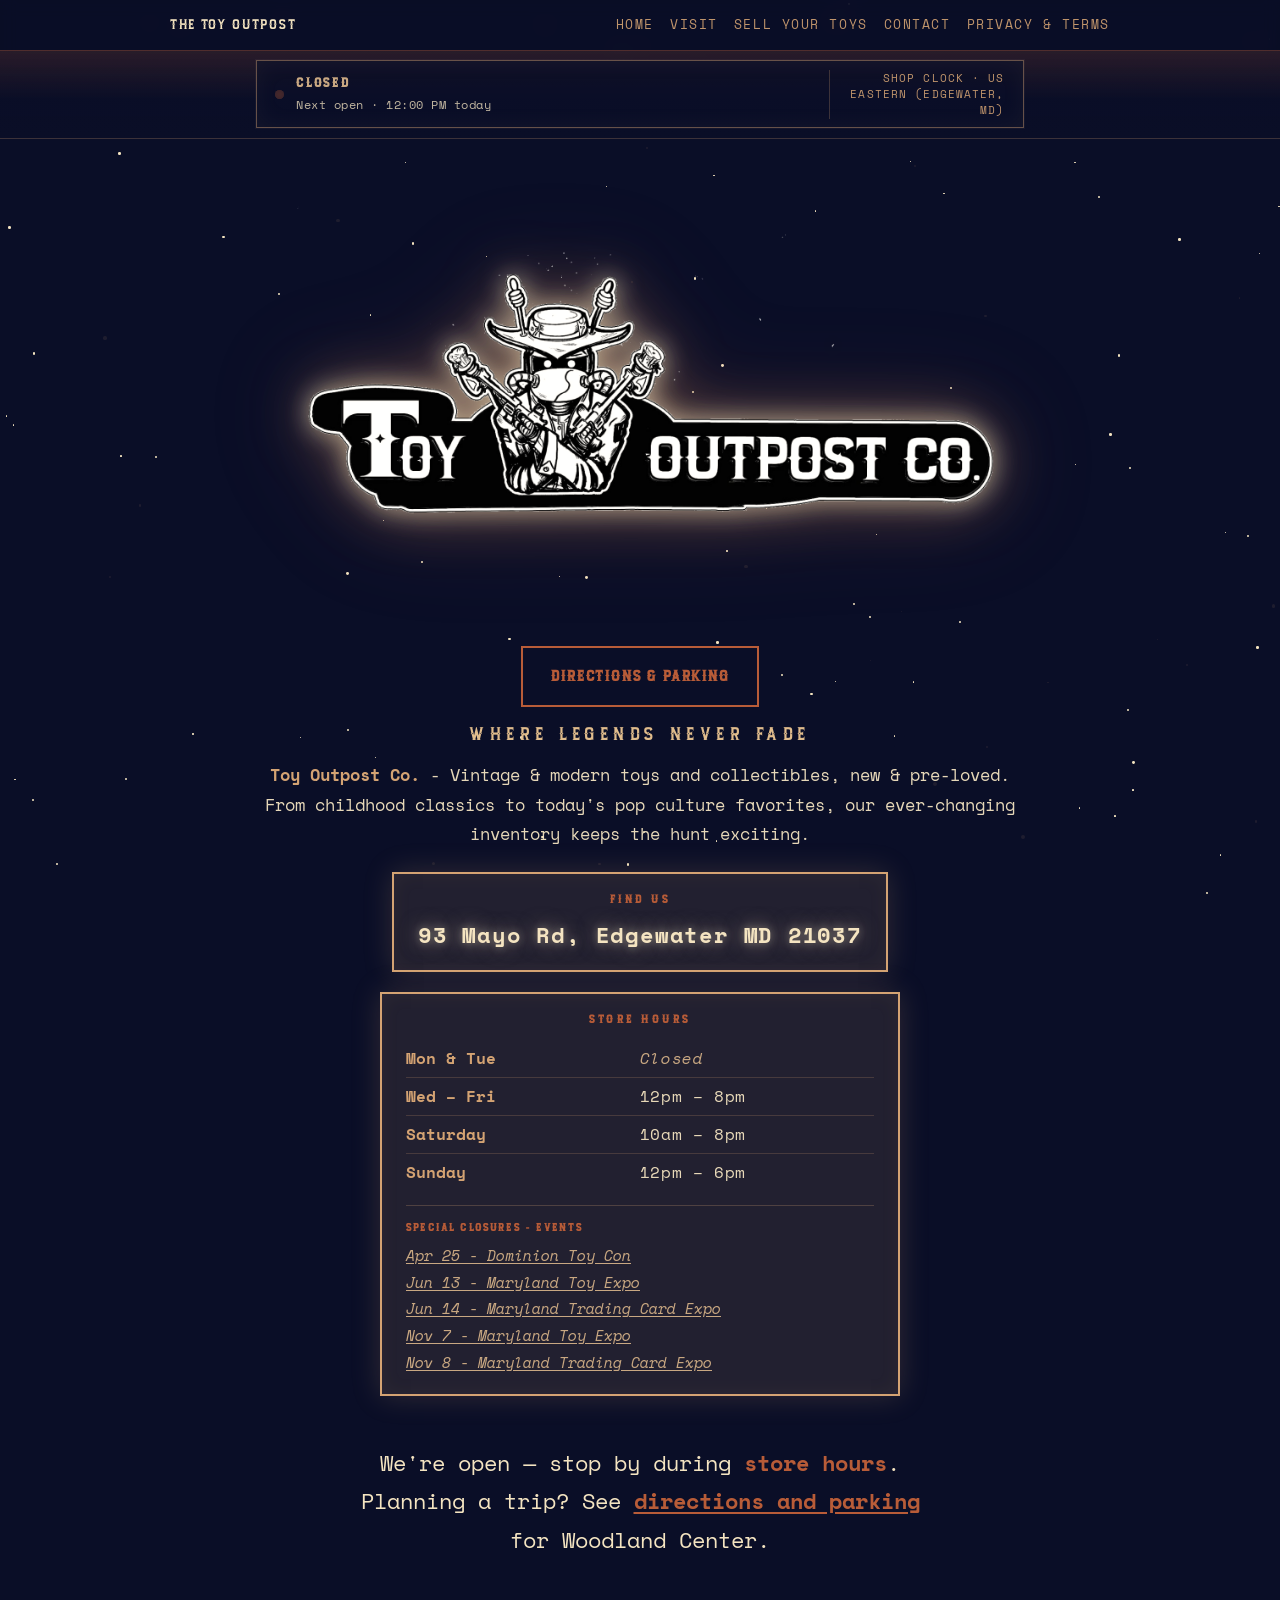
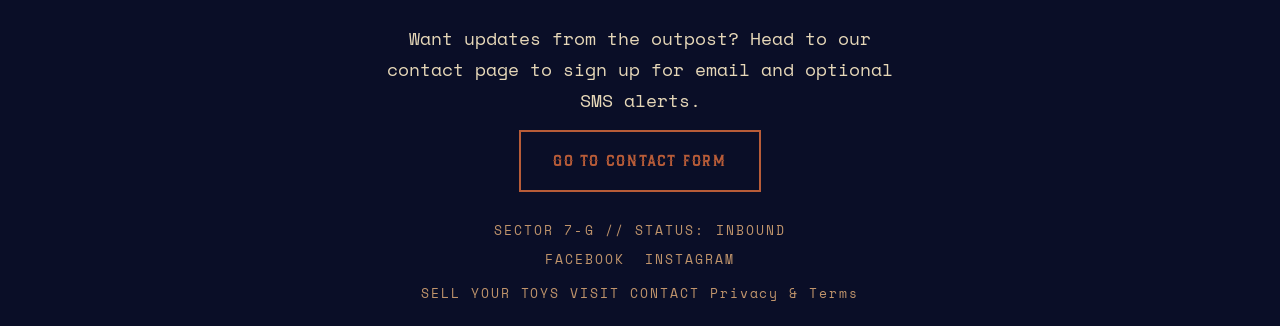
==== index.html @ 7ce098f5 "Add special closure event overrides to store hours. Keep the regular weekly schedule while marking s" ====
<!DOCTYPE html>
<html lang="en">
<head>
    <meta charset="UTF-8">
    <meta name="viewport" content="width=device-width, initial-scale=1.0, viewport-fit=cover">
    <title>The Toy Outpost</title>
    <link rel="icon" type="image/svg+xml" href="favicon.svg">
    <link rel="icon" type="image/png" href="favicon.png">
    <link href="https://fonts.googleapis.com/css2?family=Orbitron:wght@400;700;900&family=Space+Mono:wght@400;700&display=swap" rel="stylesheet">
    <style>
        * {
            margin: 0;
            padding: 0;
            box-sizing: border-box;
        }

        @font-face {
            font-family: 'Rustique';
            src: url('assets/fonts/Rustique-Regular.otf') format('opentype');
            font-weight: 400;
            font-style: normal;
            font-display: swap;
        }

        :root {
            --dust: #D4A373;
            --void: #0A0E27;
            --star: #F4E4C1;
            --rust: #B85C38;
            --text-secondary: rgba(212, 163, 115, 0.9);
            --text-muted: rgba(244, 228, 193, 0.94);
        }

        html {
            -webkit-text-size-adjust: 100%;
            text-size-adjust: 100%;
        }

        body {
            font-family: 'Space Mono', monospace;
            background: var(--void);
            color: var(--star);
            min-height: 100vh;
            position: relative;
            font-size: 1.0625rem;
            line-height: 1.65;
        }

        /* Starfield background */
        .stars {
            position: fixed;
            top: 0;
            left: 0;
            width: 100%;
            height: 100%;
            pointer-events: none;
        }

        .star {
            position: absolute;
            background: var(--star);
            border-radius: 50%;
            animation: twinkle 3s infinite;
        }

        @keyframes twinkle {
            0%, 100% { opacity: 0.3; }
            50% { opacity: 1; }
        }

        /* Dust particles */
        .dust-particle {
            position: absolute;
            background: var(--dust);
            opacity: 0.1;
            border-radius: 50%;
            animation: float 20s infinite;
        }

        @keyframes float {
            0%, 100% { transform: translate(0, 0); }
            25% { transform: translate(50px, -30px); }
            50% { transform: translate(-30px, 50px); }
            75% { transform: translate(20px, -40px); }
        }

        .container {
            position: relative;
            z-index: 10;
            min-height: 100vh;
            min-height: 100dvh;
            display: flex;
            flex-direction: column;
            align-items: stretch;
            padding: 2rem 2rem 0;
            padding-left: max(1.25rem, env(safe-area-inset-left));
            padding-right: max(1.25rem, env(safe-area-inset-right));
            text-align: center;
        }

        .home-main {
            flex: 1 1 auto;
            display: flex;
            flex-direction: column;
            justify-content: center;
            align-items: center;
            width: 100%;
            min-height: 0;
        }

        .hero-top {
            display: flex;
            flex-direction: column;
            align-items: center;
            width: 100%;
            max-width: min(90vw, 720px);
            margin-bottom: 0.85rem;
        }

        .hero-top .logo {
            margin-bottom: 0.55rem;
        }

        .logo {
            margin-bottom: 1rem;
            animation: fadeInDown 1.2s ease-out;
        }

        .logo img {
            display: block;
            max-width: min(90vw, 720px);
            height: auto;
            /* Glow in site palette: star (cream), dust (tan), hint of rust */
            filter: drop-shadow(0 0 12px rgba(244, 228, 193, 0.6))
                    drop-shadow(0 0 28px rgba(212, 163, 115, 0.35))
                    drop-shadow(0 0 48px rgba(184, 92, 56, 0.2))
                    sepia(0.06) saturate(1.08);
        }

        .tagline {
            font-size: clamp(0.95rem, 2.1vw, 1.15rem);
            color: #e0bc8c;
            letter-spacing: 0.3em;
            text-transform: uppercase;
            margin-bottom: 0.6rem;
            opacity: 0;
            animation: fadeIn 1.2s ease-out 0.3s forwards;
        
            font-family: 'Rustique', 'Orbitron', sans-serif;
        }

        .brand-intro {
            max-width: 760px;
            text-align: center;
            font-size: clamp(0.95rem, 2.1vw, 1.05rem);
            line-height: 1.75;
            color: var(--text-muted);
            margin-bottom: 1.5rem;
            opacity: 0;
            animation: fadeIn 1.2s ease-out 0.35s forwards;
        }

        .brand-intro .highlight {
            color: var(--dust);
            font-weight: 700;
        }


        .visit-block {
            margin-bottom: 3rem;
            opacity: 0;
            animation: fadeIn 1.2s ease-out 0.4s forwards;
            display: flex;
            flex-direction: column;
            align-items: center;
            gap: 1.25rem;
            max-width: 520px;
            width: 100%;
        }

        .address-callout {
            display: inline-block;
            padding: 1rem 1.5rem;
            background: rgba(212, 163, 115, 0.12);
            border: 2px solid var(--dust);
            box-shadow: 0 0 28px rgba(212, 163, 115, 0.2),
                        inset 0 0 20px rgba(212, 163, 115, 0.06);
        }

        .address-callout .find-us {
            font-family: 'Rustique', 'Orbitron', sans-serif;
            font-size: 0.72rem;
            font-weight: 700;
            letter-spacing: 0.3em;
            color: var(--rust);
            text-transform: uppercase;
            margin-bottom: 0.5rem;
            display: block;
        }

        .visit-block .address {
            margin-bottom: 0;
            font-size: clamp(1.1rem, 2.5vw, 1.4rem);
            letter-spacing: 0.08em;
            text-shadow: 0 0 20px rgba(244, 228, 193, 0.5),
                         0 0 8px rgba(244, 228, 193, 0.4);
        }

        .visit-block .address a {
            display: inline-block;
            transition: transform 0.2s ease, text-shadow 0.2s ease;
        }

        .visit-block .address a:hover {
            transform: scale(1.02);
            text-shadow: 0 0 24px rgba(244, 228, 193, 0.7),
                         0 0 12px rgba(244, 228, 193, 0.5);
        }

        .hours-callout {
            width: 100%;
            padding: 1rem 1.5rem;
            background: rgba(212, 163, 115, 0.12);
            border: 2px solid var(--dust);
            box-shadow: 0 0 28px rgba(212, 163, 115, 0.2),
                        inset 0 0 20px rgba(212, 163, 115, 0.06);
        }

        .hours-callout .find-us {
            font-family: 'Rustique', 'Orbitron', sans-serif;
            font-size: 0.72rem;
            font-weight: 700;
            letter-spacing: 0.3em;
            color: var(--rust);
            text-transform: uppercase;
            margin-bottom: 0.65rem;
            display: block;
        }

        .hours-table {
            width: 100%;
            border-collapse: collapse;
            font-size: clamp(0.9rem, 1.9vw, 0.98rem);
            line-height: 1.55;
            color: var(--text-muted);
        }

        .hours-table caption {
            position: absolute;
            width: 1px;
            height: 1px;
            padding: 0;
            margin: -1px;
            overflow: hidden;
            clip: rect(0, 0, 0, 0);
            white-space: nowrap;
            border: 0;
        }

        .hours-table th,
        .hours-table td {
            padding: 0.4rem 0;
            text-align: left;
            vertical-align: top;
            border-bottom: 1px solid rgba(212, 163, 115, 0.2);
        }

        .hours-table tr:last-child th,
        .hours-table tr:last-child td {
            border-bottom: none;
        }

        .hours-table th {
            font-weight: 700;
            color: var(--dust);
            padding-right: 1rem;
            white-space: nowrap;
        }

        .hours-table td {
            letter-spacing: 0.04em;
        }

        .hours-table .closed {
            color: #c9a882;
            font-style: italic;
        }

        .hours-table .closed a {
            color: inherit;
            text-decoration: underline;
            text-underline-offset: 0.14em;
        }

        .hours-table .closed a:hover {
            color: var(--dust);
        }

        .special-closures {
            margin-top: 0.85rem;
            padding-top: 0.8rem;
            border-top: 1px solid rgba(212, 163, 115, 0.25);
            text-align: left;
        }

        .special-closures-title {
            display: block;
            margin-bottom: 0.45rem;
            font-family: 'Rustique', 'Orbitron', sans-serif;
            font-size: 0.68rem;
            font-weight: 700;
            letter-spacing: 0.2em;
            text-transform: uppercase;
            color: var(--rust);
        }

        .special-closures-list {
            margin: 0;
            padding: 0;
            list-style: none;
        }

        .special-closures-list li {
            margin: 0.3rem 0;
            color: #c9a882;
            font-style: italic;
            font-size: clamp(0.85rem, 1.8vw, 0.95rem);
            line-height: 1.45;
        }

        .special-closures-list a {
            color: inherit;
            text-decoration: underline;
            text-underline-offset: 0.14em;
        }

        .special-closures-list a:hover {
            color: var(--dust);
        }

        .visit-page-cta {
            display: inline-block;
            margin-top: 0.25rem;
            padding: 1rem 1.75rem;
            border: 2px solid var(--rust);
            color: var(--rust);
            text-decoration: none;
            font-family: 'Rustique', 'Orbitron', sans-serif;
            letter-spacing: 0.12em;
            text-transform: uppercase;
            font-size: clamp(0.85rem, 2vw, 0.95rem);
            font-weight: 700;
            transition: all 0.3s ease;
            text-align: center;
        }

        .hero-top .visit-page-cta {
            margin-top: 0;
            opacity: 0;
            animation: fadeIn 1s ease-out 0.18s forwards;
        }

        .visit-page-cta:hover {
            color: var(--void);
            background: var(--rust);
        }

        .site-ops-bar {
            border-top: 1px solid rgba(184, 92, 56, 0.4);
            background: linear-gradient(
                180deg,
                rgba(184, 92, 56, 0.18) 0%,
                rgba(10, 14, 39, 0.97) 55%,
                rgba(10, 14, 39, 1) 100%
            );
            padding: 0.55rem max(1.25rem, env(safe-area-inset-left)) 0.6rem max(1.25rem, env(safe-area-inset-right));
        }

        .site-ops-inner {
            width: 100%;
            max-width: 980px;
            margin: 0 auto;
            display: flex;
            justify-content: center;
            align-items: center;
        }

        .store-status {
            display: flex;
            flex-direction: column;
            align-items: stretch;
            gap: 0.45rem;
            width: 100%;
            max-width: 36rem;
            margin: 0;
            padding: 0.55rem 1rem 0.5rem 1rem;
            border: 1px solid rgba(212, 163, 115, 0.45);
            background: rgba(10, 14, 39, 0.75);
            box-shadow:
                0 0 0 1px rgba(244, 228, 193, 0.04),
                inset 0 0 24px rgba(212, 163, 115, 0.06);
            text-align: left;
        }

        .store-status-primary {
            display: flex;
            align-items: flex-start;
            gap: 0.75rem;
            min-width: 0;
        }

        .store-status-dot {
            width: 9px;
            height: 9px;
            border-radius: 50%;
            margin-top: 0.32rem;
            flex-shrink: 0;
            background: rgba(184, 92, 56, 0.55);
            box-shadow: inset 0 0 8px rgba(10, 14, 39, 0.65);
            transition: background 0.5s ease, box-shadow 0.5s ease;
        }

        .store-status[data-open="true"] .store-status-dot {
            background: rgba(244, 228, 193, 0.98);
            box-shadow:
                0 0 10px rgba(244, 228, 193, 0.65),
                0 0 22px rgba(212, 163, 115, 0.45),
                0 0 38px rgba(184, 92, 56, 0.25);
            animation: statusBeacon 4.5s ease-in-out infinite;
        }

        .store-status[data-open="false"] .store-status-dot {
            animation: none;
        }

        @keyframes statusBeacon {
            0%, 100% {
                opacity: 0.8;
                transform: scale(1);
                filter: brightness(0.95);
            }
            50% {
                opacity: 1;
                transform: scale(1.14);
                filter: brightness(1.1);
            }
        }

        @media (prefers-reduced-motion: reduce) {
            .store-status[data-open="true"] .store-status-dot {
                animation: none;
            }
        }

        .store-status-lines {
            display: flex;
            flex-direction: column;
            gap: 0.2rem;
            min-width: 0;
            flex: 1;
        }

        .store-status-main {
            font-family: 'Rustique', 'Orbitron', sans-serif;
            font-size: clamp(0.75rem, 1.9vw, 0.82rem);
            font-weight: 700;
            letter-spacing: 0.2em;
            text-transform: uppercase;
            color: #c9a882;
            line-height: 1.35;
            transition: color 0.45s ease;
        }

        .store-status[data-open="true"] .store-status-main {
            color: rgba(244, 228, 193, 0.95);
            text-shadow: 0 0 18px rgba(244, 228, 193, 0.2);
        }

        .store-status-hint {
            font-family: 'Space Mono', monospace;
            font-size: clamp(0.7rem, 1.75vw, 0.78rem);
            letter-spacing: 0.04em;
            color: rgba(244, 228, 193, 0.72);
            line-height: 1.4;
            min-height: 1.4em;
            transition: color 0.45s ease;
        }

        .store-status[data-open="true"] .store-status-hint {
            color: rgba(244, 228, 193, 0.62);
        }

        .store-status[data-open="false"] .store-status-hint:not(:empty) {
            color: rgba(244, 228, 193, 0.78);
        }

        .store-status-tz {
            font-family: 'Space Mono', monospace;
            font-size: clamp(0.62rem, 1.55vw, 0.7rem);
            letter-spacing: 0.1em;
            text-transform: uppercase;
            color: var(--text-secondary);
            text-align: center;
            padding-top: 0.4rem;
            border-top: 1px solid rgba(212, 163, 115, 0.22);
            line-height: 1.45;
        }

        @media (min-width: 640px) {
            .store-status {
                flex-direction: row;
                align-items: center;
                flex-wrap: nowrap;
                max-width: 48rem;
                padding: 0.55rem 1.15rem;
                gap: 0;
            }

            .store-status-primary {
                align-items: center;
                flex: 1;
                min-width: 0;
            }

            .store-status-dot {
                margin-top: 0;
            }

            .store-status-tz {
                flex: 0 0 auto;
                max-width: 11rem;
                margin-left: 1rem;
                padding-top: 0;
                padding-left: 1rem;
                border-top: none;
                border-left: 1px solid rgba(212, 163, 115, 0.25);
                text-align: right;
            }
        }

        .message {
            max-width: 600px;
            font-size: clamp(1.0625rem, 2.6vw, 1.35rem);
            line-height: 1.78;
            color: var(--star);
            margin-bottom: 4rem;
            opacity: 0;
            animation: fadeIn 1.2s ease-out 0.6s forwards;
        }

        .message .highlight {
            color: var(--rust);
            font-weight: 700;
        }

        .message a {
            color: var(--rust);
            font-weight: 700;
            text-decoration: underline;
            text-underline-offset: 0.15em;
        }

        .message a:hover {
            color: var(--dust);
        }

        .email-form {
            display: flex;
            flex-direction: column;
            gap: 1rem;
            max-width: 500px;
            width: 100%;
            opacity: 0;
            animation: fadeInUp 1.2s ease-out 0.9s forwards;
        }

        .input-wrapper {
            position: relative;
        }

        .email-label {
            font-size: 0.875rem;
            color: #e0bc8c;
            letter-spacing: 0.15em;
            text-transform: uppercase;
            margin-bottom: 0.35rem;
            text-align: center;
        }

        .email-label .optional {
            font-weight: 400;
            color: rgba(212, 163, 115, 0.7);
            text-transform: none;
            letter-spacing: 0.05em;
        }

        .email-input {
            width: 100%;
            padding: 1.2rem 1.5rem;
            background: rgba(212, 163, 115, 0.1);
            border: 2px solid var(--dust);
            border-radius: 0;
            font-family: 'Space Mono', monospace;
            font-size: 1rem;
            color: var(--star);
            text-align: center;
            transition: all 0.3s ease;
            outline: none;
        }

        .email-input::placeholder {
            color: rgba(244, 228, 193, 0.5);
            letter-spacing: 0.1em;
        }

        .email-input:focus {
            border-color: var(--star);
            background: rgba(212, 163, 115, 0.15);
            box-shadow: 
                0 0 20px rgba(244, 228, 193, 0.2),
                inset 0 0 20px rgba(244, 228, 193, 0.1);
        }

        .sms-consent {
            display: flex;
            gap: 0.75rem;
            align-items: flex-start;
            text-align: left;
        }

        .sms-consent input[type="checkbox"] {
            flex-shrink: 0;
            width: 1.1rem;
            height: 1.1rem;
            margin-top: 0.2rem;
            accent-color: var(--rust);
            cursor: pointer;
        }

        .sms-consent-label {
            font-size: 0.8125rem;
            line-height: 1.55;
            color: var(--text-muted);
            letter-spacing: 0.02em;
        }

        .sms-consent-label a {
            color: var(--dust);
            text-decoration: underline;
        }

        .sms-consent-label a:hover {
            color: var(--star);
        }

        .submit-btn {
            padding: 1.2rem 2.5rem;
            background: transparent;
            border: 2px solid var(--rust);
            color: var(--rust);
            font-family: 'Rustique', 'Orbitron', sans-serif;
            font-size: 1rem;
            font-weight: 700;
            letter-spacing: 0.2em;
            text-transform: uppercase;
            cursor: pointer;
            transition: all 0.3s ease;
            position: relative;
            overflow: hidden;
        }

        .submit-btn::before {
            content: '';
            position: absolute;
            top: 0;
            left: -100%;
            width: 100%;
            height: 100%;
            background: var(--rust);
            transition: left 0.3s ease;
            z-index: -1;
        }

        .submit-btn:hover {
            color: var(--void);
            border-color: var(--rust);
        }

        .submit-btn:hover::before {
            left: 0;
        }

        .submit-btn:active {
            transform: scale(0.98);
        }

        .contact-cta {
            margin-bottom: 0;
        }

        .contact-cta .prompt {
            max-width: 520px;
            margin: 0 auto 0.85rem;
            font-size: clamp(1rem, 2.4vw, 1.125rem);
            line-height: 1.72;
            color: var(--text-muted);
        }

        .contact-btn {
            display: inline-block;
            padding: 1rem 2rem;
            border: 2px solid var(--rust);
            color: var(--rust);
            text-decoration: none;
            font-family: 'Rustique', 'Orbitron', sans-serif;
            font-size: clamp(0.9rem, 2.2vw, 1rem);
            letter-spacing: 0.12em;
            text-transform: uppercase;
            transition: all 0.3s ease;
        }

        .contact-btn:hover {
            color: var(--void);
            background: var(--rust);
        }

        .footer-info {
            position: relative;
            flex-shrink: 0;
            width: 100%;
            margin-top: 0;
            padding-top: 1.75rem;
            padding-bottom: max(1.25rem, env(safe-area-inset-bottom));
            text-align: center;
            opacity: 0;
            animation: fadeIn 1.2s ease-out 1.2s forwards;
        }

        .address {
            font-family: 'Space Mono', monospace;
            font-size: clamp(0.95rem, 2vw, 1.1rem);
            font-weight: 700;
            color: var(--star);
            letter-spacing: 0.12em;
            margin-bottom: 0.75rem;
            text-shadow: 0 0 12px rgba(244, 228, 193, 0.3);
        }

        .address a {
            color: inherit;
            text-decoration: none;
        }

        .address a:hover {
            text-decoration: underline;
            color: var(--star);
            text-shadow: 0 0 16px rgba(244, 228, 193, 0.5);
        }

        .coordinates {
            font-family: 'Space Mono', monospace;
            font-size: 0.8125rem;
            color: var(--text-secondary);
            letter-spacing: 0.16em;
        }

        .footer-link {
            display: inline-block;
            margin-top: 0.75rem;
            font-size: 0.8125rem;
            color: var(--text-secondary);
            letter-spacing: 0.15em;
            text-decoration: none;
            transition: color 0.2s ease;
        }

        .footer-link:hover {
            color: var(--dust);
        }

        .footer-contact-link {
            display: inline-block;
            margin-top: 0.6rem;
            font-size: 0.8125rem;
            color: var(--text-secondary);
            letter-spacing: 0.15em;
            text-decoration: none;
            text-transform: uppercase;
            transition: color 0.2s ease;
        }

        .footer-contact-link:hover {
            color: var(--dust);
        }

        .secondary-link {
            display: inline-block;
            margin-top: 0.6rem;
            font-size: 0.8125rem;
            color: var(--text-secondary);
            letter-spacing: 0.15em;
            text-decoration: none;
            transition: color 0.2s ease;
            text-transform: uppercase;
        }

        .secondary-link:hover {
            color: var(--dust);
        }

        .social-links {
            margin-top: 0.5rem;
            display: flex;
            justify-content: center;
            gap: 1.25rem;
            flex-wrap: wrap;
        }

        .social-links a {
            font-size: 0.8125rem;
            color: var(--text-secondary);
            letter-spacing: 0.15em;
            text-decoration: none;
            text-transform: uppercase;
            transition: color 0.2s ease;
        }

        .social-links a:hover {
            color: var(--dust);
        }

        @keyframes fadeInDown {
            from {
                opacity: 0;
                transform: translateY(-30px);
            }
            to {
                opacity: 1;
                transform: translateY(0);
            }
        }

        @keyframes fadeInUp {
            from {
                opacity: 0;
                transform: translateY(30px);
            }
            to {
                opacity: 1;
                transform: translateY(0);
            }
        }

        @keyframes fadeIn {
            from {
                opacity: 0;
            }
            to {
                opacity: 1;
            }
        }

        /* Tablet and below */
        @media (max-width: 768px) {
            .container {
                padding-top: 1.5rem;
                padding-bottom: 0;
                padding-left: max(1.5rem, env(safe-area-inset-left));
                padding-right: max(1.5rem, env(safe-area-inset-right));
            }

            .footer-info {
                padding-top: 2rem;
                padding-bottom: max(1.25rem, env(safe-area-inset-bottom));
            }

            .logo img {
                max-width: 85vw;
            }

            .tagline {
                font-size: 0.875rem;
                letter-spacing: 0.18em;
            }

            .brand-intro {
                font-size: 1rem;
                margin-bottom: 1.25rem;
            }

            .visit-block {
                margin-bottom: 2.5rem;
            }

            .address-callout {
                padding: 0.85rem 1.25rem;
            }

            .hours-callout {
                padding: 0.85rem 1.25rem;
            }

            .address-callout .find-us,
            .hours-callout .find-us {
                font-size: 0.7rem;
                letter-spacing: 0.22em;
            }

            .visit-block .address {
                font-size: 1.1rem;
            }

            .message {
                font-size: 1.0625rem;
                margin-bottom: 3rem;
            }

            .hours-table {
                font-size: 0.95rem;
            }

            .email-input,
            .submit-btn {
                padding: 1rem 1.2rem;
                font-size: 0.9rem;
            }
        }

        /* Phone (e.g. iPhone 17 ~402px) – tighter padding, touch-friendly, no zoom on focus */
        @media (max-width: 430px) {
            .container {
                padding-top: 1.25rem;
                padding-bottom: 0;
                padding-left: max(1.25rem, env(safe-area-inset-left));
                padding-right: max(1.25rem, env(safe-area-inset-right));
            }

            .footer-info {
                padding-top: 2.25rem;
            }

            .logo img {
                max-width: 88vw;
            }

            .tagline {
                font-size: 0.8125rem;
                letter-spacing: 0.14em;
                margin-bottom: 1rem;
            }

            .brand-intro {
                font-size: 1.0625rem;
                line-height: 1.72;
                margin-bottom: 1rem;
            }

            .message {
                font-size: 1.125rem;
                line-height: 1.72;
                margin-bottom: 2.5rem;
            }

            .email-form {
                gap: 0.75rem;
            }

            .email-input {
                font-size: 1rem;
                padding: 1rem 1rem;
                min-height: 48px;
            }

            .submit-btn {
                font-size: 0.875rem;
                padding: 1rem 1.5rem;
                min-height: 48px;
                letter-spacing: 0.15em;
            }

            .visit-block {
                margin-bottom: 2rem;
            }

            .address-callout,
            .hours-callout {
                padding: 0.75rem 1rem;
            }

            .address-callout .find-us,
            .hours-callout .find-us {
                font-size: 0.68rem;
                letter-spacing: 0.18em;
            }

            .visit-block .address {
                font-size: 1.0625rem;
            }

            .hours-table {
                font-size: 1rem;
            }

            .visit-page-cta {
                padding: 0.9rem 1.35rem;
                letter-spacing: 0.1em;
                font-size: 0.875rem;
            }

            .store-status-main {
                letter-spacing: 0.16em;
            }

            .store-status-hint {
                font-size: 0.7rem;
            }

            .store-status-tz {
                font-size: 0.65rem;
            }

            .contact-cta .prompt {
                font-size: 1.0625rem;
            }

            .coordinates {
                font-size: 0.75rem;
                letter-spacing: 0.12em;
            }

            .footer-link,
            .footer-contact-link,
            .secondary-link,
            .social-links a {
                font-size: 0.8125rem;
            }
        }


        .site-header {
            position: sticky;
            top: 0;
            z-index: 30;
            backdrop-filter: blur(8px);
            background: rgba(10, 14, 39, 0.82);
            border-bottom: 1px solid rgba(212, 163, 115, 0.25);
        }

        .site-nav {
            position: relative;
            max-width: 980px;
            margin: 0 auto;
            padding: 0.85rem 1.25rem;
            padding-left: max(1.25rem, env(safe-area-inset-left));
            padding-right: max(1.25rem, env(safe-area-inset-right));
            display: flex;
            align-items: center;
            justify-content: space-between;
            gap: 0.9rem;
        }

        .nav-brand {
            font-family: 'Rustique', 'Orbitron', sans-serif;
            color: var(--star);
            text-decoration: none;
            font-size: 0.875rem;
            letter-spacing: 0.12em;
            text-transform: uppercase;
            white-space: nowrap;
        }

        .nav-links {
            display: flex;
            align-items: center;
            gap: 1rem;
        }

        .nav-links a {
            color: var(--text-secondary);
            text-decoration: none;
            font-size: 0.8125rem;
            letter-spacing: 0.12em;
            text-transform: uppercase;
            transition: color 0.2s ease;
        }

        .nav-links a:hover {
            color: var(--star);
        }

        .nav-toggle {
            display: none;
            border: 1px solid rgba(212, 163, 115, 0.45);
            background: transparent;
            color: var(--dust);
            padding: 0.35rem 0.55rem;
            font-size: 1rem;
            line-height: 1;
            cursor: pointer;
        }

        @media (max-width: 768px) {
            .nav-toggle {
                display: inline-flex;
                align-items: center;
                justify-content: center;
            }

            .nav-links {
                display: none;
                position: absolute;
                z-index: 40;
                top: calc(100% + 0.45rem);
                left: max(1.25rem, env(safe-area-inset-left));
                right: max(1.25rem, env(safe-area-inset-right));
                flex-direction: column;
                align-items: flex-start;
                gap: 0.7rem;
                padding: 0.9rem;
                background: rgba(10, 14, 39, 0.96);
                border: 1px solid rgba(212, 163, 115, 0.35);
            }

            .nav-links.open {
                display: flex;
            }

            .nav-links a {
                width: 100%;
                font-size: 0.875rem;
                padding: 0.2rem 0;
            }
        }

    </style>
</head>
<body>

    <header class="site-header">
        <nav class="site-nav" aria-label="Main">
            <a href="/" class="nav-brand">The Toy Outpost</a>
            <button class="nav-toggle" type="button" aria-expanded="false" aria-controls="main-nav-links" aria-label="Toggle navigation">&#9776;</button>
            <div class="nav-links" id="main-nav-links">
                <a href="/">Home</a>
                <a href="/visit.html">Visit</a>
                <a href="/sell-your-toys.html">Sell Your Toys</a>
                <a href="/contact.html">Contact</a>
                <a href="/privacy-and-terms.html">Privacy &amp; Terms</a>
            </div>
        </nav>
        <div class="site-ops-bar" role="region" aria-label="Store open status">
            <div class="site-ops-inner">
                <p class="store-status" id="store-status" data-open="false" role="status" aria-live="polite" aria-atomic="true">
                    <span class="store-status-primary">
                        <span class="store-status-dot" aria-hidden="true"></span>
                        <span class="store-status-lines">
                            <span class="store-status-main" id="store-status-main">…</span>
                            <span class="store-status-hint" id="store-status-hint"></span>
                        </span>
                    </span>
                    <span class="store-status-tz">Shop clock · US Eastern (Edgewater, MD)</span>
                </p>
            </div>
        </div>
    </header>
    <!-- Starfield -->
    <div class="stars" id="starfield"></div>

    <div class="container">
        <div class="home-main">
        <div class="hero-top">
            <h1 class="logo">
                <img src="assets/logo-horizontal.png" alt="The Toy Outpost" />
            </h1>
            <a href="/visit.html" class="visit-page-cta">Directions &amp; parking</a>
        </div>
        <div class="tagline">Where Legends Never Fade</div>
        <p class="brand-intro">
            <span class="highlight">Toy Outpost Co.</span> - Vintage &amp; modern toys and collectibles, new &amp; pre-loved.
            From childhood classics to today's pop culture favorites, our ever-changing inventory keeps the hunt exciting.
        </p>
        <div class="visit-block">
            <div class="address-callout">
                <span class="find-us">Find us</span>
                <div class="address">
                    <a href="https://www.google.com/maps/search/?api=1&query=93+Mayo+Rd+Edgewater+MD+21037" target="_blank" rel="noopener noreferrer">93 Mayo Rd, Edgewater MD 21037</a>
                </div>
            </div>
            <div class="hours-callout">
                <span class="find-us">Store hours</span>
                <table class="hours-table">
                    <caption>Store hours for The Toy Outpost</caption>
                    <tbody>
                        <tr>
                            <th scope="row">Mon &amp; Tue</th>
                            <td class="closed">Closed</td>
                        </tr>
                        <tr>
                            <th scope="row">Wed – Fri</th>
                            <td>12pm – 8pm</td>
                        </tr>
                        <tr>
                            <th scope="row">Saturday</th>
                            <td>10am – 8pm</td>
                        </tr>
                        <tr>
                            <th scope="row">Sunday</th>
                            <td>12pm – 6pm</td>
                        </tr>
                    </tbody>
                </table>
                <div class="special-closures" aria-label="Special closure event dates">
                    <span class="special-closures-title">Special closures - Events</span>
                    <ul class="special-closures-list">
                        <li><a href="https://www.dominiontoycon.com" target="_blank" rel="noopener noreferrer">Apr 25 - Dominion Toy Con</a></li>
                        <li><a href="https://www.marylandtoyexpo.com" target="_blank" rel="noopener noreferrer">Jun 13 - Maryland Toy Expo</a></li>
                        <li><a href="https://www.marylandtradingcardexpo.com" target="_blank" rel="noopener noreferrer">Jun 14 - Maryland Trading Card Expo</a></li>
                        <li><a href="https://www.marylandtoyexpo.com" target="_blank" rel="noopener noreferrer">Nov 7 - Maryland Toy Expo</a></li>
                        <li><a href="https://www.marylandtradingcardexpo.com" target="_blank" rel="noopener noreferrer">Nov 8 - Maryland Trading Card Expo</a></li>
                    </ul>
                </div>
            </div>
        </div>
        <p class="message">
            We're open — stop by during <span class="highlight">store hours</span>.
            Planning a trip? See <a href="/visit.html">directions and parking</a> for Woodland Center.
        </p>

        <div class="contact-cta">
            <p class="prompt">Want updates from the outpost? Head to our contact page to sign up for email and optional SMS alerts.</p>
            <a href="/contact.html" class="contact-btn">Go to Contact Form</a>
        </div>
        </div>

        <div class="footer-info">
            <div class="coordinates">SECTOR 7-G // STATUS: INBOUND</div>
            <nav class="social-links" aria-label="Social media">
                <a href="https://www.facebook.com/toyoutpostco" target="_blank" rel="noopener noreferrer">Facebook</a>
                <a href="https://www.instagram.com/toyoutpostco" target="_blank" rel="noopener noreferrer">Instagram</a>
            </nav>
            <a href="/sell-your-toys.html" class="secondary-link">Sell Your Toys</a>
            <a href="/visit.html" class="secondary-link">Visit</a>
            <a href="/contact.html" class="footer-contact-link">Contact</a>
            <a href="/privacy-and-terms.html" class="footer-link">Privacy &amp; Terms</a>
        </div>
    </div>

    <script>
        (function () {
            var TZ = 'America/New_York';
            var DAY_SCHEDULE = {
                0: [[12 * 60, 18 * 60]],
                1: [],
                2: [],
                3: [[12 * 60, 20 * 60]],
                4: [[12 * 60, 20 * 60]],
                5: [[12 * 60, 20 * 60]],
                6: [[10 * 60, 20 * 60]],
            };
            var CLOSED_DATE_OVERRIDES = {
                '2026-04-25': {
                    event: 'Dominion Toy Con',
                },
                '2026-06-13': {
                    event: 'Maryland Toy Expo',
                },
                '2026-06-14': {
                    event: 'Maryland Trading Card Expo',
                },
                '2026-11-07': {
                    event: 'Maryland Toy Expo',
                },
                '2026-11-08': {
                    event: 'Maryland Trading Card Expo',
                },
            };
            var WEEKDAY_TO_INDEX = { Sun: 0, Mon: 1, Tue: 2, Wed: 3, Thu: 4, Fri: 5, Sat: 6 };

            function easternParts(date) {
                var dtf = new Intl.DateTimeFormat('en-US', {
                    timeZone: TZ,
                    weekday: 'short',
                    hour: 'numeric',
                    minute: 'numeric',
                    hour12: false,
                });
                var parts = dtf.formatToParts(date);
                var get = function (type) {
                    for (var i = 0; i < parts.length; i++) {
                        if (parts[i].type === type) return parts[i].value;
                    }
                };
                var weekday = get('weekday');
                var hour = parseInt(get('hour'), 10);
                var minute = parseInt(get('minute'), 10);
                if (isNaN(hour)) hour = 0;
                if (isNaN(minute)) minute = 0;
                if (hour === 24) hour = 0;
                var day = WEEKDAY_TO_INDEX[weekday];
                var minutes = hour * 60 + minute;
                return { day: day, minutes: minutes };
            }

            function easternDateKey(date) {
                return new Intl.DateTimeFormat('en-CA', {
                    timeZone: TZ,
                    year: 'numeric',
                    month: '2-digit',
                    day: '2-digit',
                }).format(date);
            }

            function isOpen(date) {
                var ep = easternParts(date);
                if (ep.day === undefined) return false;
                if (CLOSED_DATE_OVERRIDES[easternDateKey(date)]) return false;
                var ranges = DAY_SCHEDULE[ep.day] || [];
                for (var r = 0; r < ranges.length; r++) {
                    if (ep.minutes >= ranges[r][0] && ep.minutes < ranges[r][1]) return true;
                }
                return false;
            }

            function closureOverride(date) {
                return CLOSED_DATE_OVERRIDES[easternDateKey(date)] || null;
            }

            function formatEasternTimeOnDate(date) {
                return new Intl.DateTimeFormat('en-US', {
                    timeZone: TZ,
                    hour: 'numeric',
                    minute: 'numeric',
                    hour12: true,
                }).format(date);
            }

            function formatNextOpenLine(from) {
                var todayKey = easternDateKey(from);
                var max = 7 * 24 * 60;
                for (var i = 1; i <= max; i++) {
                    var probe = new Date(from.getTime() + i * 60 * 1000);
                    if (!isOpen(probe)) continue;
                    var dayKey = easternDateKey(probe);
                    var timeStr = formatEasternTimeOnDate(probe);
                    if (dayKey === todayKey) return 'Next open · ' + timeStr + ' today';
                    var dayStr = new Intl.DateTimeFormat('en-US', { timeZone: TZ, weekday: 'short' }).format(probe);
                    return 'Next open · ' + dayStr + ' ' + timeStr;
                }
                return '';
            }

            function updateStoreStatus() {
                var el = document.getElementById('store-status');
                var mainEl = document.getElementById('store-status-main');
                var hintEl = document.getElementById('store-status-hint');
                if (!el || !mainEl || !hintEl) return;

                var now = new Date();
                var open = isOpen(now);
                el.setAttribute('data-open', open ? 'true' : 'false');

                if (open) {
                    mainEl.textContent = 'Open now';
                    hintEl.textContent = '';
                } else {
                    mainEl.textContent = 'Closed';
                    var override = closureOverride(now);
                    if (override && override.event) {
                        hintEl.textContent = 'Closed for ' + override.event + ' today';
                    } else {
                        hintEl.textContent = formatNextOpenLine(now) || 'See store hours below';
                    }
                }

                var label = mainEl.textContent + '. ';
                if (hintEl.textContent) label += hintEl.textContent + '. ';
                label += 'Hours use US Eastern time, Edgewater, Maryland.';
                el.setAttribute('aria-label', label);
            }

            updateStoreStatus();
            setInterval(updateStoreStatus, 60 * 1000);
            document.addEventListener('visibilitychange', function () {
                if (!document.hidden) updateStoreStatus();
            });
        })();

        const navToggle = document.querySelector('.nav-toggle');
        const navLinks = document.querySelector('.nav-links');
        if (navToggle && navLinks) {
            navToggle.addEventListener('click', () => {
                const expanded = navToggle.getAttribute('aria-expanded') === 'true';
                navToggle.setAttribute('aria-expanded', String(!expanded));
                navLinks.classList.toggle('open');
            });
            navLinks.querySelectorAll('a').forEach((link) => {
                link.addEventListener('click', () => {
                    navLinks.classList.remove('open');
                    navToggle.setAttribute('aria-expanded', 'false');
                });
            });
        }

        // Create starfield
        const starfield = document.getElementById('starfield');
        for (let i = 0; i < 100; i++) {
            const star = document.createElement('div');
            star.className = 'star';
            star.style.width = Math.random() * 2 + 1 + 'px';
            star.style.height = star.style.width;
            star.style.left = Math.random() * 100 + '%';
            star.style.top = Math.random() * 100 + '%';
            star.style.animationDelay = Math.random() * 3 + 's';
            starfield.appendChild(star);
        }

        // Create dust particles
        for (let i = 0; i < 30; i++) {
            const dust = document.createElement('div');
            dust.className = 'dust-particle';
            dust.style.width = Math.random() * 3 + 1 + 'px';
            dust.style.height = dust.style.width;
            dust.style.left = Math.random() * 100 + '%';
            dust.style.top = Math.random() * 100 + '%';
            dust.style.animationDelay = Math.random() * 20 + 's';
            dust.style.animationDuration = Math.random() * 10 + 15 + 's';
            starfield.appendChild(dust);
        }
    </script>
</body>
</html>
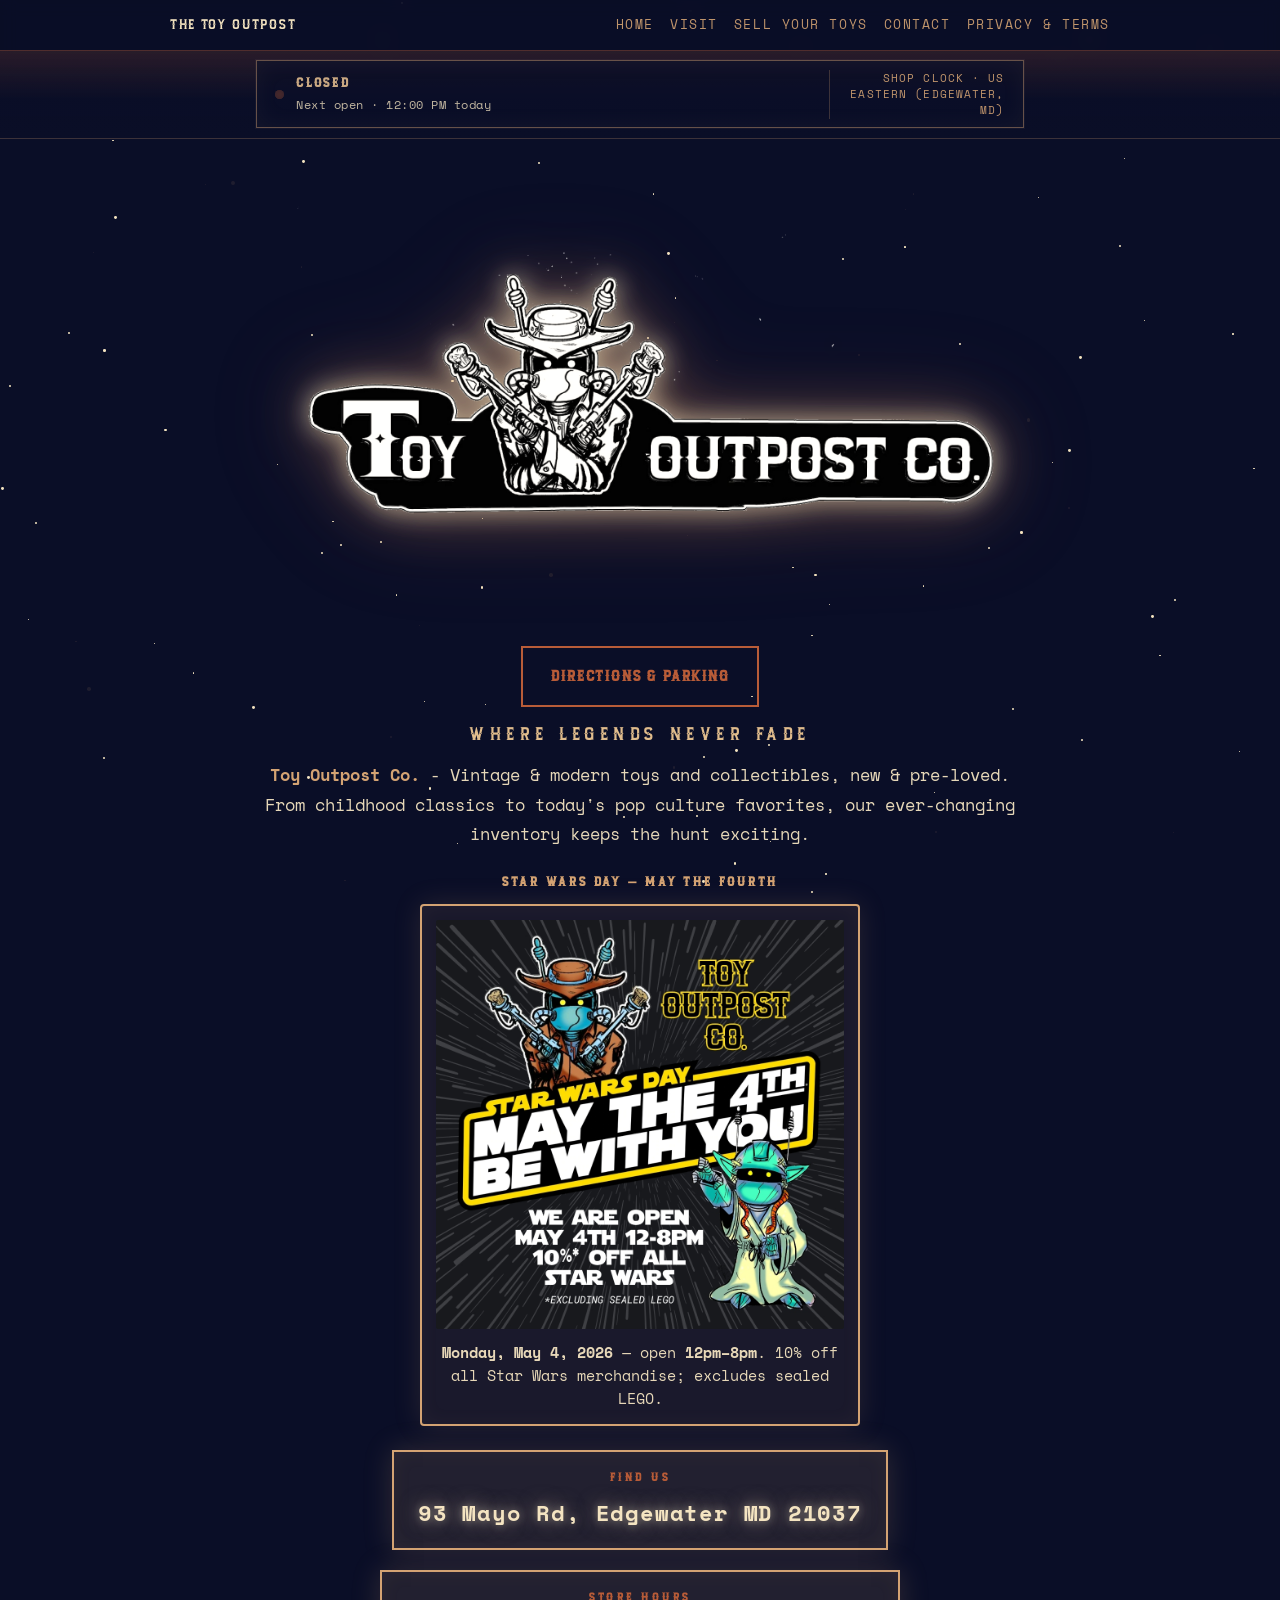
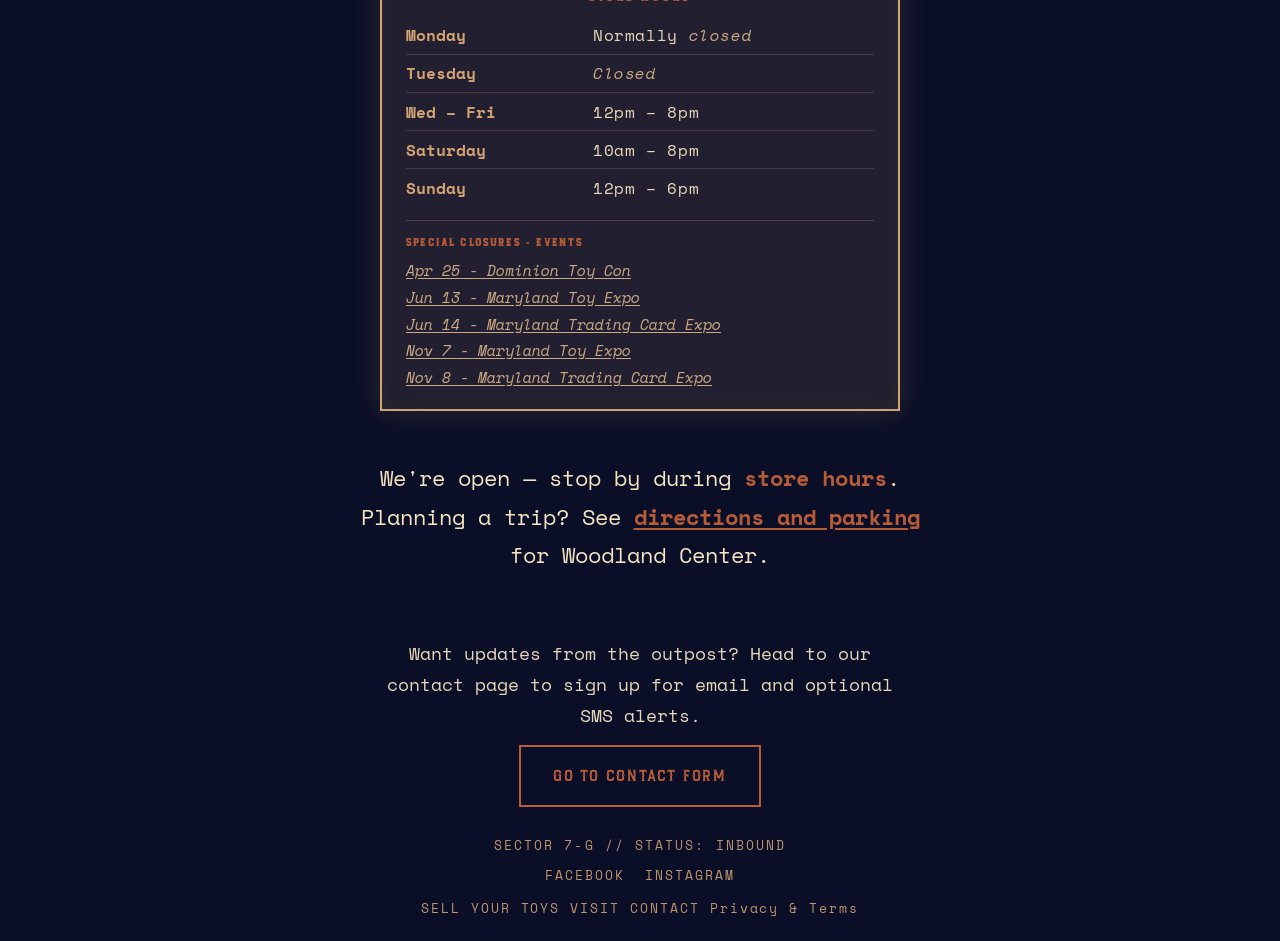
==== commit c55b3a15: "Star Wars Day promo, preloadable open-date overrides, shared schedule JS Add May 4 2026 social graph" ====
--- a/index.html
+++ b/index.html
@@ -336,6 +336,56 @@
 
         .special-closures-list a:hover {
             color: var(--dust);
+        }
+
+        .hours-note {
+            color: rgba(212, 163, 115, 0.88);
+            font-size: clamp(0.82rem, 1.75vw, 0.9rem);
+            line-height: 1.55;
+            font-weight: 400;
+        }
+
+        .event-promo {
+            max-width: min(440px, 94vw);
+            width: 100%;
+            margin: 0 auto 1.5rem;
+            opacity: 0;
+            animation: fadeIn 1.2s ease-out 0.36s forwards;
+        }
+
+        .event-promo-heading {
+            margin: 0 0 0.65rem;
+            font-family: 'Rustique', 'Orbitron', sans-serif;
+            font-size: clamp(0.72rem, 1.9vw, 0.82rem);
+            font-weight: 700;
+            letter-spacing: 0.22em;
+            text-transform: uppercase;
+            color: var(--dust);
+        }
+
+        .event-promo-figure {
+            margin: 0;
+            padding: 0.85rem;
+            border: 2px solid var(--dust);
+            background: rgba(212, 163, 115, 0.08);
+            box-shadow:
+                0 0 28px rgba(212, 163, 115, 0.15),
+                inset 0 0 20px rgba(212, 163, 115, 0.05);
+            border-radius: 4px;
+        }
+
+        .event-promo-figure img {
+            display: block;
+            width: 100%;
+            height: auto;
+            border-radius: 2px;
+        }
+
+        .event-promo-caption {
+            margin: 0.75rem 0 0;
+            font-size: clamp(0.82rem, 1.85vw, 0.93rem);
+            line-height: 1.55;
+            color: var(--text-muted);
         }
 
         .visit-page-cta {
@@ -1179,6 +1229,16 @@
             <span class="highlight">Toy Outpost Co.</span> - Vintage &amp; modern toys and collectibles, new &amp; pre-loved.
             From childhood classics to today's pop culture favorites, our ever-changing inventory keeps the hunt exciting.
         </p>
+        <section class="event-promo" aria-labelledby="may4-promo-heading">
+            <h2 id="may4-promo-heading" class="event-promo-heading">Star Wars Day — May the Fourth</h2>
+            <figure class="event-promo-figure">
+                <img src="assets/may-the-4th-2026.png" width="1080" height="1080" alt="Toy Outpost Co.: Star Wars Day, May the Fourth be with you. Open May 4th noon to 8pm. 10% off all Star Wars, excluding sealed LEGO." loading="lazy" decoding="async" />
+                <figcaption class="event-promo-caption">
+                    <strong>Monday, May 4, 2026</strong> — open <strong>12pm–8pm</strong>.
+                    10% off all Star Wars merchandise; excludes sealed LEGO.
+                </figcaption>
+            </figure>
+        </section>
         <div class="visit-block">
             <div class="address-callout">
                 <span class="find-us">Find us</span>
@@ -1186,26 +1246,33 @@
                     <a href="https://www.google.com/maps/search/?api=1&query=93+Mayo+Rd+Edgewater+MD+21037" target="_blank" rel="noopener noreferrer">93 Mayo Rd, Edgewater MD 21037</a>
                 </div>
             </div>
-            <div class="hours-callout">
+            <div class="hours-callout" id="store-hours">
                 <span class="find-us">Store hours</span>
                 <table class="hours-table">
                     <caption>Store hours for The Toy Outpost</caption>
                     <tbody>
                         <tr>
-                            <th scope="row">Mon &amp; Tue</th>
-                            <td class="closed">Closed</td>
+                            <th scope="row">Monday</th>
+                            <td>
+                                Normally <span class="closed">closed</span>
+                                <span id="hours-note-wd-1" class="hours-note" hidden></span>
+                            </td>
+                        </tr>
+                        <tr>
+                            <th scope="row">Tuesday</th>
+                            <td class="closed">Closed<span id="hours-note-wd-2" class="hours-note" hidden></span></td>
                         </tr>
                         <tr>
                             <th scope="row">Wed – Fri</th>
-                            <td>12pm – 8pm</td>
+                            <td>12pm – 8pm<span id="hours-note-wd-345" class="hours-note" hidden></span></td>
                         </tr>
                         <tr>
                             <th scope="row">Saturday</th>
-                            <td>10am – 8pm</td>
+                            <td>10am – 8pm<span id="hours-note-wd-6" class="hours-note" hidden></span></td>
                         </tr>
                         <tr>
                             <th scope="row">Sunday</th>
-                            <td>12pm – 6pm</td>
+                            <td>12pm – 6pm<span id="hours-note-wd-0" class="hours-note" hidden></span></td>
                         </tr>
                     </tbody>
                 </table>
@@ -1245,146 +1312,8 @@
         </div>
     </div>
 
+    <script defer src="assets/store-schedule.js"></script>
     <script>
-        (function () {
-            var TZ = 'America/New_York';
-            var DAY_SCHEDULE = {
-                0: [[12 * 60, 18 * 60]],
-                1: [],
-                2: [],
-                3: [[12 * 60, 20 * 60]],
-                4: [[12 * 60, 20 * 60]],
-                5: [[12 * 60, 20 * 60]],
-                6: [[10 * 60, 20 * 60]],
-            };
-            var CLOSED_DATE_OVERRIDES = {
-                '2026-04-25': {
-                    event: 'Dominion Toy Con',
-                },
-                '2026-06-13': {
-                    event: 'Maryland Toy Expo',
-                },
-                '2026-06-14': {
-                    event: 'Maryland Trading Card Expo',
-                },
-                '2026-11-07': {
-                    event: 'Maryland Toy Expo',
-                },
-                '2026-11-08': {
-                    event: 'Maryland Trading Card Expo',
-                },
-            };
-            var WEEKDAY_TO_INDEX = { Sun: 0, Mon: 1, Tue: 2, Wed: 3, Thu: 4, Fri: 5, Sat: 6 };
-
-            function easternParts(date) {
-                var dtf = new Intl.DateTimeFormat('en-US', {
-                    timeZone: TZ,
-                    weekday: 'short',
-                    hour: 'numeric',
-                    minute: 'numeric',
-                    hour12: false,
-                });
-                var parts = dtf.formatToParts(date);
-                var get = function (type) {
-                    for (var i = 0; i < parts.length; i++) {
-                        if (parts[i].type === type) return parts[i].value;
-                    }
-                };
-                var weekday = get('weekday');
-                var hour = parseInt(get('hour'), 10);
-                var minute = parseInt(get('minute'), 10);
-                if (isNaN(hour)) hour = 0;
-                if (isNaN(minute)) minute = 0;
-                if (hour === 24) hour = 0;
-                var day = WEEKDAY_TO_INDEX[weekday];
-                var minutes = hour * 60 + minute;
-                return { day: day, minutes: minutes };
-            }
-
-            function easternDateKey(date) {
-                return new Intl.DateTimeFormat('en-CA', {
-                    timeZone: TZ,
-                    year: 'numeric',
-                    month: '2-digit',
-                    day: '2-digit',
-                }).format(date);
-            }
-
-            function isOpen(date) {
-                var ep = easternParts(date);
-                if (ep.day === undefined) return false;
-                if (CLOSED_DATE_OVERRIDES[easternDateKey(date)]) return false;
-                var ranges = DAY_SCHEDULE[ep.day] || [];
-                for (var r = 0; r < ranges.length; r++) {
-                    if (ep.minutes >= ranges[r][0] && ep.minutes < ranges[r][1]) return true;
-                }
-                return false;
-            }
-
-            function closureOverride(date) {
-                return CLOSED_DATE_OVERRIDES[easternDateKey(date)] || null;
-            }
-
-            function formatEasternTimeOnDate(date) {
-                return new Intl.DateTimeFormat('en-US', {
-                    timeZone: TZ,
-                    hour: 'numeric',
-                    minute: 'numeric',
-                    hour12: true,
-                }).format(date);
-            }
-
-            function formatNextOpenLine(from) {
-                var todayKey = easternDateKey(from);
-                var max = 7 * 24 * 60;
-                for (var i = 1; i <= max; i++) {
-                    var probe = new Date(from.getTime() + i * 60 * 1000);
-                    if (!isOpen(probe)) continue;
-                    var dayKey = easternDateKey(probe);
-                    var timeStr = formatEasternTimeOnDate(probe);
-                    if (dayKey === todayKey) return 'Next open · ' + timeStr + ' today';
-                    var dayStr = new Intl.DateTimeFormat('en-US', { timeZone: TZ, weekday: 'short' }).format(probe);
-                    return 'Next open · ' + dayStr + ' ' + timeStr;
-                }
-                return '';
-            }
-
-            function updateStoreStatus() {
-                var el = document.getElementById('store-status');
-                var mainEl = document.getElementById('store-status-main');
-                var hintEl = document.getElementById('store-status-hint');
-                if (!el || !mainEl || !hintEl) return;
-
-                var now = new Date();
-                var open = isOpen(now);
-                el.setAttribute('data-open', open ? 'true' : 'false');
-
-                if (open) {
-                    mainEl.textContent = 'Open now';
-                    hintEl.textContent = '';
-                } else {
-                    mainEl.textContent = 'Closed';
-                    var override = closureOverride(now);
-                    if (override && override.event) {
-                        hintEl.textContent = 'Closed for ' + override.event + ' today';
-                    } else {
-                        hintEl.textContent = formatNextOpenLine(now) || 'See store hours below';
-                    }
-                }
-
-                var label = mainEl.textContent + '. ';
-                if (hintEl.textContent) label += hintEl.textContent + '. ';
-                label += 'Hours use US Eastern time, Edgewater, Maryland.';
-                el.setAttribute('aria-label', label);
-            }
-
-            updateStoreStatus();
-            setInterval(updateStoreStatus, 60 * 1000);
-            document.addEventListener('visibilitychange', function () {
-                if (!document.hidden) updateStoreStatus();
-            });
-        })();
-
         const navToggle = document.querySelector('.nav-toggle');
         const navLinks = document.querySelector('.nav-links');
         if (navToggle && navLinks) {
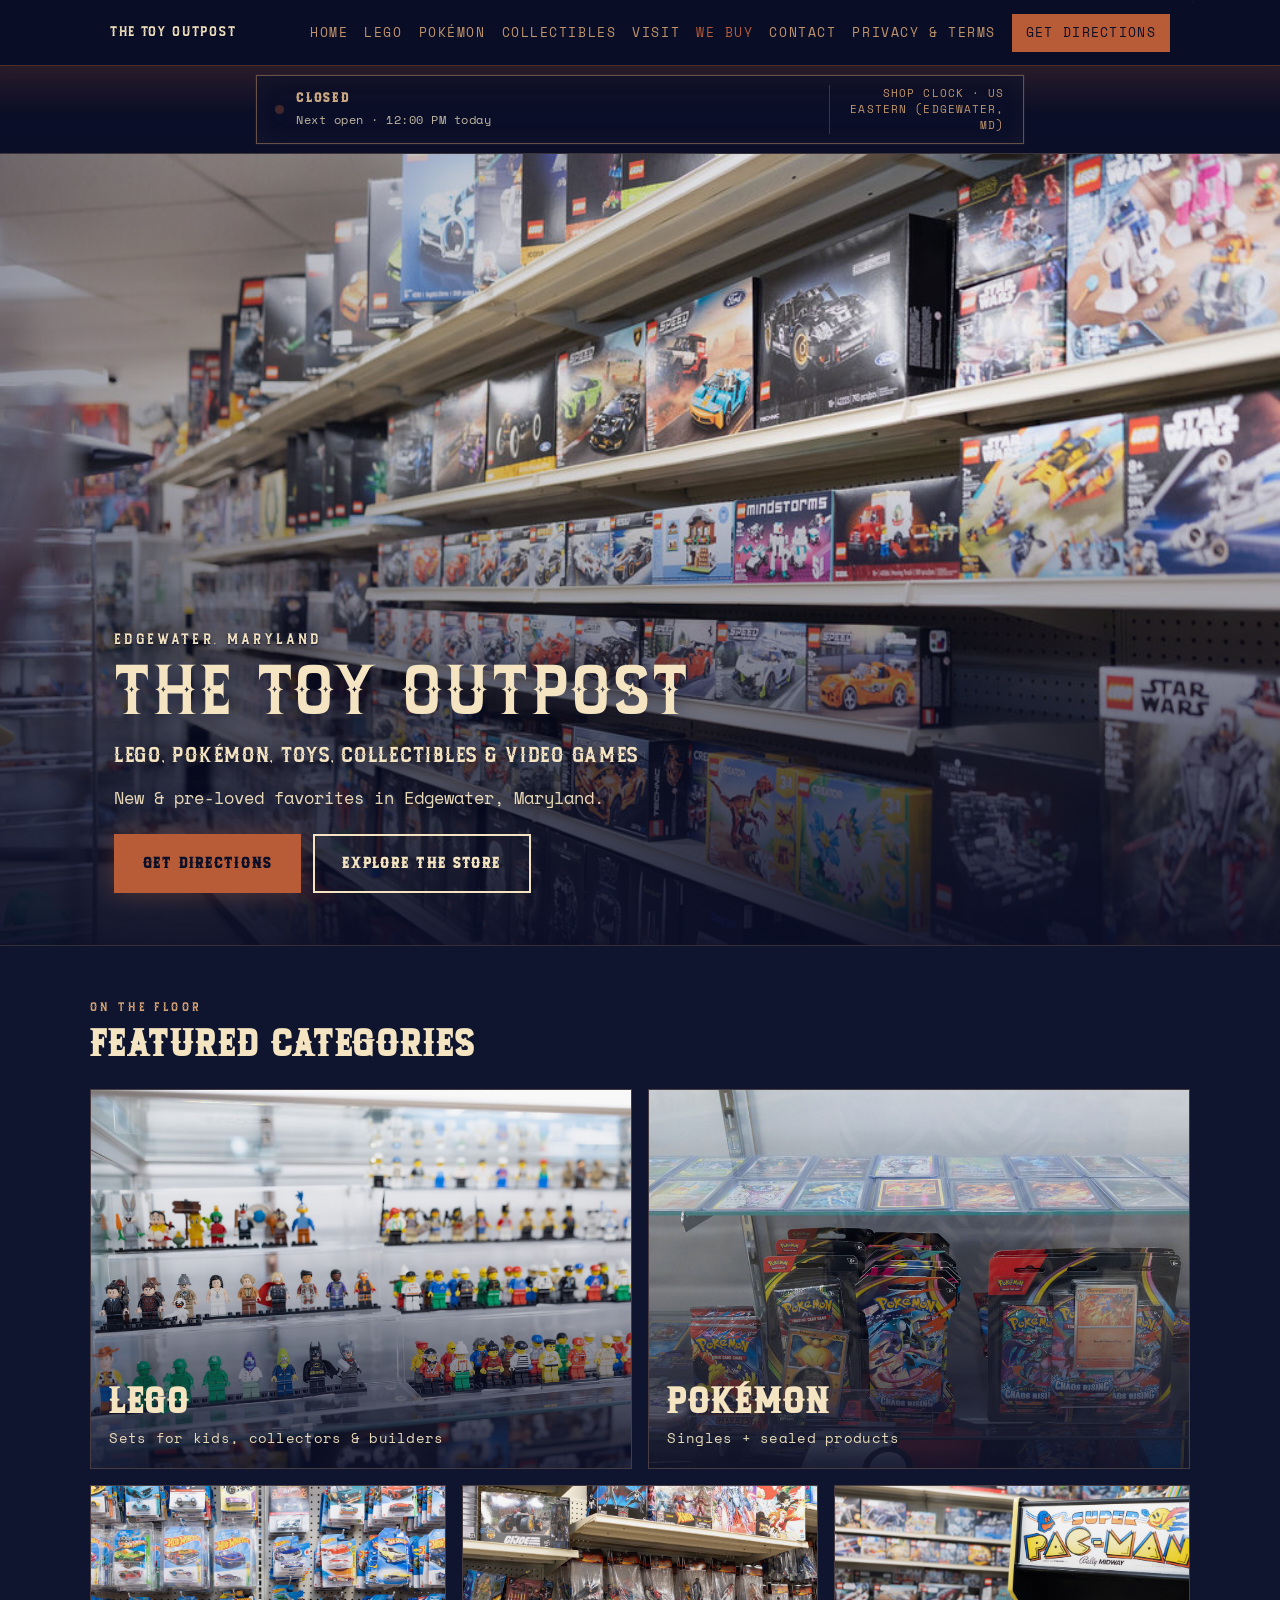
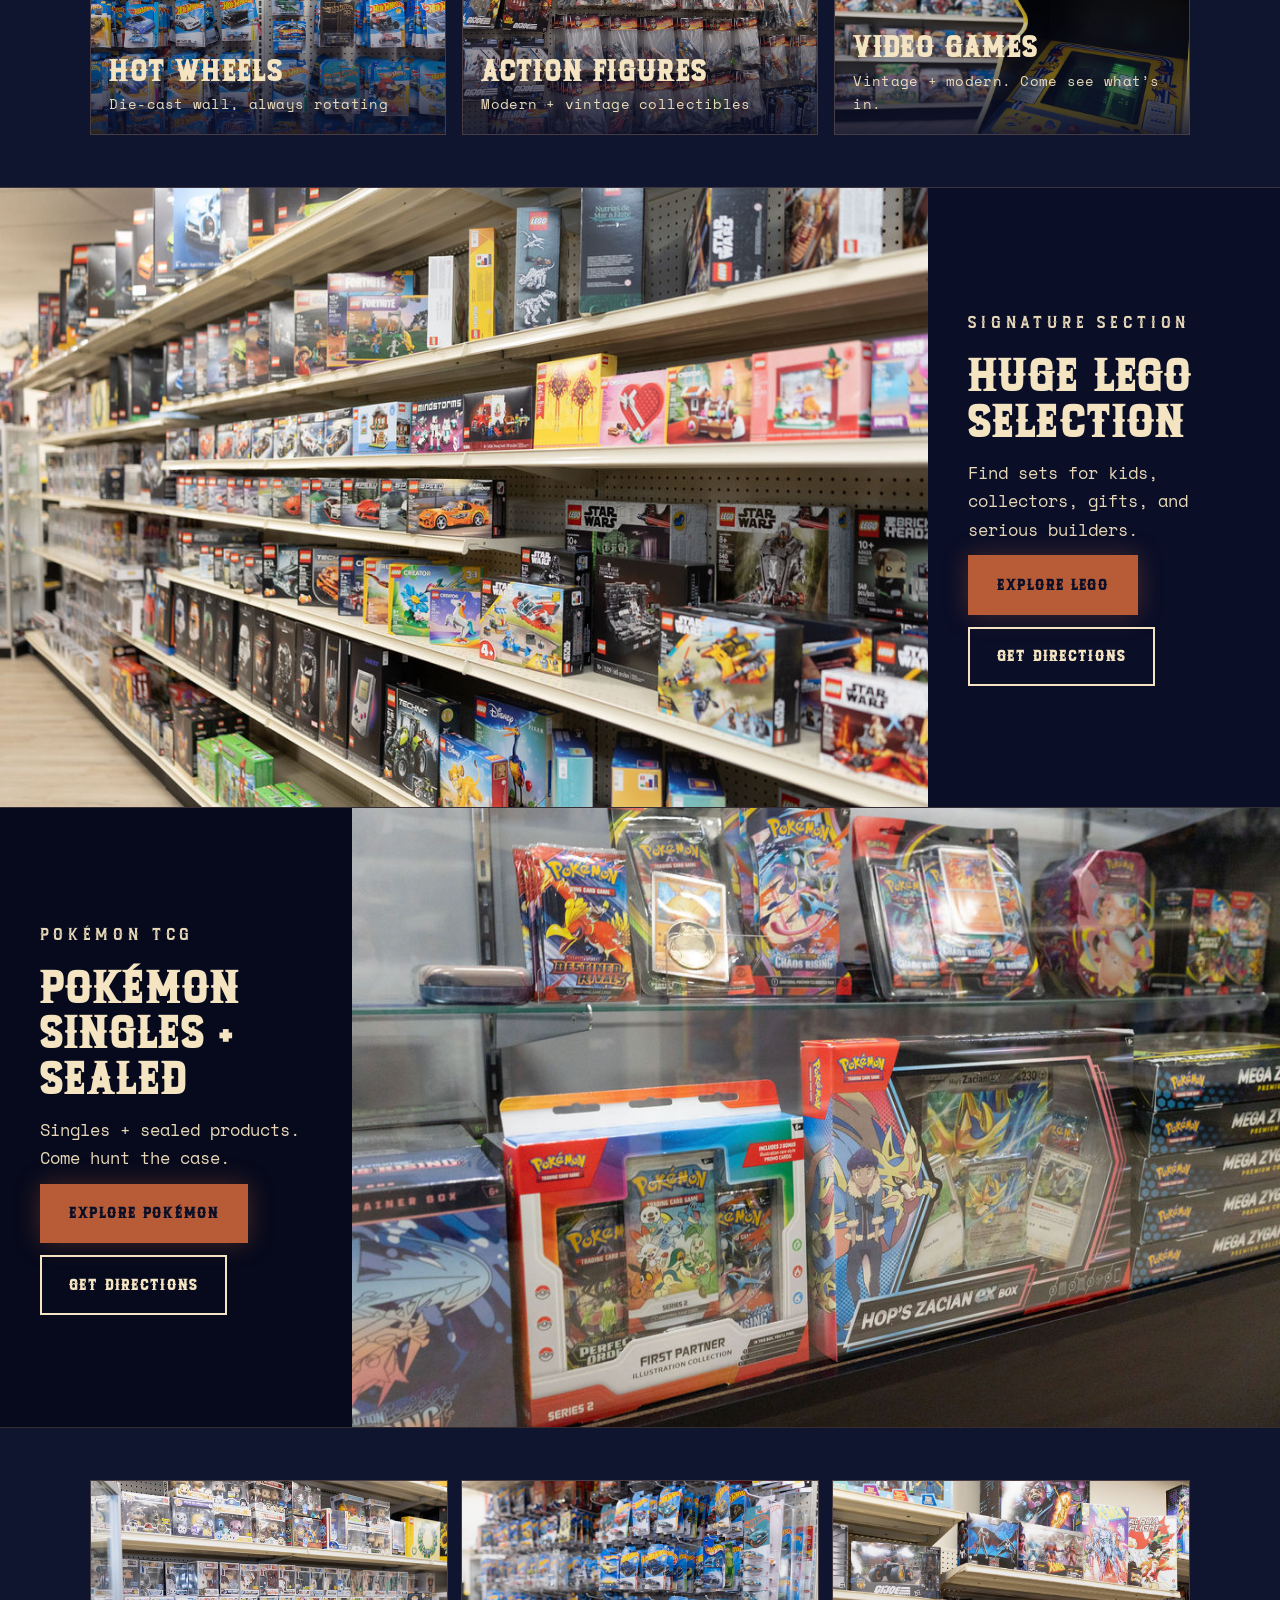
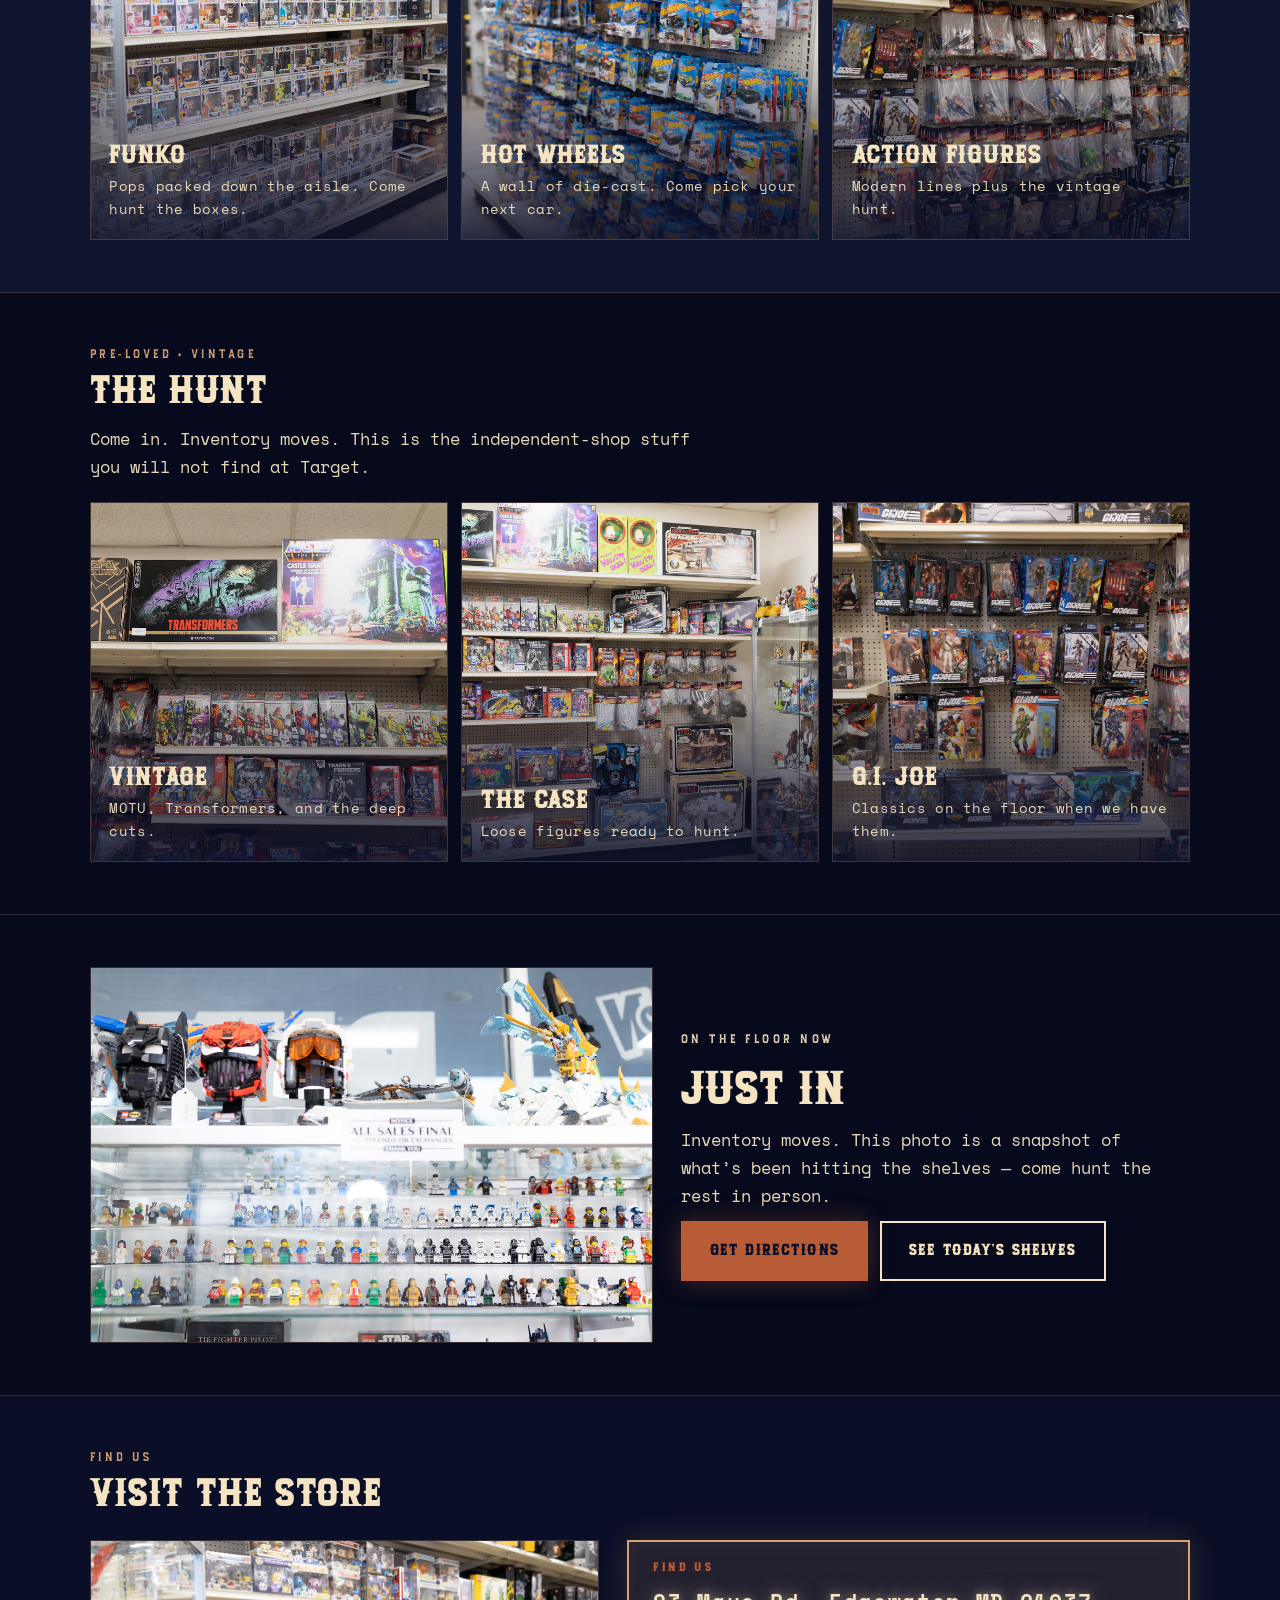
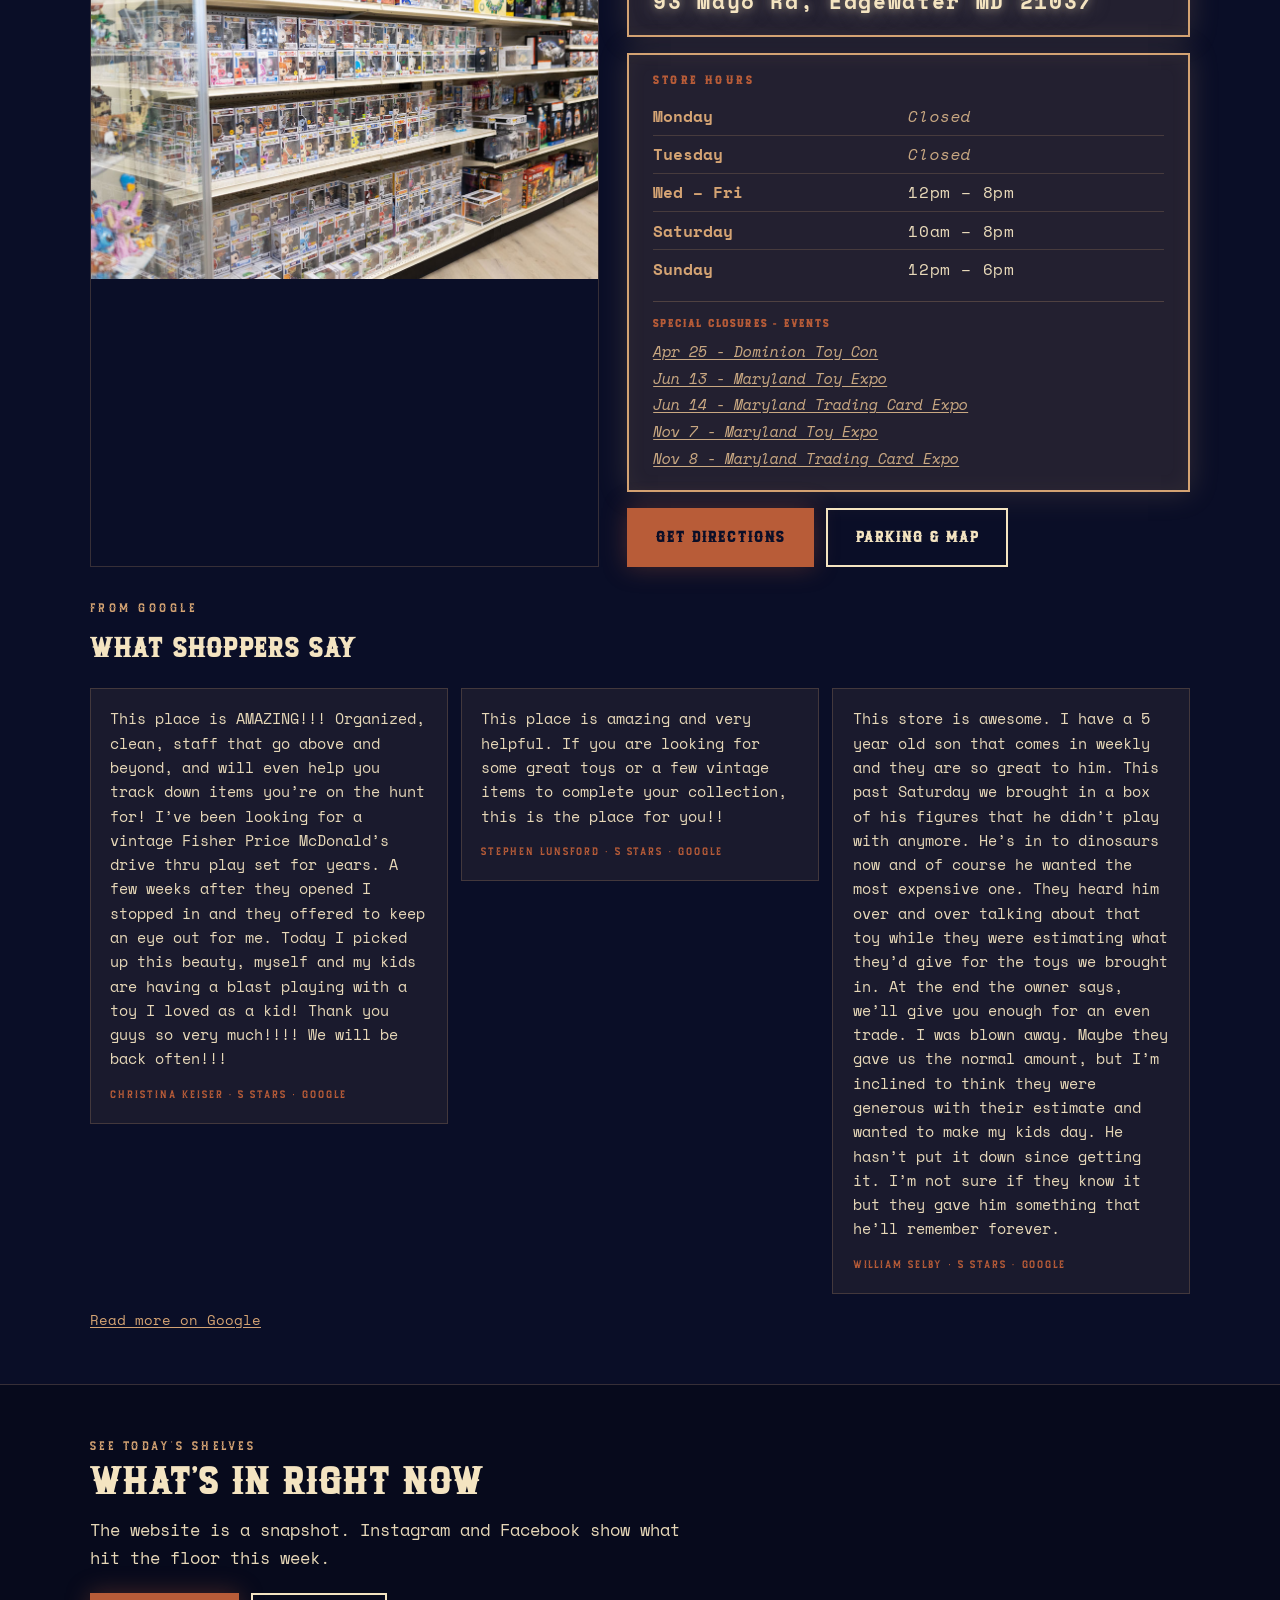
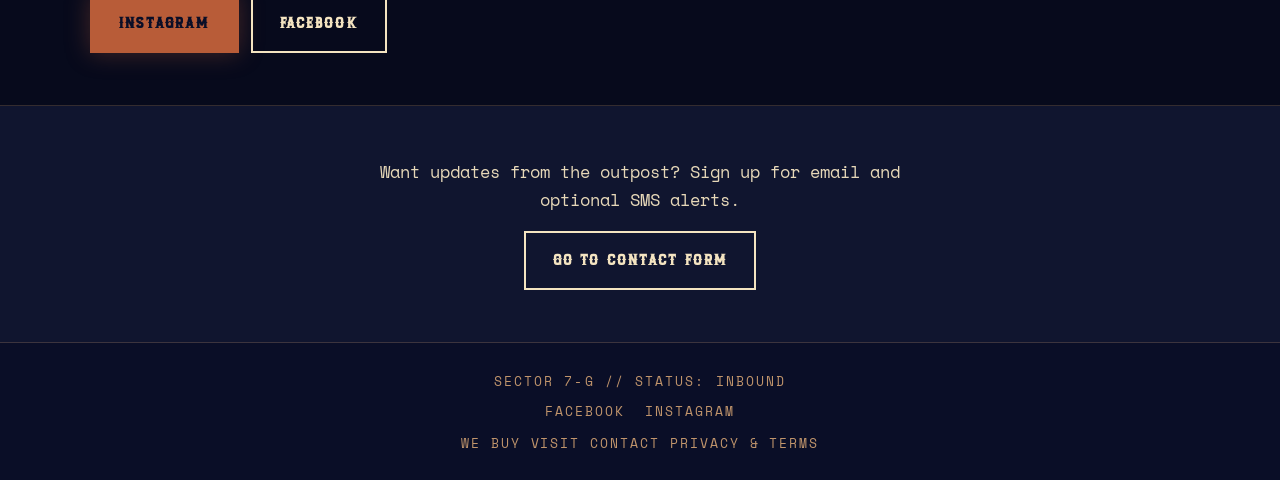
==== commit 0fb68035: "Add photo-forward landing pages and shop photography. Ship LEGO, Pokémon, and collectibles pages wit" ====
--- a/index.html
+++ b/index.html
@@ -3,10 +3,61 @@
 <head>
     <meta charset="UTF-8">
     <meta name="viewport" content="width=device-width, initial-scale=1.0, viewport-fit=cover">
-    <title>The Toy Outpost</title>
+    <title>Toy Store in Edgewater, MD | LEGO, Pokémon &amp; Collectibles | The Toy Outpost</title>
+    <meta name="description" content="The Toy Outpost in Edgewater, Maryland. LEGO, Pokémon TCG, toys, collectibles, and video games — new and pre-loved. Visit 93 Mayo Rd.">
+    <link rel="canonical" href="https://toyoutpostco.com/">
     <link rel="icon" type="image/svg+xml" href="favicon.svg">
     <link rel="icon" type="image/png" href="favicon.png">
+    <meta property="og:type" content="website">
+    <meta property="og:title" content="The Toy Outpost | LEGO, Pokémon &amp; Toys in Edgewater, MD">
+    <meta property="og:description" content="LEGO, Pokémon TCG, toys, collectibles, and video games in Edgewater, Maryland. Come hunt the shelves at 93 Mayo Rd.">
+    <meta property="og:url" content="https://toyoutpostco.com/">
+    <meta property="og:image" content="https://toyoutpostco.com/assets/store/hero-lego-aisle.jpg">
     <link href="https://fonts.googleapis.com/css2?family=Orbitron:wght@400;700;900&family=Space+Mono:wght@400;700&display=swap" rel="stylesheet">
+    <script type="application/ld+json">
+    {
+        "@context": "https://schema.org",
+        "@type": "ToyStore",
+        "name": "The Toy Outpost",
+        "url": "https://toyoutpostco.com/",
+        "image": "https://toyoutpostco.com/assets/store/hero-lego-aisle.jpg",
+        "telephone": "+14434248697",
+        "address": {
+            "@type": "PostalAddress",
+            "streetAddress": "93 Mayo Rd",
+            "addressLocality": "Edgewater",
+            "addressRegion": "MD",
+            "postalCode": "21037",
+            "addressCountry": "US"
+        },
+        "geo": {
+            "@type": "GeoCoordinates",
+            "latitude": 38.936255696176296,
+            "longitude": -76.55881979204352
+        },
+        "areaServed": ["Edgewater", "Annapolis", "Anne Arundel County"],
+        "openingHoursSpecification": [
+            {
+                "@type": "OpeningHoursSpecification",
+                "dayOfWeek": ["Wednesday", "Thursday", "Friday"],
+                "opens": "12:00",
+                "closes": "20:00"
+            },
+            {
+                "@type": "OpeningHoursSpecification",
+                "dayOfWeek": "Saturday",
+                "opens": "10:00",
+                "closes": "20:00"
+            },
+            {
+                "@type": "OpeningHoursSpecification",
+                "dayOfWeek": "Sunday",
+                "opens": "12:00",
+                "closes": "18:00"
+            }
+        ]
+    }
+    </script>
     <style>
         * {
             margin: 0;
@@ -29,11 +80,15 @@
             --rust: #B85C38;
             --text-secondary: rgba(212, 163, 115, 0.9);
             --text-muted: rgba(244, 228, 193, 0.94);
+            --surface: #10152f;
+            --surface-2: #070a1c;
+            --line: rgba(212, 163, 115, 0.22);
         }
 
         html {
             -webkit-text-size-adjust: 100%;
             text-size-adjust: 100%;
+            scroll-behavior: smooth;
         }
 
         body {
@@ -46,7 +101,6 @@
             line-height: 1.65;
         }
 
-        /* Starfield background */
         .stars {
             position: fixed;
             top: 0;
@@ -54,6 +108,7 @@
             width: 100%;
             height: 100%;
             pointer-events: none;
+            z-index: 0;
         }
 
         .star {
@@ -68,7 +123,6 @@
             50% { opacity: 1; }
         }
 
-        /* Dust particles */
         .dust-particle {
             position: absolute;
             background: var(--dust);
@@ -84,335 +138,150 @@
             75% { transform: translate(20px, -40px); }
         }
 
-        .container {
+        @keyframes fadeIn {
+            from { opacity: 0; }
+            to { opacity: 1; }
+        }
+
+        .page {
             position: relative;
             z-index: 10;
-            min-height: 100vh;
-            min-height: 100dvh;
+        }
+
+        .btn {
+            display: inline-flex;
+            align-items: center;
+            justify-content: center;
+            padding: 0.95rem 1.7rem;
+            min-height: 48px;
+            border: 2px solid var(--rust);
+            font-family: 'Rustique', 'Orbitron', sans-serif;
+            font-size: clamp(0.82rem, 2vw, 0.95rem);
+            font-weight: 700;
+            letter-spacing: 0.14em;
+            text-transform: uppercase;
+            text-decoration: none;
+            text-align: center;
+            cursor: pointer;
+            transition: background 0.25s ease, color 0.25s ease, border-color 0.25s ease, transform 0.2s ease;
+        }
+
+        .btn-primary {
+            background: var(--rust);
+            color: var(--void);
+            box-shadow: 0 0 24px rgba(184, 92, 56, 0.35);
+        }
+
+        .btn-primary:hover {
+            background: #c96a42;
+            border-color: #c96a42;
+            color: var(--void);
+            transform: translateY(-1px);
+        }
+
+        .btn-secondary {
+            background: transparent;
+            color: var(--star);
+            border-color: var(--star);
+        }
+
+        .btn-secondary:hover {
+            background: var(--star);
+            color: var(--void);
+        }
+
+        .hero-actions,
+        .feature-actions {
             display: flex;
-            flex-direction: column;
-            align-items: stretch;
-            padding: 2rem 2rem 0;
+            flex-wrap: wrap;
+            gap: 0.75rem;
+        }
+
+        /* Header / nav / store status */
+        .site-header {
+            position: sticky;
+            top: 0;
+            z-index: 30;
+            backdrop-filter: blur(8px);
+            background: rgba(10, 14, 39, 0.9);
+            border-bottom: 1px solid rgba(212, 163, 115, 0.25);
+        }
+
+        .site-nav {
+            position: relative;
+            max-width: 1100px;
+            margin: 0 auto;
+            padding: 0.85rem 1.25rem;
             padding-left: max(1.25rem, env(safe-area-inset-left));
             padding-right: max(1.25rem, env(safe-area-inset-right));
-            text-align: center;
-        }
-
-        .home-main {
-            flex: 1 1 auto;
             display: flex;
-            flex-direction: column;
-            justify-content: center;
             align-items: center;
-            width: 100%;
-            min-height: 0;
-        }
-
-        .hero-top {
+            justify-content: space-between;
+            gap: 0.9rem;
+        }
+
+        .nav-brand {
+            font-family: 'Rustique', 'Orbitron', sans-serif;
+            color: var(--star);
+            text-decoration: none;
+            font-size: 0.875rem;
+            letter-spacing: 0.12em;
+            text-transform: uppercase;
+            white-space: nowrap;
+        }
+
+        .nav-links {
             display: flex;
-            flex-direction: column;
             align-items: center;
-            width: 100%;
-            max-width: min(90vw, 720px);
-            margin-bottom: 0.85rem;
-        }
-
-        .hero-top .logo {
-            margin-bottom: 0.55rem;
-        }
-
-        .logo {
-            margin-bottom: 1rem;
-            animation: fadeInDown 1.2s ease-out;
-        }
-
-        .logo img {
-            display: block;
-            max-width: min(90vw, 720px);
-            height: auto;
-            /* Glow in site palette: star (cream), dust (tan), hint of rust */
-            filter: drop-shadow(0 0 12px rgba(244, 228, 193, 0.6))
-                    drop-shadow(0 0 28px rgba(212, 163, 115, 0.35))
-                    drop-shadow(0 0 48px rgba(184, 92, 56, 0.2))
-                    sepia(0.06) saturate(1.08);
-        }
-
-        .tagline {
-            font-size: clamp(0.95rem, 2.1vw, 1.15rem);
-            color: #e0bc8c;
-            letter-spacing: 0.3em;
-            text-transform: uppercase;
-            margin-bottom: 0.6rem;
-            opacity: 0;
-            animation: fadeIn 1.2s ease-out 0.3s forwards;
-        
-            font-family: 'Rustique', 'Orbitron', sans-serif;
-        }
-
-        .brand-intro {
-            max-width: 760px;
-            text-align: center;
-            font-size: clamp(0.95rem, 2.1vw, 1.05rem);
-            line-height: 1.75;
-            color: var(--text-muted);
-            margin-bottom: 1.5rem;
-            opacity: 0;
-            animation: fadeIn 1.2s ease-out 0.35s forwards;
-        }
-
-        .brand-intro .highlight {
+            gap: 1rem;
+        }
+
+        .nav-links a {
+            color: var(--text-secondary);
+            text-decoration: none;
+            font-size: 0.8125rem;
+            letter-spacing: 0.12em;
+            text-transform: uppercase;
+            transition: color 0.2s ease;
+        }
+
+        .nav-links a:hover {
+            color: var(--star);
+        }
+
+        .nav-cta {
+            color: var(--void) !important;
+            background: var(--rust);
+            border: 2px solid var(--rust);
+            padding: 0.4rem 0.75rem;
+            letter-spacing: 0.1em !important;
+        }
+
+        .nav-cta:hover {
+            background: #c96a42;
+            color: var(--void) !important;
+        }
+
+        .nav-links a.nav-buy {
+            color: var(--rust);
+        }
+
+        .nav-links a.nav-buy:hover,
+        .nav-links a.nav-buy[aria-current="page"] {
+            color: #e08a62;
+        }
+
+        .nav-toggle {
+            display: none;
+            border: 1px solid rgba(212, 163, 115, 0.45);
+            background: transparent;
             color: var(--dust);
-            font-weight: 700;
-        }
-
-
-        .visit-block {
-            margin-bottom: 3rem;
-            opacity: 0;
-            animation: fadeIn 1.2s ease-out 0.4s forwards;
-            display: flex;
-            flex-direction: column;
-            align-items: center;
-            gap: 1.25rem;
-            max-width: 520px;
-            width: 100%;
-        }
-
-        .address-callout {
-            display: inline-block;
-            padding: 1rem 1.5rem;
-            background: rgba(212, 163, 115, 0.12);
-            border: 2px solid var(--dust);
-            box-shadow: 0 0 28px rgba(212, 163, 115, 0.2),
-                        inset 0 0 20px rgba(212, 163, 115, 0.06);
-        }
-
-        .address-callout .find-us {
-            font-family: 'Rustique', 'Orbitron', sans-serif;
-            font-size: 0.72rem;
-            font-weight: 700;
-            letter-spacing: 0.3em;
-            color: var(--rust);
-            text-transform: uppercase;
-            margin-bottom: 0.5rem;
-            display: block;
-        }
-
-        .visit-block .address {
-            margin-bottom: 0;
-            font-size: clamp(1.1rem, 2.5vw, 1.4rem);
-            letter-spacing: 0.08em;
-            text-shadow: 0 0 20px rgba(244, 228, 193, 0.5),
-                         0 0 8px rgba(244, 228, 193, 0.4);
-        }
-
-        .visit-block .address a {
-            display: inline-block;
-            transition: transform 0.2s ease, text-shadow 0.2s ease;
-        }
-
-        .visit-block .address a:hover {
-            transform: scale(1.02);
-            text-shadow: 0 0 24px rgba(244, 228, 193, 0.7),
-                         0 0 12px rgba(244, 228, 193, 0.5);
-        }
-
-        .hours-callout {
-            width: 100%;
-            padding: 1rem 1.5rem;
-            background: rgba(212, 163, 115, 0.12);
-            border: 2px solid var(--dust);
-            box-shadow: 0 0 28px rgba(212, 163, 115, 0.2),
-                        inset 0 0 20px rgba(212, 163, 115, 0.06);
-        }
-
-        .hours-callout .find-us {
-            font-family: 'Rustique', 'Orbitron', sans-serif;
-            font-size: 0.72rem;
-            font-weight: 700;
-            letter-spacing: 0.3em;
-            color: var(--rust);
-            text-transform: uppercase;
-            margin-bottom: 0.65rem;
-            display: block;
-        }
-
-        .hours-table {
-            width: 100%;
-            border-collapse: collapse;
-            font-size: clamp(0.9rem, 1.9vw, 0.98rem);
-            line-height: 1.55;
-            color: var(--text-muted);
-        }
-
-        .hours-table caption {
-            position: absolute;
-            width: 1px;
-            height: 1px;
-            padding: 0;
-            margin: -1px;
-            overflow: hidden;
-            clip: rect(0, 0, 0, 0);
-            white-space: nowrap;
-            border: 0;
-        }
-
-        .hours-table th,
-        .hours-table td {
-            padding: 0.4rem 0;
-            text-align: left;
-            vertical-align: top;
-            border-bottom: 1px solid rgba(212, 163, 115, 0.2);
-        }
-
-        .hours-table tr:last-child th,
-        .hours-table tr:last-child td {
-            border-bottom: none;
-        }
-
-        .hours-table th {
-            font-weight: 700;
-            color: var(--dust);
-            padding-right: 1rem;
-            white-space: nowrap;
-        }
-
-        .hours-table td {
-            letter-spacing: 0.04em;
-        }
-
-        .hours-table .closed {
-            color: #c9a882;
-            font-style: italic;
-        }
-
-        .hours-table .closed a {
-            color: inherit;
-            text-decoration: underline;
-            text-underline-offset: 0.14em;
-        }
-
-        .hours-table .closed a:hover {
-            color: var(--dust);
-        }
-
-        .special-closures {
-            margin-top: 0.85rem;
-            padding-top: 0.8rem;
-            border-top: 1px solid rgba(212, 163, 115, 0.25);
-            text-align: left;
-        }
-
-        .special-closures-title {
-            display: block;
-            margin-bottom: 0.45rem;
-            font-family: 'Rustique', 'Orbitron', sans-serif;
-            font-size: 0.68rem;
-            font-weight: 700;
-            letter-spacing: 0.2em;
-            text-transform: uppercase;
-            color: var(--rust);
-        }
-
-        .special-closures-list {
-            margin: 0;
-            padding: 0;
-            list-style: none;
-        }
-
-        .special-closures-list li {
-            margin: 0.3rem 0;
-            color: #c9a882;
-            font-style: italic;
-            font-size: clamp(0.85rem, 1.8vw, 0.95rem);
-            line-height: 1.45;
-        }
-
-        .special-closures-list a {
-            color: inherit;
-            text-decoration: underline;
-            text-underline-offset: 0.14em;
-        }
-
-        .special-closures-list a:hover {
-            color: var(--dust);
-        }
-
-        .hours-note {
-            color: rgba(212, 163, 115, 0.88);
-            font-size: clamp(0.82rem, 1.75vw, 0.9rem);
-            line-height: 1.55;
-            font-weight: 400;
-        }
-
-        .event-promo {
-            max-width: min(440px, 94vw);
-            width: 100%;
-            margin: 0 auto 1.5rem;
-            opacity: 0;
-            animation: fadeIn 1.2s ease-out 0.36s forwards;
-        }
-
-        .event-promo-heading {
-            margin: 0 0 0.65rem;
-            font-family: 'Rustique', 'Orbitron', sans-serif;
-            font-size: clamp(0.72rem, 1.9vw, 0.82rem);
-            font-weight: 700;
-            letter-spacing: 0.22em;
-            text-transform: uppercase;
-            color: var(--dust);
-        }
-
-        .event-promo-figure {
-            margin: 0;
-            padding: 0.85rem;
-            border: 2px solid var(--dust);
-            background: rgba(212, 163, 115, 0.08);
-            box-shadow:
-                0 0 28px rgba(212, 163, 115, 0.15),
-                inset 0 0 20px rgba(212, 163, 115, 0.05);
-            border-radius: 4px;
-        }
-
-        .event-promo-figure img {
-            display: block;
-            width: 100%;
-            height: auto;
-            border-radius: 2px;
-        }
-
-        .event-promo-caption {
-            margin: 0.75rem 0 0;
-            font-size: clamp(0.82rem, 1.85vw, 0.93rem);
-            line-height: 1.55;
-            color: var(--text-muted);
-        }
-
-        .visit-page-cta {
-            display: inline-block;
-            margin-top: 0.25rem;
-            padding: 1rem 1.75rem;
-            border: 2px solid var(--rust);
-            color: var(--rust);
-            text-decoration: none;
-            font-family: 'Rustique', 'Orbitron', sans-serif;
-            letter-spacing: 0.12em;
-            text-transform: uppercase;
-            font-size: clamp(0.85rem, 2vw, 0.95rem);
-            font-weight: 700;
-            transition: all 0.3s ease;
-            text-align: center;
-        }
-
-        .hero-top .visit-page-cta {
-            margin-top: 0;
-            opacity: 0;
-            animation: fadeIn 1s ease-out 0.18s forwards;
-        }
-
-        .visit-page-cta:hover {
-            color: var(--void);
-            background: var(--rust);
+            padding: 0.45rem 0.65rem;
+            min-width: 44px;
+            min-height: 44px;
+            font-size: 1.15rem;
+            line-height: 1;
+            cursor: pointer;
         }
 
         .site-ops-bar {
@@ -428,7 +297,7 @@
 
         .site-ops-inner {
             width: 100%;
-            max-width: 980px;
+            max-width: 1100px;
             margin: 0 auto;
             display: flex;
             justify-content: center;
@@ -500,6 +369,13 @@
             .store-status[data-open="true"] .store-status-dot {
                 animation: none;
             }
+            html {
+                scroll-behavior: auto;
+            }
+            .cat-card img,
+            .btn {
+                transition: none;
+            }
         }
 
         .store-status-lines {
@@ -588,212 +464,341 @@
             }
         }
 
-        .message {
-            max-width: 600px;
-            font-size: clamp(1.0625rem, 2.6vw, 1.35rem);
-            line-height: 1.78;
+        /* Hero */
+        .hero {
+            position: relative;
+            min-height: min(88vh, 820px);
+            display: flex;
+            align-items: flex-end;
+            overflow: hidden;
+            border-bottom: 1px solid var(--line);
+        }
+
+        .hero-media {
+            position: absolute;
+            inset: 0;
+        }
+
+        .hero-media img {
+            width: 100%;
+            height: 100%;
+            object-fit: cover;
+            object-position: 55% 45%;
+        }
+
+        .hero-media::after {
+            content: '';
+            position: absolute;
+            inset: 0;
+            background:
+                linear-gradient(180deg, rgba(10, 14, 39, 0.1) 0%, rgba(10, 14, 39, 0.04) 36%, rgba(10, 14, 39, 0.62) 74%, rgba(10, 14, 39, 0.94) 100%),
+                linear-gradient(90deg, rgba(10, 14, 39, 0.4) 0%, rgba(10, 14, 39, 0.08) 42%, transparent 70%);
+        }
+
+        .hero-copy {
+            position: relative;
+            z-index: 1;
+            width: 100%;
+            max-width: 1100px;
+            margin: 0 auto;
+            padding: 3.5rem 1.5rem 3.25rem;
+            padding-left: max(1.5rem, env(safe-area-inset-left));
+            padding-right: max(1.5rem, env(safe-area-inset-right));
+        }
+
+        .hero-kicker {
+            font-family: 'Rustique', 'Orbitron', sans-serif;
+            font-size: clamp(0.82rem, 1.9vw, 0.95rem);
+            letter-spacing: 0.22em;
+            text-transform: uppercase;
             color: var(--star);
-            margin-bottom: 4rem;
-            opacity: 0;
-            animation: fadeIn 1.2s ease-out 0.6s forwards;
-        }
-
-        .message .highlight {
-            color: var(--rust);
-            font-weight: 700;
-        }
-
-        .message a {
-            color: var(--rust);
-            font-weight: 700;
-            text-decoration: underline;
-            text-underline-offset: 0.15em;
-        }
-
-        .message a:hover {
+            margin-bottom: 0.55rem;
+            text-shadow:
+                0 1px 2px rgba(10, 14, 39, 1),
+                0 2px 16px rgba(10, 14, 39, 0.95),
+                0 0 28px rgba(10, 14, 39, 0.8);
+        }
+
+        .hero h1 {
+            font-family: 'Rustique', 'Orbitron', sans-serif;
+            font-size: clamp(2.1rem, 7vw, 4.4rem);
+            font-weight: 400;
+            letter-spacing: 0.06em;
+            line-height: 0.95;
+            text-transform: uppercase;
+            color: var(--star);
+            text-shadow: 0 2px 24px rgba(10, 14, 39, 0.8);
+            margin-bottom: 0.7rem;
+        }
+
+        .hero-sub {
+            font-family: 'Rustique', 'Orbitron', sans-serif;
+            font-size: clamp(0.95rem, 2.4vw, 1.35rem);
+            letter-spacing: 0.08em;
+            text-transform: uppercase;
+            color: var(--star);
+            margin-bottom: 0.55rem;
+            max-width: 34rem;
+            text-shadow: 0 2px 16px rgba(10, 14, 39, 0.85);
+        }
+
+        .hero-place {
+            font-size: clamp(0.95rem, 2vw, 1.05rem);
+            color: var(--text-muted);
+            margin-bottom: 1.4rem;
+            max-width: 32rem;
+            text-shadow: 0 2px 14px rgba(10, 14, 39, 0.9);
+        }
+
+        /* Categories */
+        .section-pad {
+            padding: 3.25rem 1.5rem;
+            padding-left: max(1.5rem, env(safe-area-inset-left));
+            padding-right: max(1.5rem, env(safe-area-inset-right));
+        }
+
+        .section-inner {
+            max-width: 1100px;
+            margin: 0 auto;
+        }
+
+        .categories {
+            background: var(--surface);
+            border-bottom: 1px solid var(--line);
+            scroll-margin-top: 7.5rem;
+        }
+
+        .section-label {
+            font-family: 'Rustique', 'Orbitron', sans-serif;
+            font-size: clamp(0.7rem, 1.7vw, 0.78rem);
+            letter-spacing: 0.28em;
+            text-transform: uppercase;
             color: var(--dust);
-        }
-
-        .email-form {
+            margin-bottom: 0.45rem;
+        }
+
+        .section-heading {
+            font-family: 'Rustique', 'Orbitron', sans-serif;
+            font-size: clamp(1.55rem, 4vw, 2.35rem);
+            letter-spacing: 0.08em;
+            text-transform: uppercase;
+            line-height: 1.05;
+            margin-bottom: 1.5rem;
+        }
+
+        .category-grid {
+            display: grid;
+            grid-template-columns: 1fr;
+            gap: 0.85rem;
+        }
+
+        .cat-card {
+            position: relative;
+            display: block;
+            min-height: 240px;
+            overflow: hidden;
+            text-decoration: none;
+            color: var(--star);
+            border: 1px solid rgba(212, 163, 115, 0.28);
+            isolation: isolate;
+        }
+
+        .cat-card img {
+            position: absolute;
+            inset: 0;
+            width: 100%;
+            height: 100%;
+            object-fit: cover;
+            transition: transform 0.45s ease;
+        }
+
+        .cat-card::after {
+            content: '';
+            position: absolute;
+            inset: 0;
+            background: linear-gradient(180deg, rgba(10, 14, 39, 0.02) 0%, rgba(10, 14, 39, 0.12) 48%, rgba(10, 14, 39, 0.88) 100%);
+            z-index: 1;
+        }
+
+        .cat-card:hover img,
+        .cat-card:focus-visible img {
+            transform: scale(1.06);
+        }
+
+        .cat-card:hover,
+        .cat-card:focus-visible {
+            border-color: rgba(244, 228, 193, 0.55);
+            outline: none;
+        }
+
+        .cat-card-copy {
+            position: absolute;
+            left: 0;
+            right: 0;
+            bottom: 0;
+            z-index: 2;
+            padding: 1.15rem 1.15rem 1.2rem;
+        }
+
+        .cat-card h3 {
+            font-family: 'Rustique', 'Orbitron', sans-serif;
+            font-size: clamp(1.35rem, 3.2vw, 1.85rem);
+            letter-spacing: 0.08em;
+            text-transform: uppercase;
+            line-height: 1;
+            margin-bottom: 0.3rem;
+        }
+
+        .cat-card p {
+            font-size: 0.88rem;
+            color: var(--text-muted);
+            letter-spacing: 0.02em;
+        }
+
+        .cat-lego,
+        .cat-pokemon {
+            min-height: 300px;
+        }
+
+        .cat-lego h3,
+        .cat-pokemon h3 {
+            font-size: clamp(1.7rem, 4vw, 2.25rem);
+        }
+
+        /* Feature bands */
+        .feature-band {
+            position: relative;
+            display: grid;
+            grid-template-columns: 1fr;
+            background: var(--void);
+            border-bottom: 1px solid var(--line);
+            scroll-margin-top: 7.5rem;
+        }
+
+        .feature-band--alt {
+            background: var(--surface-2);
+        }
+
+        .feature-photo {
+            position: relative;
+            min-height: 260px;
+            overflow: hidden;
+        }
+
+        .feature-photo img {
+            width: 100%;
+            height: 100%;
+            object-fit: cover;
+            display: block;
+            min-height: 260px;
+            max-height: 360px;
+        }
+
+        .feature-copy {
+            padding: 2rem 1.5rem 2.25rem;
+            padding-left: max(1.5rem, env(safe-area-inset-left));
+            padding-right: max(1.5rem, env(safe-area-inset-right));
             display: flex;
             flex-direction: column;
-            gap: 1rem;
-            max-width: 500px;
-            width: 100%;
-            opacity: 0;
-            animation: fadeInUp 1.2s ease-out 0.9s forwards;
-        }
-
-        .input-wrapper {
-            position: relative;
-        }
-
-        .email-label {
-            font-size: 0.875rem;
-            color: #e0bc8c;
-            letter-spacing: 0.15em;
-            text-transform: uppercase;
-            margin-bottom: 0.35rem;
-            text-align: center;
-        }
-
-        .email-label .optional {
-            font-weight: 400;
-            color: rgba(212, 163, 115, 0.7);
-            text-transform: none;
-            letter-spacing: 0.05em;
-        }
-
-        .email-input {
-            width: 100%;
-            padding: 1.2rem 1.5rem;
-            background: rgba(212, 163, 115, 0.1);
-            border: 2px solid var(--dust);
-            border-radius: 0;
-            font-family: 'Space Mono', monospace;
-            font-size: 1rem;
-            color: var(--star);
-            text-align: center;
-            transition: all 0.3s ease;
-            outline: none;
-        }
-
-        .email-input::placeholder {
-            color: rgba(244, 228, 193, 0.5);
-            letter-spacing: 0.1em;
-        }
-
-        .email-input:focus {
-            border-color: var(--star);
-            background: rgba(212, 163, 115, 0.15);
-            box-shadow: 
-                0 0 20px rgba(244, 228, 193, 0.2),
-                inset 0 0 20px rgba(244, 228, 193, 0.1);
-        }
-
-        .sms-consent {
-            display: flex;
-            gap: 0.75rem;
-            align-items: flex-start;
-            text-align: left;
-        }
-
-        .sms-consent input[type="checkbox"] {
-            flex-shrink: 0;
-            width: 1.1rem;
-            height: 1.1rem;
-            margin-top: 0.2rem;
-            accent-color: var(--rust);
-            cursor: pointer;
-        }
-
-        .sms-consent-label {
-            font-size: 0.8125rem;
-            line-height: 1.55;
+            justify-content: center;
+            gap: 0.7rem;
+        }
+
+        .feature-copy h2 {
+            font-family: 'Rustique', 'Orbitron', sans-serif;
+            font-size: clamp(1.7rem, 4.6vw, 2.8rem);
+            letter-spacing: 0.07em;
+            text-transform: uppercase;
+            line-height: 1.02;
+        }
+
+        .feature-copy p {
+            font-size: clamp(0.98rem, 2vw, 1.08rem);
             color: var(--text-muted);
-            letter-spacing: 0.02em;
-        }
-
-        .sms-consent-label a {
-            color: var(--dust);
-            text-decoration: underline;
-        }
-
-        .sms-consent-label a:hover {
-            color: var(--star);
-        }
-
-        .submit-btn {
-            padding: 1.2rem 2.5rem;
-            background: transparent;
-            border: 2px solid var(--rust);
-            color: var(--rust);
-            font-family: 'Rustique', 'Orbitron', sans-serif;
-            font-size: 1rem;
-            font-weight: 700;
-            letter-spacing: 0.2em;
-            text-transform: uppercase;
-            cursor: pointer;
-            transition: all 0.3s ease;
-            position: relative;
+            max-width: 34rem;
+        }
+
+        /* Inventory trio */
+        .inventory-trio {
+            background: var(--surface);
+            border-bottom: 1px solid var(--line);
+        }
+
+        .trio-grid {
+            display: grid;
+            grid-template-columns: 1fr;
+            gap: 0.85rem;
+        }
+
+        .trio-card {
+            min-height: 280px;
+        }
+
+        .trio-card h3 {
+            font-size: clamp(1.25rem, 3vw, 1.55rem);
+        }
+
+        /* Visit / hours */
+        .visit-section {
+            background: var(--void);
+            border-bottom: 1px solid var(--line);
+            scroll-margin-top: 7.5rem;
+        }
+
+        .visit-layout {
+            display: grid;
+            grid-template-columns: 1fr;
+            gap: 1.25rem;
+        }
+
+        .visit-photo {
             overflow: hidden;
-        }
-
-        .submit-btn::before {
-            content: '';
-            position: absolute;
-            top: 0;
-            left: -100%;
+            border: 1px solid var(--line);
+            min-height: 220px;
+        }
+
+        .visit-photo img {
             width: 100%;
             height: 100%;
-            background: var(--rust);
-            transition: left 0.3s ease;
-            z-index: -1;
-        }
-
-        .submit-btn:hover {
-            color: var(--void);
-            border-color: var(--rust);
-        }
-
-        .submit-btn:hover::before {
-            left: 0;
-        }
-
-        .submit-btn:active {
-            transform: scale(0.98);
-        }
-
-        .contact-cta {
-            margin-bottom: 0;
-        }
-
-        .contact-cta .prompt {
-            max-width: 520px;
-            margin: 0 auto 0.85rem;
-            font-size: clamp(1rem, 2.4vw, 1.125rem);
-            line-height: 1.72;
-            color: var(--text-muted);
-        }
-
-        .contact-btn {
-            display: inline-block;
-            padding: 1rem 2rem;
-            border: 2px solid var(--rust);
+            object-fit: cover;
+            display: block;
+            min-height: 220px;
+            max-height: 320px;
+        }
+
+        .address-callout,
+        .hours-callout {
+            width: 100%;
+            padding: 1rem 1.5rem;
+            background: rgba(212, 163, 115, 0.12);
+            border: 2px solid var(--dust);
+            box-shadow: 0 0 28px rgba(212, 163, 115, 0.2),
+                        inset 0 0 20px rgba(212, 163, 115, 0.06);
+        }
+
+        .address-callout {
+            margin-bottom: 1rem;
+        }
+
+        .find-us {
+            font-family: 'Rustique', 'Orbitron', sans-serif;
+            font-size: 0.72rem;
+            font-weight: 700;
+            letter-spacing: 0.3em;
             color: var(--rust);
-            text-decoration: none;
-            font-family: 'Rustique', 'Orbitron', sans-serif;
-            font-size: clamp(0.9rem, 2.2vw, 1rem);
-            letter-spacing: 0.12em;
-            text-transform: uppercase;
-            transition: all 0.3s ease;
-        }
-
-        .contact-btn:hover {
-            color: var(--void);
-            background: var(--rust);
-        }
-
-        .footer-info {
-            position: relative;
-            flex-shrink: 0;
-            width: 100%;
-            margin-top: 0;
-            padding-top: 1.75rem;
-            padding-bottom: max(1.25rem, env(safe-area-inset-bottom));
-            text-align: center;
-            opacity: 0;
-            animation: fadeIn 1.2s ease-out 1.2s forwards;
+            text-transform: uppercase;
+            margin-bottom: 0.5rem;
+            display: block;
         }
 
         .address {
             font-family: 'Space Mono', monospace;
-            font-size: clamp(0.95rem, 2vw, 1.1rem);
+            font-size: clamp(1.05rem, 2.4vw, 1.3rem);
             font-weight: 700;
             color: var(--star);
-            letter-spacing: 0.12em;
-            margin-bottom: 0.75rem;
-            text-shadow: 0 0 12px rgba(244, 228, 193, 0.3);
+            letter-spacing: 0.08em;
+            text-shadow: 0 0 20px rgba(244, 228, 193, 0.5),
+                         0 0 8px rgba(244, 228, 193, 0.4);
         }
 
         .address a {
@@ -804,7 +809,268 @@
         .address a:hover {
             text-decoration: underline;
             color: var(--star);
-            text-shadow: 0 0 16px rgba(244, 228, 193, 0.5);
+        }
+
+        .hours-table {
+            width: 100%;
+            border-collapse: collapse;
+            font-size: clamp(0.9rem, 1.9vw, 0.98rem);
+            line-height: 1.55;
+            color: var(--text-muted);
+        }
+
+        .hours-table caption {
+            position: absolute;
+            width: 1px;
+            height: 1px;
+            padding: 0;
+            margin: -1px;
+            overflow: hidden;
+            clip: rect(0, 0, 0, 0);
+            white-space: nowrap;
+            border: 0;
+        }
+
+        .hours-table th,
+        .hours-table td {
+            padding: 0.4rem 0;
+            text-align: left;
+            vertical-align: top;
+            border-bottom: 1px solid rgba(212, 163, 115, 0.2);
+        }
+
+        .hours-table tr:last-child th,
+        .hours-table tr:last-child td {
+            border-bottom: none;
+        }
+
+        .hours-table th {
+            font-weight: 700;
+            color: var(--dust);
+            padding-right: 1rem;
+            white-space: nowrap;
+        }
+
+        .hours-table td {
+            letter-spacing: 0.04em;
+        }
+
+        .hours-table .closed {
+            color: #c9a882;
+            font-style: italic;
+        }
+
+        .hours-table .closed a {
+            color: inherit;
+            text-decoration: underline;
+            text-underline-offset: 0.14em;
+        }
+
+        .hours-table .closed a:hover {
+            color: var(--dust);
+        }
+
+        .special-closures {
+            margin-top: 0.85rem;
+            padding-top: 0.8rem;
+            border-top: 1px solid rgba(212, 163, 115, 0.25);
+            text-align: left;
+        }
+
+        .special-closures-title {
+            display: block;
+            margin-bottom: 0.45rem;
+            font-family: 'Rustique', 'Orbitron', sans-serif;
+            font-size: 0.68rem;
+            font-weight: 700;
+            letter-spacing: 0.2em;
+            text-transform: uppercase;
+            color: var(--rust);
+        }
+
+        .special-closures-list {
+            margin: 0;
+            padding: 0;
+            list-style: none;
+        }
+
+        .special-closures-list li {
+            margin: 0.3rem 0;
+            color: #c9a882;
+            font-style: italic;
+            font-size: clamp(0.85rem, 1.8vw, 0.95rem);
+            line-height: 1.45;
+        }
+
+        .special-closures-list a {
+            color: inherit;
+            text-decoration: underline;
+            text-underline-offset: 0.14em;
+        }
+
+        .special-closures-list a:hover {
+            color: var(--dust);
+        }
+
+        .hours-note {
+            color: rgba(212, 163, 115, 0.88);
+            font-size: clamp(0.82rem, 1.75vw, 0.9rem);
+            line-height: 1.55;
+            font-weight: 400;
+        }
+
+        .visit-actions {
+            margin-top: 1rem;
+        }
+
+        .google-proof {
+            margin-top: 0.85rem;
+            font-size: 0.9rem;
+            color: var(--text-muted);
+        }
+
+        .google-proof a {
+            color: var(--dust);
+            text-underline-offset: 0.14em;
+        }
+
+        .google-proof a:hover {
+            color: var(--star);
+        }
+
+        .reviews {
+            margin-top: 2rem;
+        }
+
+        .reviews-heading {
+            font-family: 'Rustique', 'Orbitron', sans-serif;
+            font-size: clamp(1.25rem, 3vw, 1.7rem);
+            letter-spacing: 0.08em;
+            text-transform: uppercase;
+            margin-bottom: 1rem;
+        }
+
+        .review-grid {
+            display: grid;
+            grid-template-columns: 1fr;
+            gap: 0.85rem;
+        }
+
+        .review-card {
+            margin: 0;
+            padding: 1.15rem 1.2rem 1.2rem;
+            border: 1px solid var(--line);
+            background: rgba(212, 163, 115, 0.08);
+        }
+
+        .review-card p {
+            color: var(--text-muted);
+            font-size: 0.92rem;
+            line-height: 1.65;
+        }
+
+        .review-card footer {
+            margin-top: 0.9rem;
+            font-family: 'Rustique', 'Orbitron', sans-serif;
+            font-size: 0.68rem;
+            letter-spacing: 0.18em;
+            text-transform: uppercase;
+            color: var(--rust);
+        }
+
+        .hunt-section,
+        .just-in,
+        .shelves-now,
+        .event-slot {
+            background: var(--surface-2);
+            border-bottom: 1px solid var(--line);
+        }
+
+        .hunt-section .section-lead,
+        .just-in .section-lead,
+        .shelves-now .section-lead {
+            max-width: 38rem;
+            margin: -0.75rem 0 1.35rem;
+            color: var(--text-muted);
+        }
+
+        .just-in-layout {
+            display: grid;
+            grid-template-columns: 1fr;
+            gap: 1.25rem;
+            align-items: center;
+        }
+
+        .just-in-photo {
+            overflow: hidden;
+            border: 1px solid var(--line);
+            min-height: 220px;
+        }
+
+        .just-in-photo img {
+            width: 100%;
+            height: 100%;
+            object-fit: cover;
+            display: block;
+            min-height: 220px;
+            max-height: 360px;
+        }
+
+        .just-in-copy {
+            display: flex;
+            flex-direction: column;
+            gap: 0.7rem;
+        }
+
+        .just-in-copy h2 {
+            font-family: 'Rustique', 'Orbitron', sans-serif;
+            font-size: clamp(1.7rem, 4.6vw, 2.8rem);
+            letter-spacing: 0.07em;
+            text-transform: uppercase;
+            line-height: 1.02;
+        }
+
+        .just-in-copy p {
+            color: var(--text-muted);
+            max-width: 34rem;
+        }
+
+        .event-slot-inner {
+            border: 1px solid var(--line);
+            background: rgba(184, 92, 56, 0.12);
+            padding: 1.25rem 1.35rem;
+        }
+
+        .event-slot[hidden] {
+            display: none !important;
+        }
+
+        .shelves-now {
+            text-align: left;
+        }
+
+        .shelves-now .feature-actions {
+            margin-top: 0.35rem;
+        }
+
+        /* Contact + footer */
+        .contact-section {
+            background: var(--surface);
+            border-bottom: 1px solid var(--line);
+            text-align: center;
+        }
+
+        .contact-section .prompt {
+            max-width: 520px;
+            margin: 0 auto 1rem;
+            font-size: clamp(0.98rem, 2.2vw, 1.08rem);
+            color: var(--text-muted);
+        }
+
+        .footer-info {
+            background: var(--void);
+            padding: 1.75rem 1.5rem max(1.5rem, env(safe-area-inset-bottom));
+            text-align: center;
         }
 
         .coordinates {
@@ -814,46 +1080,21 @@
             letter-spacing: 0.16em;
         }
 
-        .footer-link {
+        .footer-link,
+        .footer-contact-link,
+        .secondary-link {
             display: inline-block;
-            margin-top: 0.75rem;
+            margin-top: 0.65rem;
             font-size: 0.8125rem;
             color: var(--text-secondary);
             letter-spacing: 0.15em;
             text-decoration: none;
+            text-transform: uppercase;
             transition: color 0.2s ease;
         }
 
-        .footer-link:hover {
-            color: var(--dust);
-        }
-
-        .footer-contact-link {
-            display: inline-block;
-            margin-top: 0.6rem;
-            font-size: 0.8125rem;
-            color: var(--text-secondary);
-            letter-spacing: 0.15em;
-            text-decoration: none;
-            text-transform: uppercase;
-            transition: color 0.2s ease;
-        }
-
-        .footer-contact-link:hover {
-            color: var(--dust);
-        }
-
-        .secondary-link {
-            display: inline-block;
-            margin-top: 0.6rem;
-            font-size: 0.8125rem;
-            color: var(--text-secondary);
-            letter-spacing: 0.15em;
-            text-decoration: none;
-            transition: color 0.2s ease;
-            text-transform: uppercase;
-        }
-
+        .footer-link:hover,
+        .footer-contact-link:hover,
         .secondary-link:hover {
             color: var(--dust);
         }
@@ -879,274 +1120,9 @@
             color: var(--dust);
         }
 
-        @keyframes fadeInDown {
-            from {
-                opacity: 0;
-                transform: translateY(-30px);
-            }
-            to {
-                opacity: 1;
-                transform: translateY(0);
-            }
-        }
-
-        @keyframes fadeInUp {
-            from {
-                opacity: 0;
-                transform: translateY(30px);
-            }
-            to {
-                opacity: 1;
-                transform: translateY(0);
-            }
-        }
-
-        @keyframes fadeIn {
-            from {
-                opacity: 0;
-            }
-            to {
-                opacity: 1;
-            }
-        }
-
-        /* Tablet and below */
-        @media (max-width: 768px) {
-            .container {
-                padding-top: 1.5rem;
-                padding-bottom: 0;
-                padding-left: max(1.5rem, env(safe-area-inset-left));
-                padding-right: max(1.5rem, env(safe-area-inset-right));
-            }
-
-            .footer-info {
-                padding-top: 2rem;
-                padding-bottom: max(1.25rem, env(safe-area-inset-bottom));
-            }
-
-            .logo img {
-                max-width: 85vw;
-            }
-
-            .tagline {
-                font-size: 0.875rem;
-                letter-spacing: 0.18em;
-            }
-
-            .brand-intro {
-                font-size: 1rem;
-                margin-bottom: 1.25rem;
-            }
-
-            .visit-block {
-                margin-bottom: 2.5rem;
-            }
-
-            .address-callout {
-                padding: 0.85rem 1.25rem;
-            }
-
-            .hours-callout {
-                padding: 0.85rem 1.25rem;
-            }
-
-            .address-callout .find-us,
-            .hours-callout .find-us {
-                font-size: 0.7rem;
-                letter-spacing: 0.22em;
-            }
-
-            .visit-block .address {
-                font-size: 1.1rem;
-            }
-
-            .message {
-                font-size: 1.0625rem;
-                margin-bottom: 3rem;
-            }
-
-            .hours-table {
-                font-size: 0.95rem;
-            }
-
-            .email-input,
-            .submit-btn {
-                padding: 1rem 1.2rem;
-                font-size: 0.9rem;
-            }
-        }
-
-        /* Phone (e.g. iPhone 17 ~402px) – tighter padding, touch-friendly, no zoom on focus */
-        @media (max-width: 430px) {
-            .container {
-                padding-top: 1.25rem;
-                padding-bottom: 0;
-                padding-left: max(1.25rem, env(safe-area-inset-left));
-                padding-right: max(1.25rem, env(safe-area-inset-right));
-            }
-
-            .footer-info {
-                padding-top: 2.25rem;
-            }
-
-            .logo img {
-                max-width: 88vw;
-            }
-
-            .tagline {
-                font-size: 0.8125rem;
-                letter-spacing: 0.14em;
-                margin-bottom: 1rem;
-            }
-
-            .brand-intro {
-                font-size: 1.0625rem;
-                line-height: 1.72;
-                margin-bottom: 1rem;
-            }
-
-            .message {
-                font-size: 1.125rem;
-                line-height: 1.72;
-                margin-bottom: 2.5rem;
-            }
-
-            .email-form {
-                gap: 0.75rem;
-            }
-
-            .email-input {
-                font-size: 1rem;
-                padding: 1rem 1rem;
-                min-height: 48px;
-            }
-
-            .submit-btn {
-                font-size: 0.875rem;
-                padding: 1rem 1.5rem;
-                min-height: 48px;
-                letter-spacing: 0.15em;
-            }
-
-            .visit-block {
-                margin-bottom: 2rem;
-            }
-
-            .address-callout,
-            .hours-callout {
-                padding: 0.75rem 1rem;
-            }
-
-            .address-callout .find-us,
-            .hours-callout .find-us {
-                font-size: 0.68rem;
-                letter-spacing: 0.18em;
-            }
-
-            .visit-block .address {
-                font-size: 1.0625rem;
-            }
-
-            .hours-table {
-                font-size: 1rem;
-            }
-
-            .visit-page-cta {
-                padding: 0.9rem 1.35rem;
-                letter-spacing: 0.1em;
-                font-size: 0.875rem;
-            }
-
-            .store-status-main {
-                letter-spacing: 0.16em;
-            }
-
-            .store-status-hint {
-                font-size: 0.7rem;
-            }
-
-            .store-status-tz {
-                font-size: 0.65rem;
-            }
-
-            .contact-cta .prompt {
-                font-size: 1.0625rem;
-            }
-
-            .coordinates {
-                font-size: 0.75rem;
-                letter-spacing: 0.12em;
-            }
-
-            .footer-link,
-            .footer-contact-link,
-            .secondary-link,
-            .social-links a {
-                font-size: 0.8125rem;
-            }
-        }
-
-
-        .site-header {
-            position: sticky;
-            top: 0;
-            z-index: 30;
-            backdrop-filter: blur(8px);
-            background: rgba(10, 14, 39, 0.82);
-            border-bottom: 1px solid rgba(212, 163, 115, 0.25);
-        }
-
-        .site-nav {
-            position: relative;
-            max-width: 980px;
-            margin: 0 auto;
-            padding: 0.85rem 1.25rem;
-            padding-left: max(1.25rem, env(safe-area-inset-left));
-            padding-right: max(1.25rem, env(safe-area-inset-right));
-            display: flex;
-            align-items: center;
-            justify-content: space-between;
-            gap: 0.9rem;
-        }
-
-        .nav-brand {
-            font-family: 'Rustique', 'Orbitron', sans-serif;
-            color: var(--star);
-            text-decoration: none;
-            font-size: 0.875rem;
-            letter-spacing: 0.12em;
-            text-transform: uppercase;
-            white-space: nowrap;
-        }
-
-        .nav-links {
-            display: flex;
-            align-items: center;
-            gap: 1rem;
-        }
-
-        .nav-links a {
-            color: var(--text-secondary);
-            text-decoration: none;
-            font-size: 0.8125rem;
-            letter-spacing: 0.12em;
-            text-transform: uppercase;
-            transition: color 0.2s ease;
-        }
-
-        .nav-links a:hover {
-            color: var(--star);
-        }
-
-        .nav-toggle {
+        /* Sticky mobile directions */
+        .sticky-directions {
             display: none;
-            border: 1px solid rgba(212, 163, 115, 0.45);
-            background: transparent;
-            color: var(--dust);
-            padding: 0.35rem 0.55rem;
-            font-size: 1rem;
-            line-height: 1;
-            cursor: pointer;
         }
 
         @media (max-width: 768px) {
@@ -1180,8 +1156,184 @@
                 font-size: 0.875rem;
                 padding: 0.2rem 0;
             }
-        }
-
+
+            .nav-cta {
+                width: auto;
+                text-align: center;
+            }
+
+            .hero {
+                min-height: min(78dvh, 680px);
+            }
+
+            .hero-copy {
+                padding-top: 2.5rem;
+                padding-bottom: 2rem;
+            }
+
+            .sticky-directions {
+                display: flex;
+                position: fixed;
+                left: 0;
+                right: 0;
+                bottom: 0;
+                z-index: 50;
+                gap: 0.65rem;
+                align-items: center;
+                justify-content: space-between;
+                padding: 0.7rem 1rem max(0.7rem, env(safe-area-inset-bottom));
+                background: rgba(10, 14, 39, 0.96);
+                border-top: 1px solid rgba(212, 163, 115, 0.35);
+                backdrop-filter: blur(10px);
+            }
+
+            .sticky-directions .btn {
+                flex: 1 1 auto;
+                padding: 0.85rem 1rem;
+            }
+
+            .sticky-hours {
+                flex: 0 0 auto;
+                color: var(--star);
+                font-family: 'Rustique', 'Orbitron', sans-serif;
+                font-size: 0.75rem;
+                letter-spacing: 0.14em;
+                text-transform: uppercase;
+                text-decoration: none;
+                padding: 0.75rem 0.7rem;
+                border: 1px solid rgba(244, 228, 193, 0.4);
+            }
+
+            .sticky-hours:hover {
+                color: var(--star);
+            }
+
+            .footer-info {
+                padding-bottom: max(5.5rem, calc(4.25rem + env(safe-area-inset-bottom)));
+            }
+
+            .section-pad {
+                padding-top: 2.35rem;
+                padding-bottom: 2.35rem;
+            }
+
+            .feature-copy {
+                padding-top: 1.5rem;
+                padding-bottom: 1.75rem;
+            }
+        }
+
+        @media (min-width: 769px) {
+            .category-grid {
+                grid-template-columns: repeat(6, 1fr);
+                gap: 1rem;
+            }
+
+            .cat-lego,
+            .cat-pokemon {
+                grid-column: span 3;
+                min-height: 380px;
+            }
+
+            .cat-hw,
+            .cat-af,
+            .cat-vg {
+                grid-column: span 2;
+                min-height: 250px;
+            }
+
+            .feature-band {
+                grid-template-columns: 1.45fr 0.55fr;
+                min-height: 580px;
+            }
+
+            .feature-band--reverse {
+                grid-template-columns: 0.55fr 1.45fr;
+            }
+
+            .feature-band--reverse .feature-photo {
+                order: 2;
+            }
+
+            .feature-photo,
+            .feature-photo img {
+                min-height: 580px;
+                max-height: none;
+                height: 100%;
+            }
+
+            .feature-copy {
+                padding: 3rem 2.5rem;
+            }
+
+            .trio-grid {
+                grid-template-columns: repeat(3, 1fr);
+            }
+
+            .trio-card {
+                min-height: 360px;
+            }
+
+            .visit-layout {
+                grid-template-columns: 0.95fr 1.05fr;
+                align-items: start;
+                gap: 1.75rem;
+            }
+
+            .review-grid {
+                grid-template-columns: repeat(3, 1fr);
+                align-items: start;
+            }
+
+            .visit-photo,
+            .visit-photo img {
+                min-height: 100%;
+                max-height: none;
+            }
+
+            .just-in-layout {
+                grid-template-columns: 1.05fr 0.95fr;
+                gap: 1.75rem;
+            }
+
+            .just-in-photo,
+            .just-in-photo img {
+                min-height: 100%;
+                max-height: none;
+            }
+        }
+
+        @media (max-width: 430px) {
+            .hero h1 {
+                font-size: clamp(1.85rem, 11vw, 2.4rem);
+            }
+
+            .hero-sub {
+                font-size: 0.95rem;
+                letter-spacing: 0.05em;
+            }
+
+            .cat-card {
+                min-height: 220px;
+            }
+
+            .cat-lego,
+            .cat-pokemon {
+                min-height: 270px;
+            }
+
+            .store-status-main {
+                letter-spacing: 0.16em;
+            }
+
+            .store-status-hint {
+                font-size: 0.7rem;
+            }
+
+            .store-status-tz {
+                font-size: 0.65rem;
+            }
+        }
     </style>
 </head>
 <body>
@@ -1191,11 +1343,15 @@
             <a href="/" class="nav-brand">The Toy Outpost</a>
             <button class="nav-toggle" type="button" aria-expanded="false" aria-controls="main-nav-links" aria-label="Toggle navigation">&#9776;</button>
             <div class="nav-links" id="main-nav-links">
-                <a href="/">Home</a>
+                <a href="/" aria-current="page">Home</a>
+                <a href="/lego.html">LEGO</a>
+                <a href="/pokemon.html">Pokémon</a>
+                <a href="/collectibles.html">Collectibles</a>
                 <a href="/visit.html">Visit</a>
-                <a href="/sell-your-toys.html">Sell Your Toys</a>
+                <a class="nav-buy" href="/sell-your-toys.html">We Buy</a>
                 <a href="/contact.html">Contact</a>
                 <a href="/privacy-and-terms.html">Privacy &amp; Terms</a>
+                <a class="nav-cta" href="/visit.html">Get Directions</a>
             </div>
         </nav>
         <div class="site-ops-bar" role="region" aria-label="Store open status">
@@ -1213,103 +1369,303 @@
             </div>
         </div>
     </header>
-    <!-- Starfield -->
     <div class="stars" id="starfield"></div>
 
-    <div class="container">
-        <div class="home-main">
-        <div class="hero-top">
-            <h1 class="logo">
-                <img src="assets/logo-horizontal.png" alt="The Toy Outpost" />
-            </h1>
-            <a href="/visit.html" class="visit-page-cta">Directions &amp; parking</a>
-        </div>
-        <div class="tagline">Where Legends Never Fade</div>
-        <p class="brand-intro">
-            <span class="highlight">Toy Outpost Co.</span> - Vintage &amp; modern toys and collectibles, new &amp; pre-loved.
-            From childhood classics to today's pop culture favorites, our ever-changing inventory keeps the hunt exciting.
-        </p>
-        <section class="event-promo" aria-labelledby="may4-promo-heading">
-            <h2 id="may4-promo-heading" class="event-promo-heading">Star Wars Day — May the Fourth</h2>
-            <figure class="event-promo-figure">
-                <img src="assets/may-the-4th-2026.png" width="1080" height="1080" alt="Toy Outpost Co.: Star Wars Day, May the Fourth be with you. Open May 4th noon to 8pm. 10% off all Star Wars, excluding sealed LEGO." loading="lazy" decoding="async" />
-                <figcaption class="event-promo-caption">
-                    <strong>Monday, May 4, 2026</strong> — open <strong>12pm–8pm</strong>.
-                    10% off all Star Wars merchandise; excludes sealed LEGO.
-                </figcaption>
-            </figure>
-        </section>
-        <div class="visit-block">
-            <div class="address-callout">
-                <span class="find-us">Find us</span>
-                <div class="address">
-                    <a href="https://www.google.com/maps/search/?api=1&query=93+Mayo+Rd+Edgewater+MD+21037" target="_blank" rel="noopener noreferrer">93 Mayo Rd, Edgewater MD 21037</a>
+    <main class="page">
+        <section class="hero" aria-labelledby="hero-heading">
+            <div class="hero-media">
+                <img src="assets/store/hero-lego-aisle.jpg" width="1024" height="683" alt="A long aisle of LEGO sets filling the shelves at The Toy Outpost in Edgewater, Maryland." fetchpriority="high" decoding="async">
+            </div>
+            <div class="hero-copy">
+                <p class="hero-kicker">Edgewater, Maryland</p>
+                <h1 id="hero-heading">The Toy Outpost</h1>
+                <p class="hero-sub">LEGO, Pokémon, Toys, Collectibles &amp; Video Games</p>
+                <p class="hero-place">New &amp; pre-loved favorites in Edgewater, Maryland.</p>
+                <div class="hero-actions">
+                    <a class="btn btn-primary" href="/visit.html">Get Directions</a>
+                    <a class="btn btn-secondary" href="#categories">Explore the Store</a>
                 </div>
             </div>
-            <div class="hours-callout" id="store-hours">
-                <span class="find-us">Store hours</span>
-                <table class="hours-table">
-                    <caption>Store hours for The Toy Outpost</caption>
-                    <tbody>
-                        <tr>
-                            <th scope="row">Monday</th>
-                            <td>
-                                Normally <span class="closed">closed</span>
-                                <span id="hours-note-wd-1" class="hours-note" hidden></span>
-                            </td>
-                        </tr>
-                        <tr>
-                            <th scope="row">Tuesday</th>
-                            <td class="closed">Closed<span id="hours-note-wd-2" class="hours-note" hidden></span></td>
-                        </tr>
-                        <tr>
-                            <th scope="row">Wed – Fri</th>
-                            <td>12pm – 8pm<span id="hours-note-wd-345" class="hours-note" hidden></span></td>
-                        </tr>
-                        <tr>
-                            <th scope="row">Saturday</th>
-                            <td>10am – 8pm<span id="hours-note-wd-6" class="hours-note" hidden></span></td>
-                        </tr>
-                        <tr>
-                            <th scope="row">Sunday</th>
-                            <td>12pm – 6pm<span id="hours-note-wd-0" class="hours-note" hidden></span></td>
-                        </tr>
-                    </tbody>
-                </table>
-                <div class="special-closures" aria-label="Special closure event dates">
-                    <span class="special-closures-title">Special closures - Events</span>
-                    <ul class="special-closures-list">
-                        <li><a href="https://www.dominiontoycon.com" target="_blank" rel="noopener noreferrer">Apr 25 - Dominion Toy Con</a></li>
-                        <li><a href="https://www.marylandtoyexpo.com" target="_blank" rel="noopener noreferrer">Jun 13 - Maryland Toy Expo</a></li>
-                        <li><a href="https://www.marylandtradingcardexpo.com" target="_blank" rel="noopener noreferrer">Jun 14 - Maryland Trading Card Expo</a></li>
-                        <li><a href="https://www.marylandtoyexpo.com" target="_blank" rel="noopener noreferrer">Nov 7 - Maryland Toy Expo</a></li>
-                        <li><a href="https://www.marylandtradingcardexpo.com" target="_blank" rel="noopener noreferrer">Nov 8 - Maryland Trading Card Expo</a></li>
-                    </ul>
+        </section>
+
+        <section class="categories section-pad" id="categories" aria-labelledby="categories-heading">
+            <div class="section-inner">
+                <p class="section-label">On the floor</p>
+                <h2 class="section-heading" id="categories-heading">Featured categories</h2>
+                <div class="category-grid">
+                    <a class="cat-card cat-lego" href="/lego.html">
+                        <img src="assets/store/lego-minifigs.jpg" width="1024" height="683" alt="Tiered display of LEGO minifigures at The Toy Outpost." loading="lazy" decoding="async">
+                        <div class="cat-card-copy">
+                            <h3>LEGO</h3>
+                            <p>Sets for kids, collectors &amp; builders</p>
+                        </div>
+                    </a>
+                    <a class="cat-card cat-pokemon" href="/pokemon.html">
+                        <img src="assets/store/pokemon-singles.jpg" width="1024" height="683" alt="Pokémon TCG singles and sealed packs in a glass case." loading="lazy" decoding="async">
+                        <div class="cat-card-copy">
+                            <h3>Pokémon</h3>
+                            <p>Singles + sealed products</p>
+                        </div>
+                    </a>
+                    <a class="cat-card cat-hw" href="/collectibles.html#hot-wheels">
+                        <img src="assets/store/hot-wheels.jpg" width="1024" height="683" alt="A pegboard wall packed with Hot Wheels cars." loading="lazy" decoding="async">
+                        <div class="cat-card-copy">
+                            <h3>Hot Wheels</h3>
+                            <p>Die-cast wall, always rotating</p>
+                        </div>
+                    </a>
+                    <a class="cat-card cat-af" href="/collectibles.html#action-figures">
+                        <img src="assets/store/action-figures.jpg" width="1024" height="1536" alt="Shelves of Marvel, DC, G.I. Joe, and bagged action figures." loading="lazy" decoding="async">
+                        <div class="cat-card-copy">
+                            <h3>Action Figures</h3>
+                            <p>Modern + vintage collectibles</p>
+                        </div>
+                    </a>
+                    <a class="cat-card cat-vg" id="video-games" href="/collectibles.html#video-games">
+                        <img src="assets/store/video-games.jpg" width="1024" height="683" alt="A free-play Super Pac-Man machine on the shop floor at The Toy Outpost." loading="lazy" decoding="async">
+                        <div class="cat-card-copy">
+                            <h3>Video Games</h3>
+                            <p>Vintage + modern. Come see what’s in.</p>
+                        </div>
+                    </a>
                 </div>
             </div>
-        </div>
-        <p class="message">
-            We're open — stop by during <span class="highlight">store hours</span>.
-            Planning a trip? See <a href="/visit.html">directions and parking</a> for Woodland Center.
-        </p>
-
-        <div class="contact-cta">
-            <p class="prompt">Want updates from the outpost? Head to our contact page to sign up for email and optional SMS alerts.</p>
-            <a href="/contact.html" class="contact-btn">Go to Contact Form</a>
-        </div>
-        </div>
-
-        <div class="footer-info">
-            <div class="coordinates">SECTOR 7-G // STATUS: INBOUND</div>
-            <nav class="social-links" aria-label="Social media">
-                <a href="https://www.facebook.com/toyoutpostco" target="_blank" rel="noopener noreferrer">Facebook</a>
-                <a href="https://www.instagram.com/toyoutpostco" target="_blank" rel="noopener noreferrer">Instagram</a>
-            </nav>
-            <a href="/sell-your-toys.html" class="secondary-link">Sell Your Toys</a>
-            <a href="/visit.html" class="secondary-link">Visit</a>
-            <a href="/contact.html" class="footer-contact-link">Contact</a>
-            <a href="/privacy-and-terms.html" class="footer-link">Privacy &amp; Terms</a>
-        </div>
+        </section>
+
+        <section class="feature-band" id="lego" aria-labelledby="lego-heading">
+            <div class="feature-photo">
+                <img src="assets/store/lego-wall.jpg" width="1024" height="683" alt="Floor-to-ceiling LEGO wall with Star Wars, Speed Champions, Technic, and more." loading="lazy" decoding="async">
+            </div>
+            <div class="feature-copy">
+                <p class="section-label">Signature section</p>
+                <h2 id="lego-heading">Huge LEGO Selection</h2>
+                <p>Find sets for kids, collectors, gifts, and serious builders.</p>
+                <div class="feature-actions">
+                    <a class="btn btn-primary" href="/lego.html">Explore LEGO</a>
+                    <a class="btn btn-secondary" href="/visit.html">Get Directions</a>
+                </div>
+            </div>
+        </section>
+
+        <section class="feature-band feature-band--alt feature-band--reverse" id="pokemon" aria-labelledby="pokemon-heading">
+            <div class="feature-photo">
+                <img src="assets/store/pokemon-sealed.jpg" width="1024" height="683" alt="Sealed Pokémon TCG boxes, tins, and blister packs in a display case." loading="lazy" decoding="async">
+            </div>
+            <div class="feature-copy">
+                <p class="section-label">Pokémon TCG</p>
+                <h2 id="pokemon-heading">Pokémon Singles + Sealed</h2>
+                <p>Singles + sealed products. Come hunt the case.</p>
+                <div class="feature-actions">
+                    <a class="btn btn-primary" href="/pokemon.html">Explore Pokémon</a>
+                    <a class="btn btn-secondary" href="/visit.html">Get Directions</a>
+                </div>
+            </div>
+        </section>
+
+        <section class="inventory-trio section-pad" aria-label="More on the floor">
+            <div class="section-inner">
+                <div class="trio-grid">
+                    <a class="cat-card trio-card" href="/collectibles.html#funko">
+                        <img src="assets/store/funko-aisle.jpg" width="1024" height="683" alt="An aisle of boxed Funko Pops at The Toy Outpost." loading="lazy" decoding="async">
+                        <div class="cat-card-copy">
+                            <h3>Funko</h3>
+                            <p>Pops packed down the aisle. Come hunt the boxes.</p>
+                        </div>
+                    </a>
+                    <a class="cat-card trio-card" id="hot-wheels" href="/collectibles.html#hot-wheels">
+                        <img src="assets/store/hot-wheels-wall.jpg" width="1024" height="1536" alt="Floor-to-ceiling Hot Wheels peg wall at The Toy Outpost." loading="lazy" decoding="async">
+                        <div class="cat-card-copy">
+                            <h3>Hot Wheels</h3>
+                            <p>A wall of die-cast. Come pick your next car.</p>
+                        </div>
+                    </a>
+                    <a class="cat-card trio-card" id="action-figures" href="/collectibles.html#action-figures">
+                        <img src="assets/store/action-figures.jpg" width="1024" height="1536" alt="Shelves of Marvel, DC, G.I. Joe, and bagged action figures." loading="lazy" decoding="async">
+                        <div class="cat-card-copy">
+                            <h3>Action Figures</h3>
+                            <p>Modern lines plus the vintage hunt.</p>
+                        </div>
+                    </a>
+                </div>
+            </div>
+        </section>
+
+        <section class="hunt-section section-pad" id="the-hunt" aria-labelledby="hunt-heading">
+            <div class="section-inner">
+                <p class="section-label">Pre-loved + vintage</p>
+                <h2 class="section-heading" id="hunt-heading">The hunt</h2>
+                <p class="section-lead">Come in. Inventory moves. This is the independent-shop stuff you will not find at Target.</p>
+                <div class="trio-grid">
+                    <a class="cat-card trio-card" href="/collectibles.html#the-hunt">
+                        <img src="assets/store/hunt-vintage.jpg" width="1024" height="683" alt="Vintage Masters of the Universe and Transformers on the shelf at The Toy Outpost." loading="lazy" decoding="async">
+                        <div class="cat-card-copy">
+                            <h3>Vintage</h3>
+                            <p>MOTU, Transformers, and the deep cuts.</p>
+                        </div>
+                    </a>
+                    <a class="cat-card trio-card" href="/collectibles.html#action-figures">
+                        <img src="assets/store/action-figures-wall.jpg" width="1024" height="683" alt="A glass case of loose action figures and collectibles." loading="lazy" decoding="async">
+                        <div class="cat-card-copy">
+                            <h3>The case</h3>
+                            <p>Loose figures ready to hunt.</p>
+                        </div>
+                    </a>
+                    <a class="cat-card trio-card" href="/collectibles.html#the-hunt">
+                        <img src="assets/store/hunt-gijoe.jpg" width="1024" height="683" alt="Vintage G.I. Joe figures and vehicles on the shelf." loading="lazy" decoding="async">
+                        <div class="cat-card-copy">
+                            <h3>G.I. Joe</h3>
+                            <p>Classics on the floor when we have them.</p>
+                        </div>
+                    </a>
+                </div>
+            </div>
+        </section>
+
+        <section class="just-in section-pad" id="just-in" aria-labelledby="just-in-heading">
+            <div class="section-inner just-in-layout">
+                <div class="just-in-photo">
+                    <!-- Swap assets/store/just-in.jpg to refresh this block. No CMS needed. -->
+                    <img src="assets/store/just-in.jpg" width="1024" height="683" alt="Recent inventory on the floor at The Toy Outpost." loading="lazy" decoding="async">
+                </div>
+                <div class="just-in-copy">
+                    <p class="section-label">On the floor now</p>
+                    <h2 id="just-in-heading">Just in</h2>
+                    <p>Inventory moves. This photo is a snapshot of what’s been hitting the shelves — come hunt the rest in person.</p>
+                    <div class="feature-actions">
+                        <a class="btn btn-primary" href="/visit.html">Get Directions</a>
+                        <a class="btn btn-secondary" href="https://www.instagram.com/toyoutpostco" target="_blank" rel="noopener noreferrer">See today’s shelves</a>
+                    </div>
+                </div>
+            </div>
+        </section>
+
+        <!-- EVENT SLOT: remove the hidden attribute to announce an in-store day or extra closure. Keep hours overrides in assets/store-schedule.js. -->
+        <section class="event-slot section-pad" id="event-slot" hidden>
+            <div class="section-inner">
+                <div class="event-slot-inner">
+                    <p class="section-label">This week</p>
+                    <h2 class="section-heading">Event title</h2>
+                    <p>Short details for shoppers. Replace this copy, then delete the hidden attribute on the section.</p>
+                </div>
+            </div>
+        </section>
+
+        <section class="visit-section section-pad" id="store-hours" aria-labelledby="visit-heading">
+            <div class="section-inner">
+                <p class="section-label">Find us</p>
+                <h2 class="section-heading" id="visit-heading">Visit the store</h2>
+                <div class="visit-layout">
+                    <div class="visit-photo">
+                        <img src="assets/store/store-aisle.jpg" width="1024" height="683" alt="A store aisle packed with Funko Pops and LEGO at The Toy Outpost." loading="lazy" decoding="async">
+                    </div>
+                    <div class="visit-details">
+                        <div class="address-callout">
+                            <span class="find-us">Find us</span>
+                            <div class="address">
+                                <a href="https://www.google.com/maps/search/?api=1&query=93+Mayo+Rd+Edgewater+MD+21037" target="_blank" rel="noopener noreferrer">93 Mayo Rd, Edgewater MD 21037</a>
+                            </div>
+                        </div>
+                        <div class="hours-callout">
+                            <span class="find-us">Store hours</span>
+                            <table class="hours-table">
+                                <caption>Store hours for The Toy Outpost</caption>
+                                <tbody>
+                                    <tr>
+                                        <th scope="row">Monday</th>
+                                        <td class="closed">Closed<span id="hours-note-wd-1" class="hours-note" hidden></span></td>
+                                    </tr>
+                                    <tr>
+                                        <th scope="row">Tuesday</th>
+                                        <td class="closed">Closed<span id="hours-note-wd-2" class="hours-note" hidden></span></td>
+                                    </tr>
+                                    <tr>
+                                        <th scope="row">Wed – Fri</th>
+                                        <td>12pm – 8pm<span id="hours-note-wd-345" class="hours-note" hidden></span></td>
+                                    </tr>
+                                    <tr>
+                                        <th scope="row">Saturday</th>
+                                        <td>10am – 8pm<span id="hours-note-wd-6" class="hours-note" hidden></span></td>
+                                    </tr>
+                                    <tr>
+                                        <th scope="row">Sunday</th>
+                                        <td>12pm – 6pm<span id="hours-note-wd-0" class="hours-note" hidden></span></td>
+                                    </tr>
+                                </tbody>
+                            </table>
+                            <div class="special-closures" aria-label="Special closure event dates">
+                                <span class="special-closures-title">Special closures - Events</span>
+                                <ul class="special-closures-list">
+                                    <li><a href="https://www.dominiontoycon.com" target="_blank" rel="noopener noreferrer">Apr 25 - Dominion Toy Con</a></li>
+                                    <li><a href="https://www.marylandtoyexpo.com" target="_blank" rel="noopener noreferrer">Jun 13 - Maryland Toy Expo</a></li>
+                                    <li><a href="https://www.marylandtradingcardexpo.com" target="_blank" rel="noopener noreferrer">Jun 14 - Maryland Trading Card Expo</a></li>
+                                    <li><a href="https://www.marylandtoyexpo.com" target="_blank" rel="noopener noreferrer">Nov 7 - Maryland Toy Expo</a></li>
+                                    <li><a href="https://www.marylandtradingcardexpo.com" target="_blank" rel="noopener noreferrer">Nov 8 - Maryland Trading Card Expo</a></li>
+                                </ul>
+                            </div>
+                        </div>
+                        <div class="visit-actions feature-actions">
+                            <a class="btn btn-primary" href="/visit.html">Get Directions</a>
+                            <a class="btn btn-secondary" href="/visit.html">Parking &amp; Map</a>
+                        </div>
+                    </div>
+                </div>
+                <div class="reviews" aria-labelledby="reviews-heading">
+                    <p class="section-label">From Google</p>
+                    <h3 class="reviews-heading" id="reviews-heading">What shoppers say</h3>
+                    <div class="review-grid">
+                        <blockquote class="review-card">
+                            <p>This place is AMAZING!!! Organized, clean, staff that go above and beyond, and will even help you track down items you’re on the hunt for! I’ve been looking for a vintage Fisher Price McDonald’s drive thru play set for years. A few weeks after they opened I stopped in and they offered to keep an eye out for me. Today I picked up this beauty, myself and my kids are having a blast playing with a toy I loved as a kid! Thank you guys so very much!!!! We will be back often!!!</p>
+                            <footer>Christina Keiser · 5 stars · Google</footer>
+                        </blockquote>
+                        <blockquote class="review-card">
+                            <p>This place is amazing and very helpful. If you are looking for some great toys or a few vintage items to complete your collection, this is the place for you!!</p>
+                            <footer>Stephen Lunsford · 5 stars · Google</footer>
+                        </blockquote>
+                        <blockquote class="review-card">
+                            <p>This store is awesome. I have a 5 year old son that comes in weekly and they are so great to him. This past Saturday we brought in a box of his figures that he didn’t play with anymore. He’s in to dinosaurs now and of course he wanted the most expensive one. They heard him over and over talking about that toy while they were estimating what they’d give for the toys we brought in. At the end the owner says, we’ll give you enough for an even trade. I was blown away. Maybe they gave us the normal amount, but I’m inclined to think they were generous with their estimate and wanted to make my kids day. He hasn’t put it down since getting it. I’m not sure if they know it but they gave him something that he’ll remember forever.</p>
+                            <footer>William Selby · 5 stars · Google</footer>
+                        </blockquote>
+                    </div>
+                    <p class="google-proof">
+                        <a href="https://www.google.com/maps/search/?api=1&amp;query=The+Toy+Outpost+93+Mayo+Rd+Edgewater+MD+21037" target="_blank" rel="noopener noreferrer">Read more on Google</a>
+                    </p>
+                </div>
+            </div>
+        </section>
+
+        <section class="shelves-now section-pad" aria-labelledby="shelves-heading">
+            <div class="section-inner">
+                <p class="section-label">See today’s shelves</p>
+                <h2 class="section-heading" id="shelves-heading">What’s in right now</h2>
+                <p class="section-lead">The website is a snapshot. Instagram and Facebook show what hit the floor this week.</p>
+                <div class="feature-actions">
+                    <a class="btn btn-primary" href="https://www.instagram.com/toyoutpostco" target="_blank" rel="noopener noreferrer">Instagram</a>
+                    <a class="btn btn-secondary" href="https://www.facebook.com/toyoutpostco" target="_blank" rel="noopener noreferrer">Facebook</a>
+                </div>
+            </div>
+        </section>
+
+        <section class="contact-section section-pad">
+            <p class="prompt">Want updates from the outpost? Sign up for email and optional SMS alerts.</p>
+            <a href="/contact.html" class="btn btn-secondary">Go to Contact Form</a>
+        </section>
+    </main>
+
+    <div class="footer-info">
+        <div class="coordinates">SECTOR 7-G // STATUS: INBOUND</div>
+        <nav class="social-links" aria-label="Social media">
+            <a href="https://www.facebook.com/toyoutpostco" target="_blank" rel="noopener noreferrer">Facebook</a>
+            <a href="https://www.instagram.com/toyoutpostco" target="_blank" rel="noopener noreferrer">Instagram</a>
+        </nav>
+        <a href="/sell-your-toys.html" class="secondary-link">We Buy</a>
+        <a href="/visit.html" class="secondary-link">Visit</a>
+        <a href="/contact.html" class="footer-contact-link">Contact</a>
+        <a href="/privacy-and-terms.html" class="footer-link">Privacy &amp; Terms</a>
+    </div>
+
+    <div class="sticky-directions">
+        <a class="btn btn-primary" href="/visit.html">Get Directions</a>
+        <a class="sticky-hours" href="#store-hours">Hours</a>
     </div>
 
     <script defer src="assets/store-schedule.js"></script>
@@ -1330,9 +1686,8 @@
             });
         }
 
-        // Create starfield
         const starfield = document.getElementById('starfield');
-        for (let i = 0; i < 100; i++) {
+        for (let i = 0; i < 55; i++) {
             const star = document.createElement('div');
             star.className = 'star';
             star.style.width = Math.random() * 2 + 1 + 'px';
@@ -1343,8 +1698,7 @@
             starfield.appendChild(star);
         }
 
-        // Create dust particles
-        for (let i = 0; i < 30; i++) {
+        for (let i = 0; i < 16; i++) {
             const dust = document.createElement('div');
             dust.className = 'dust-particle';
             dust.style.width = Math.random() * 3 + 1 + 'px';
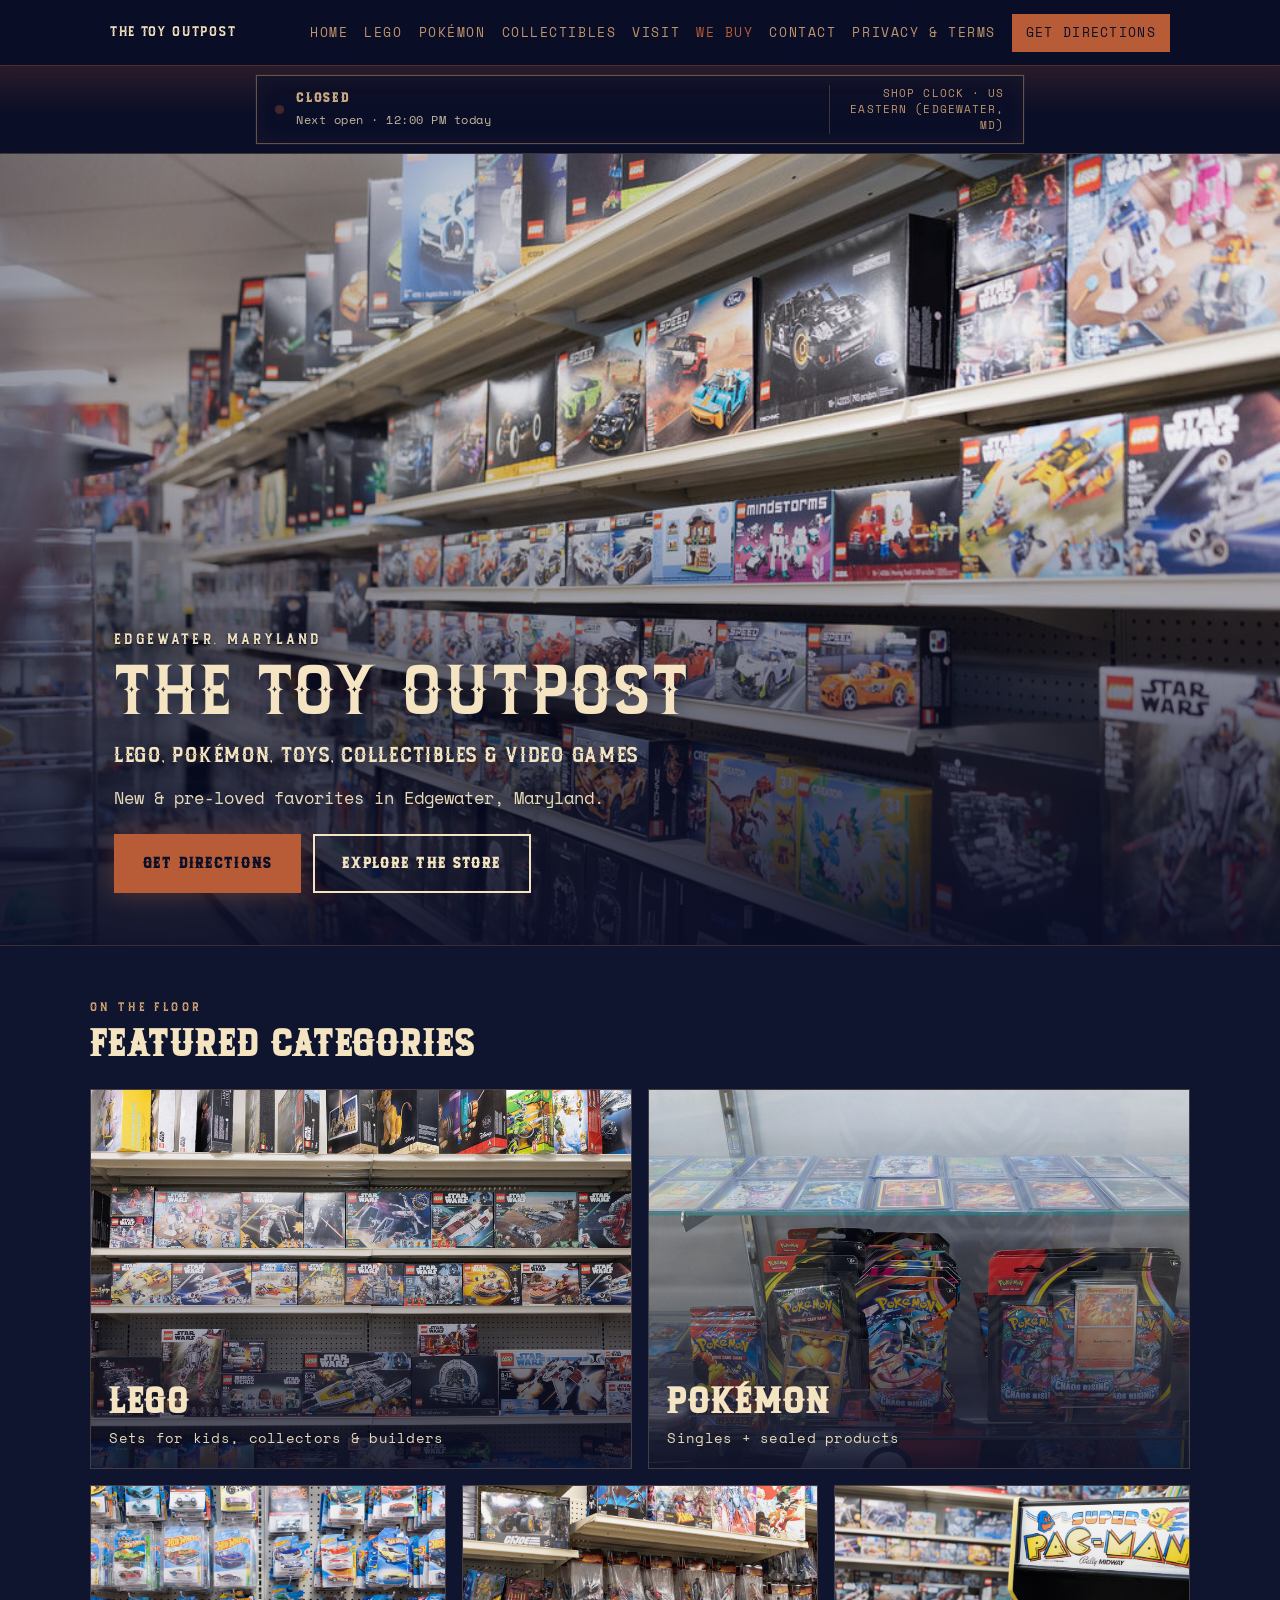
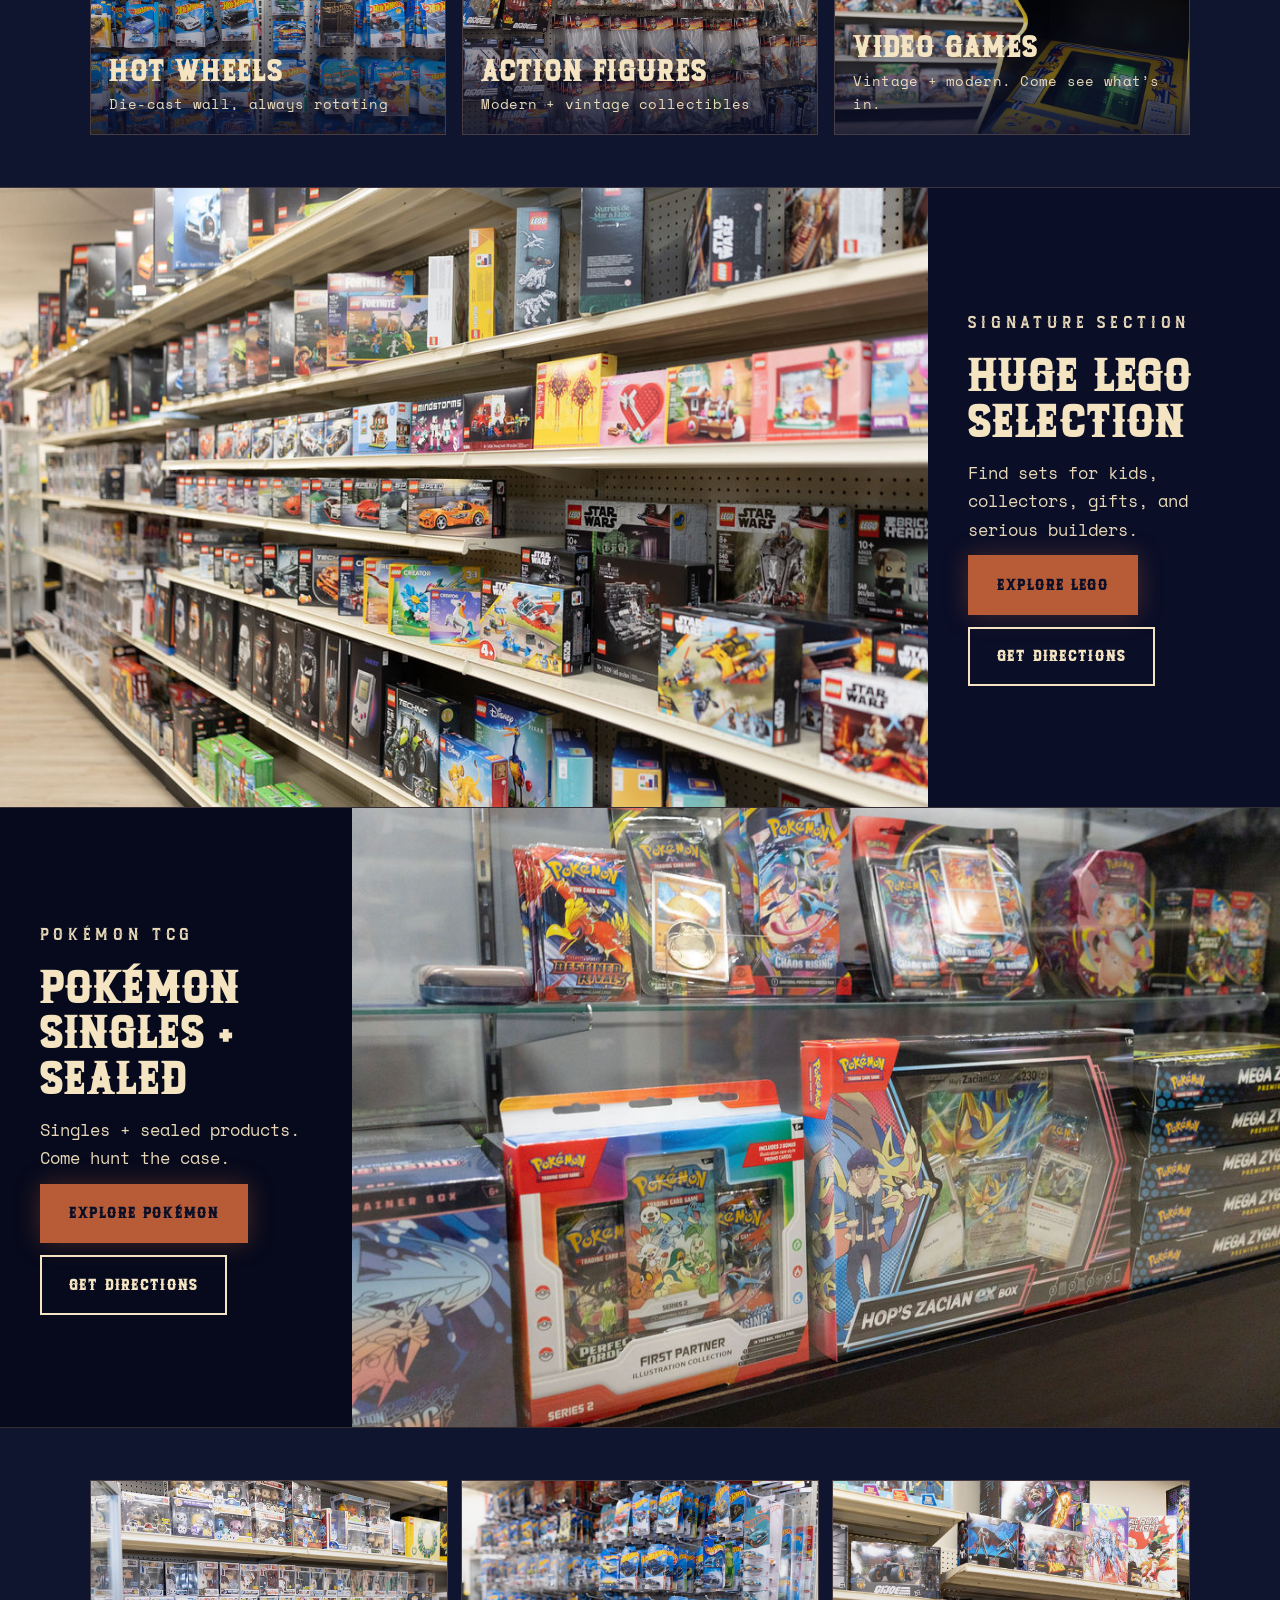
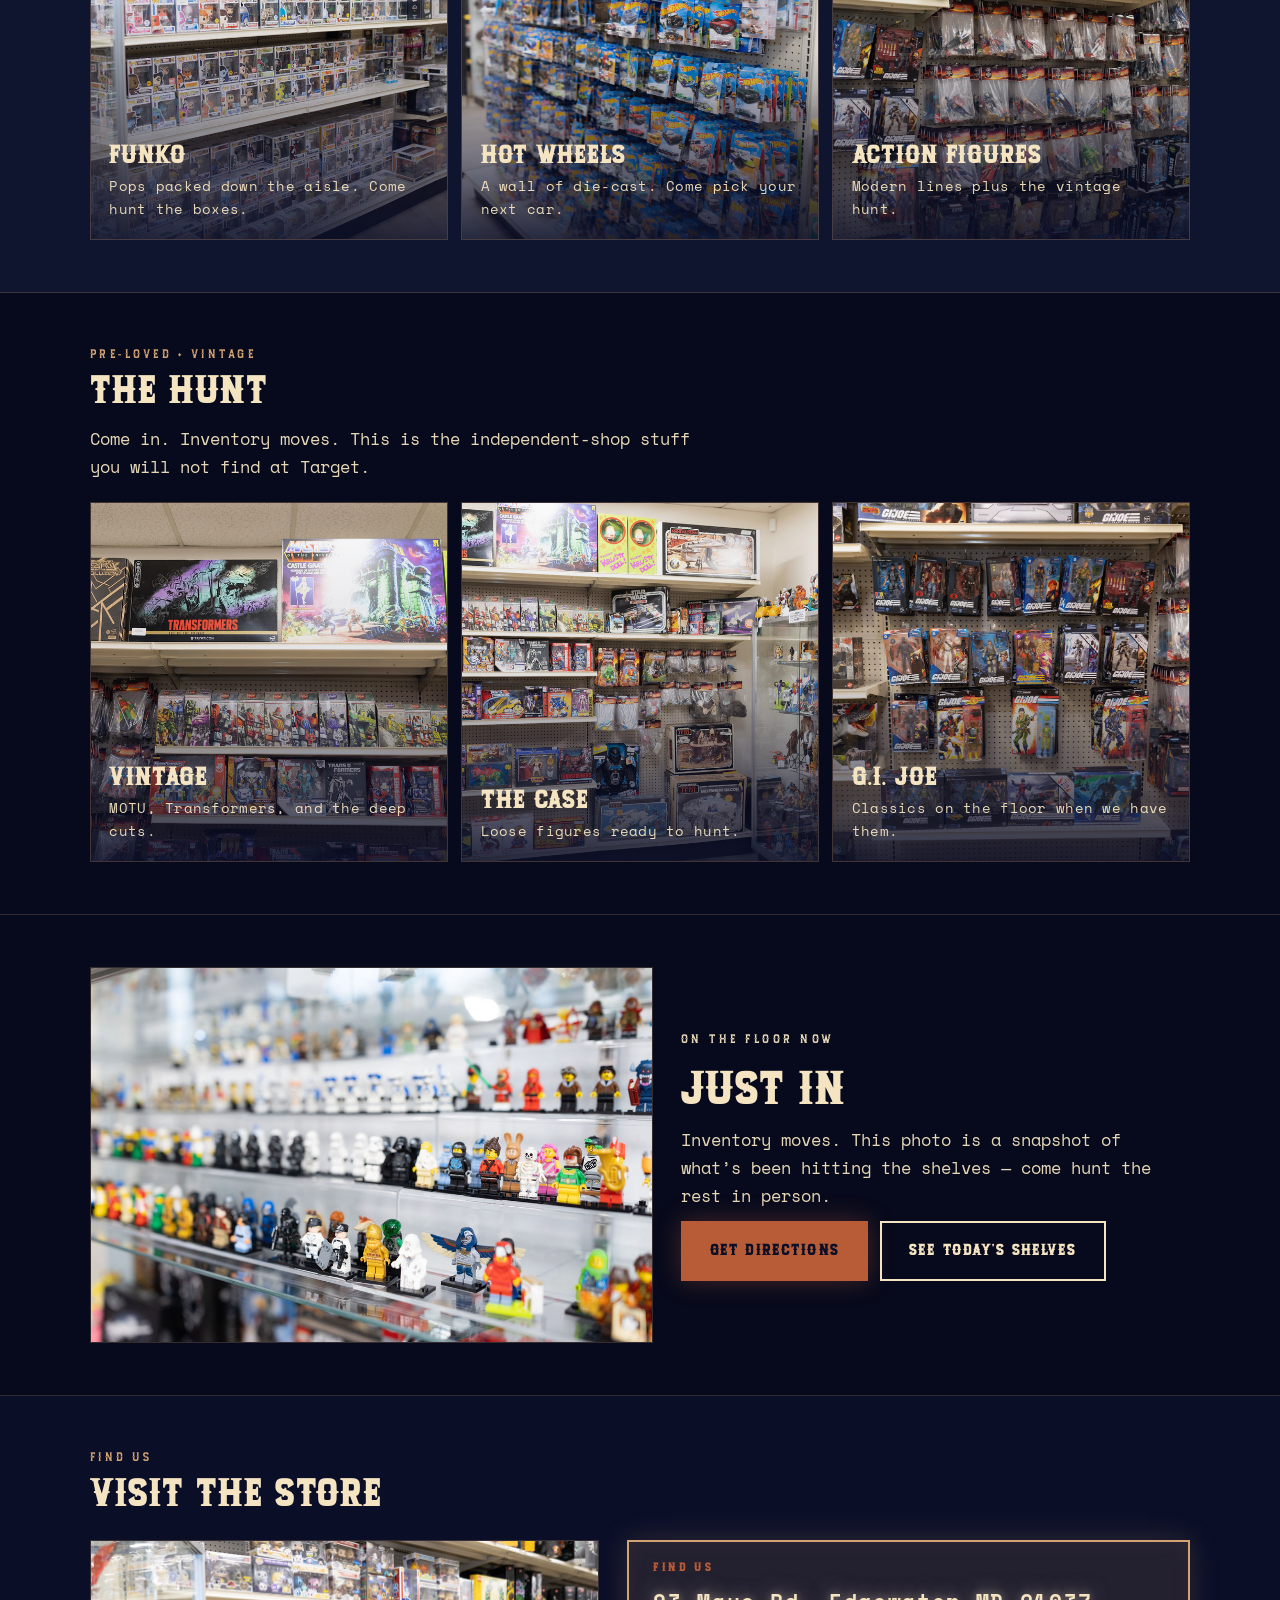
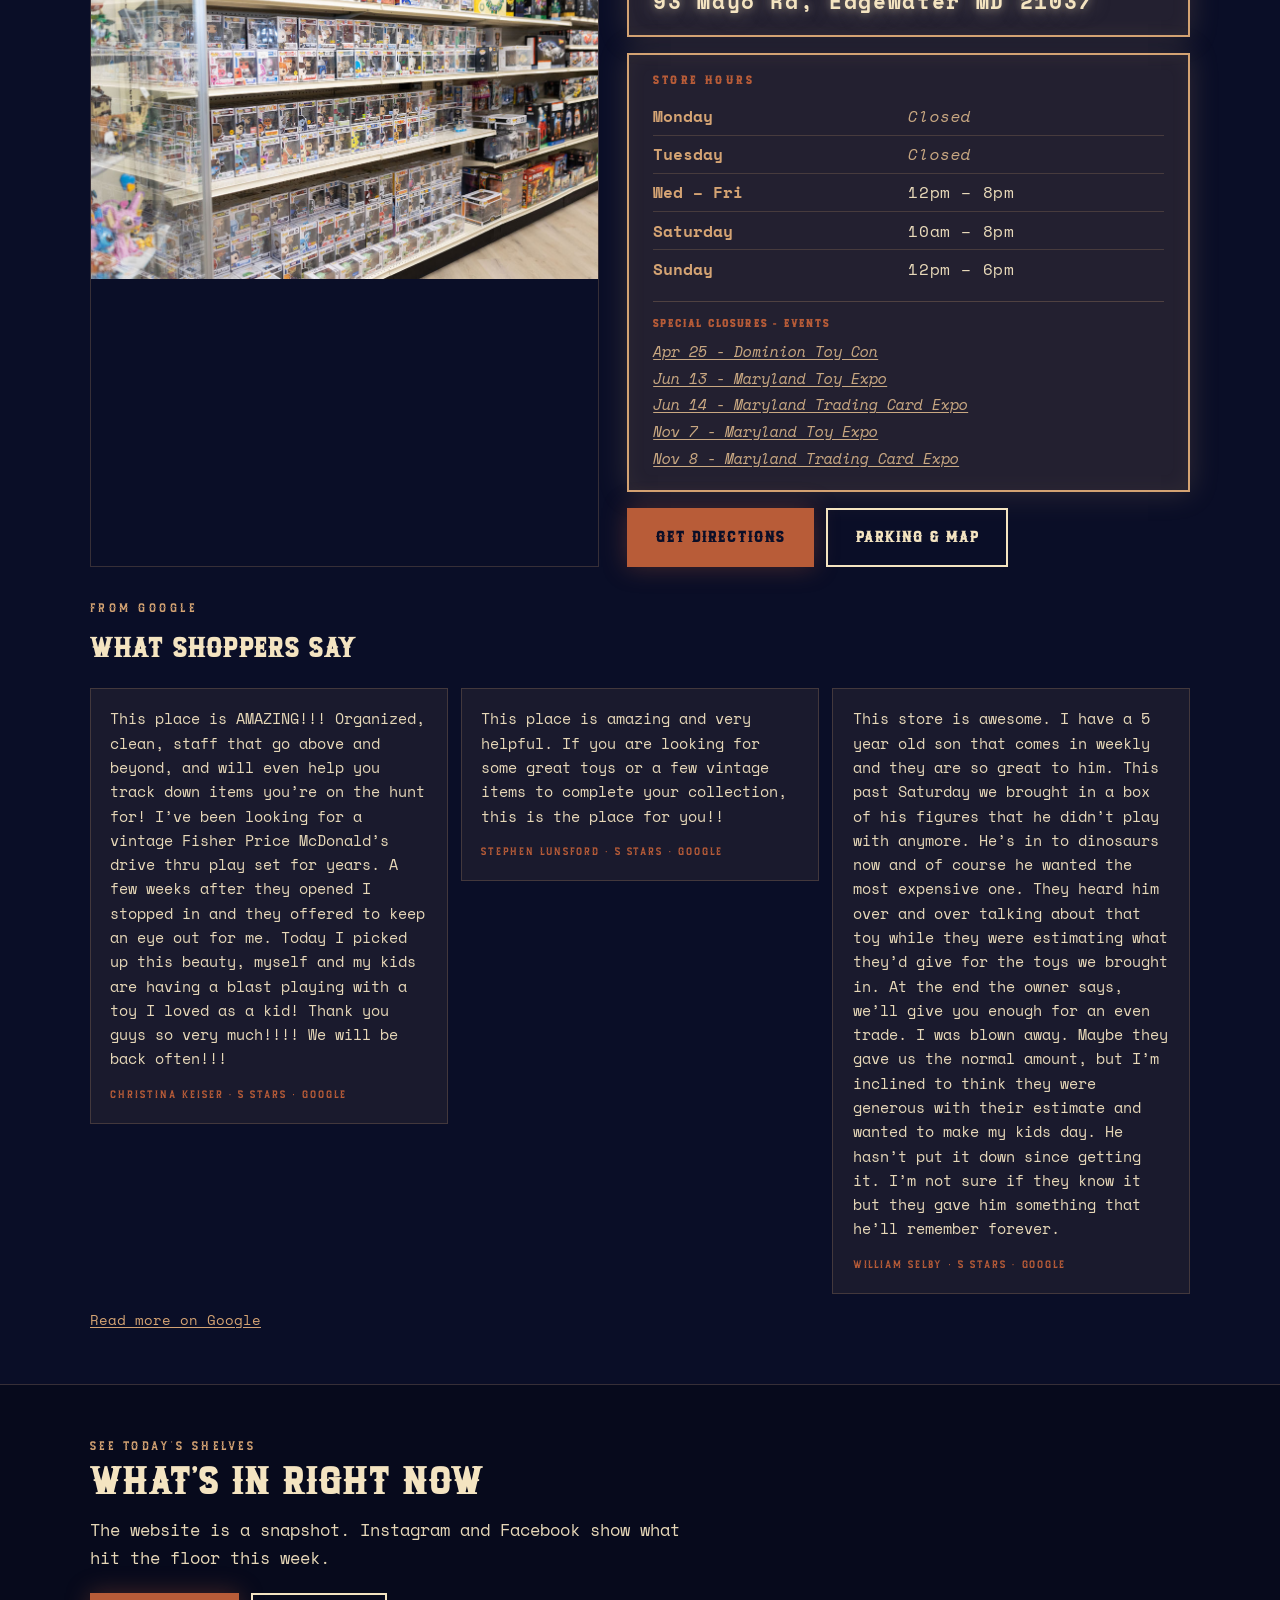
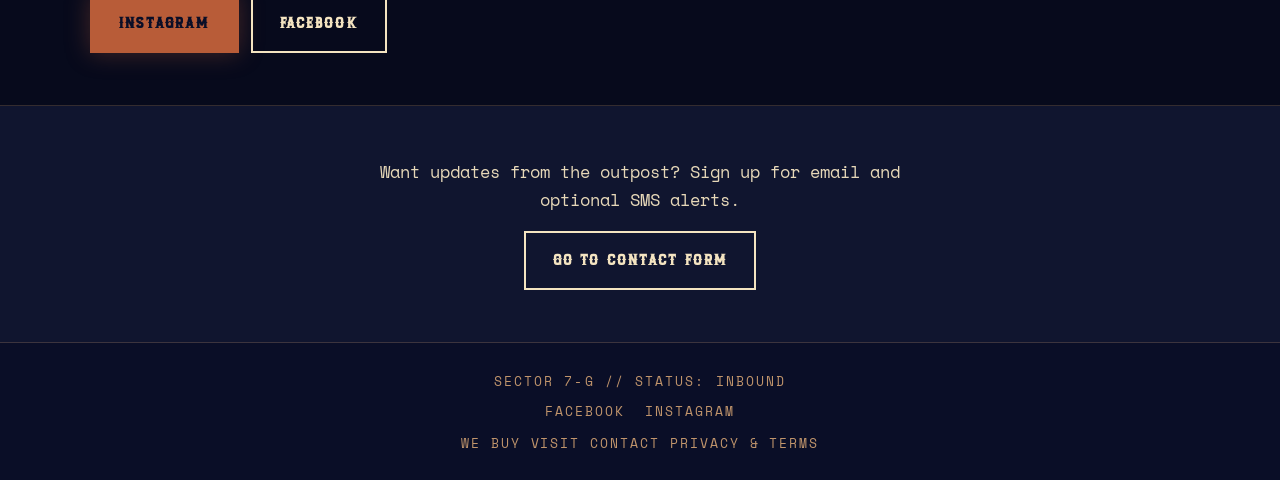
==== commit 6d85a45f: "Swap LEGO category and just-in photos for clearer shelf shots. Use set shelves on the LEGO cards and" ====
--- a/index.html
+++ b/index.html
@@ -1394,7 +1394,7 @@
                 <h2 class="section-heading" id="categories-heading">Featured categories</h2>
                 <div class="category-grid">
                     <a class="cat-card cat-lego" href="/lego.html">
-                        <img src="assets/store/lego-minifigs.jpg" width="1024" height="683" alt="Tiered display of LEGO minifigures at The Toy Outpost." loading="lazy" decoding="async">
+                        <img src="assets/store/lego-star-wars.jpg" width="1024" height="683" alt="Shelves of LEGO sets at The Toy Outpost." loading="lazy" decoding="async">
                         <div class="cat-card-copy">
                             <h3>LEGO</h3>
                             <p>Sets for kids, collectors &amp; builders</p>
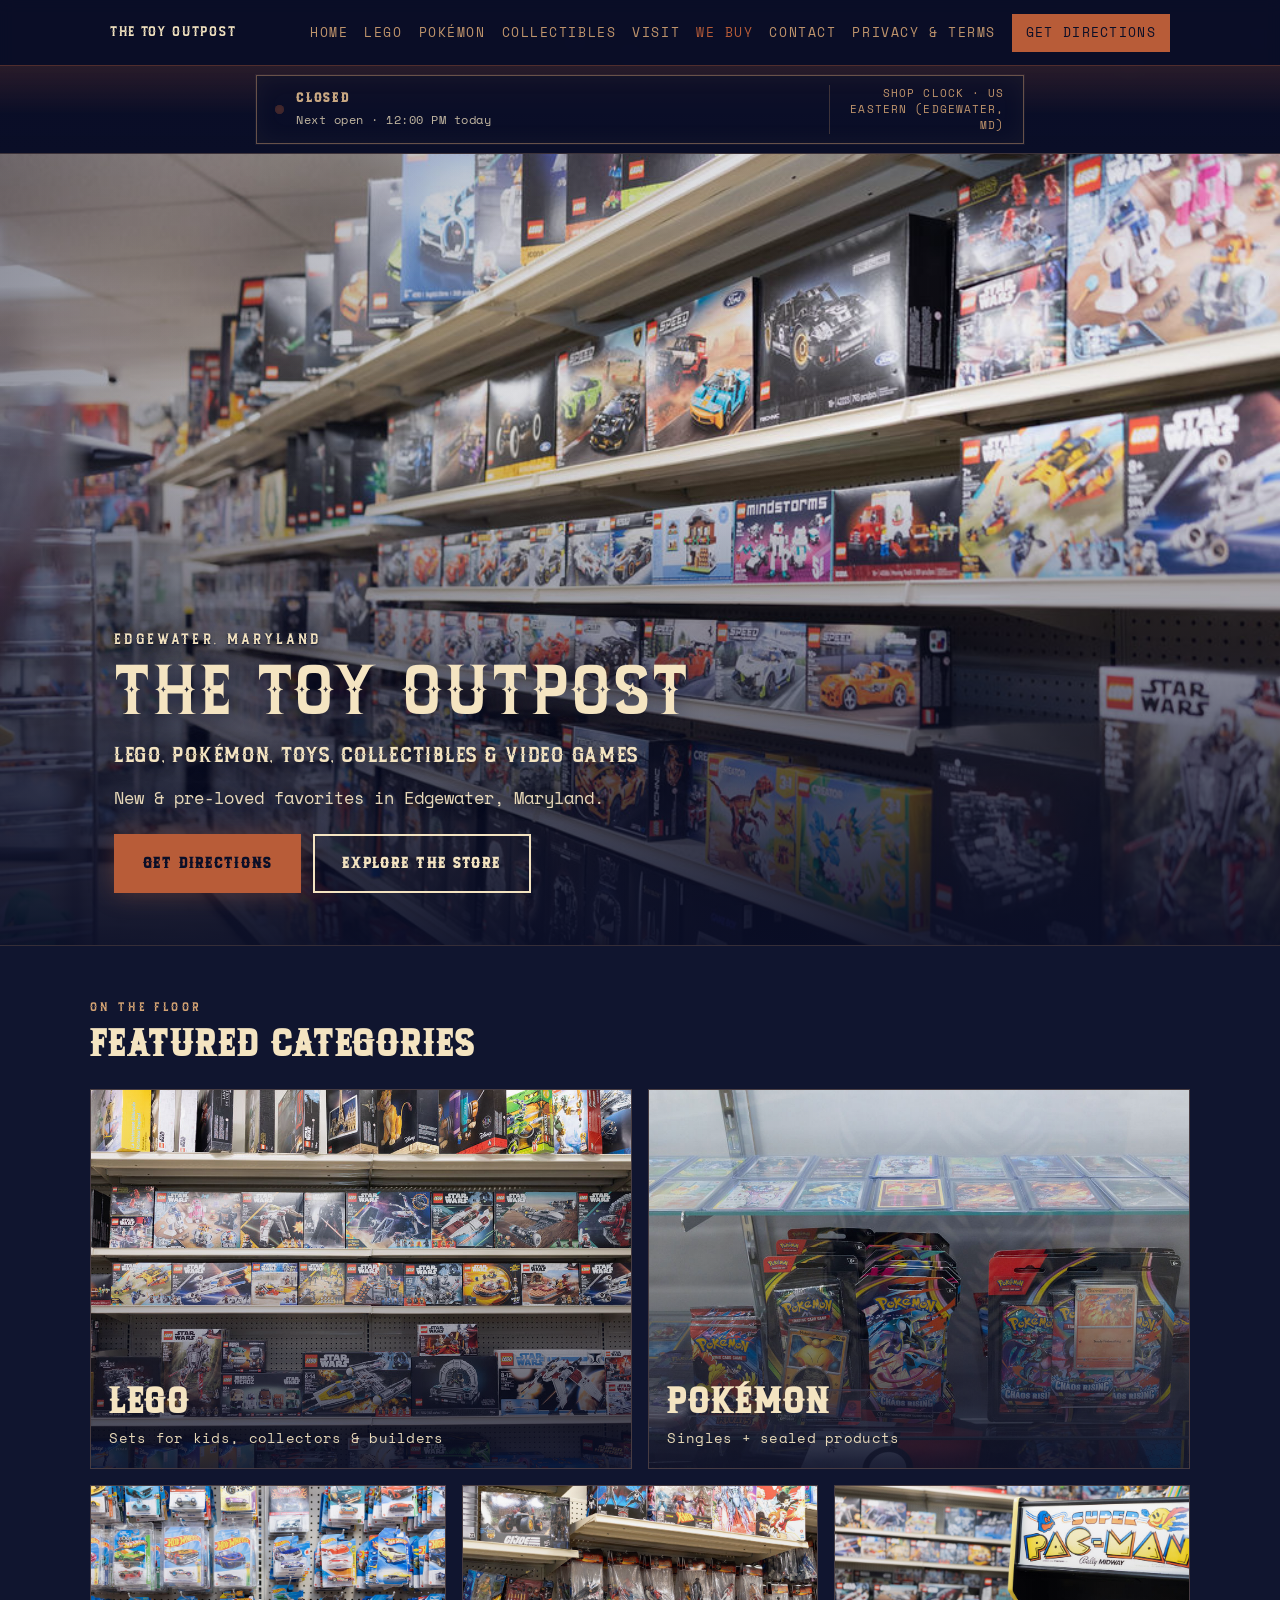
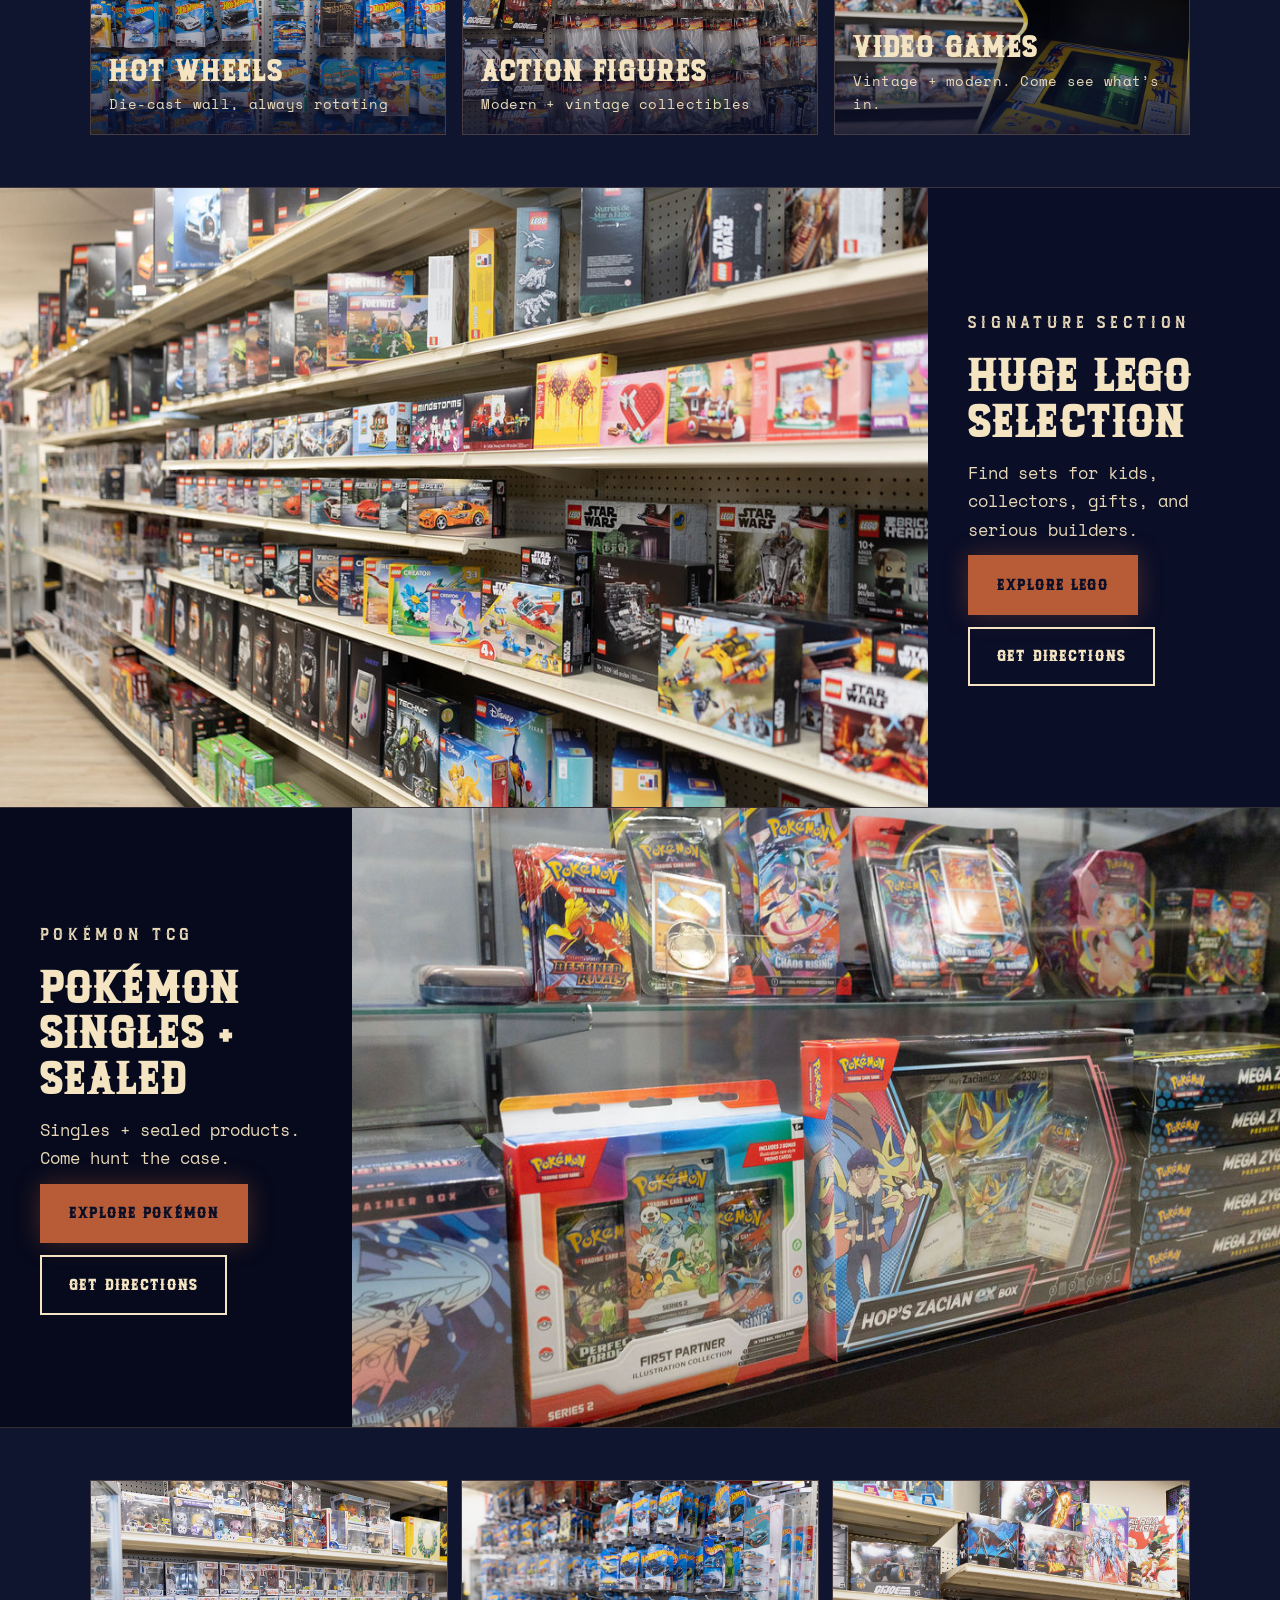
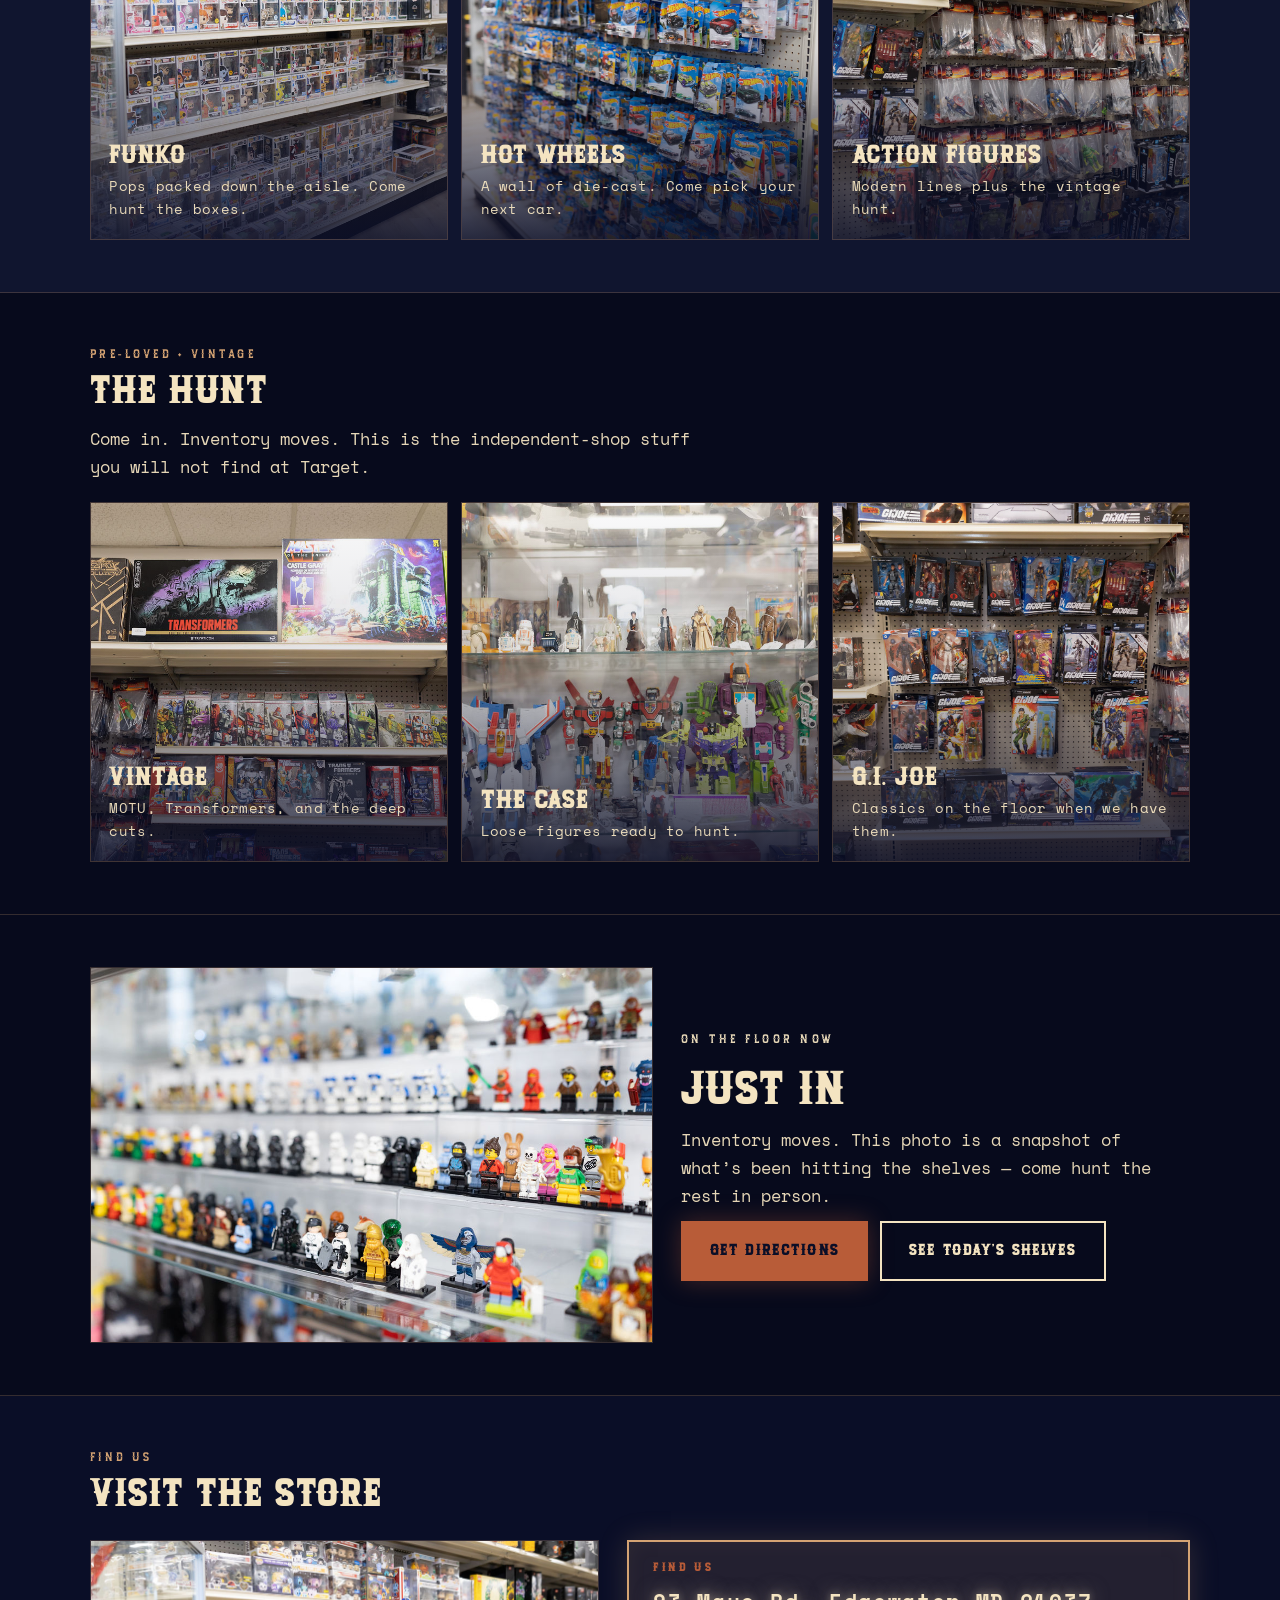
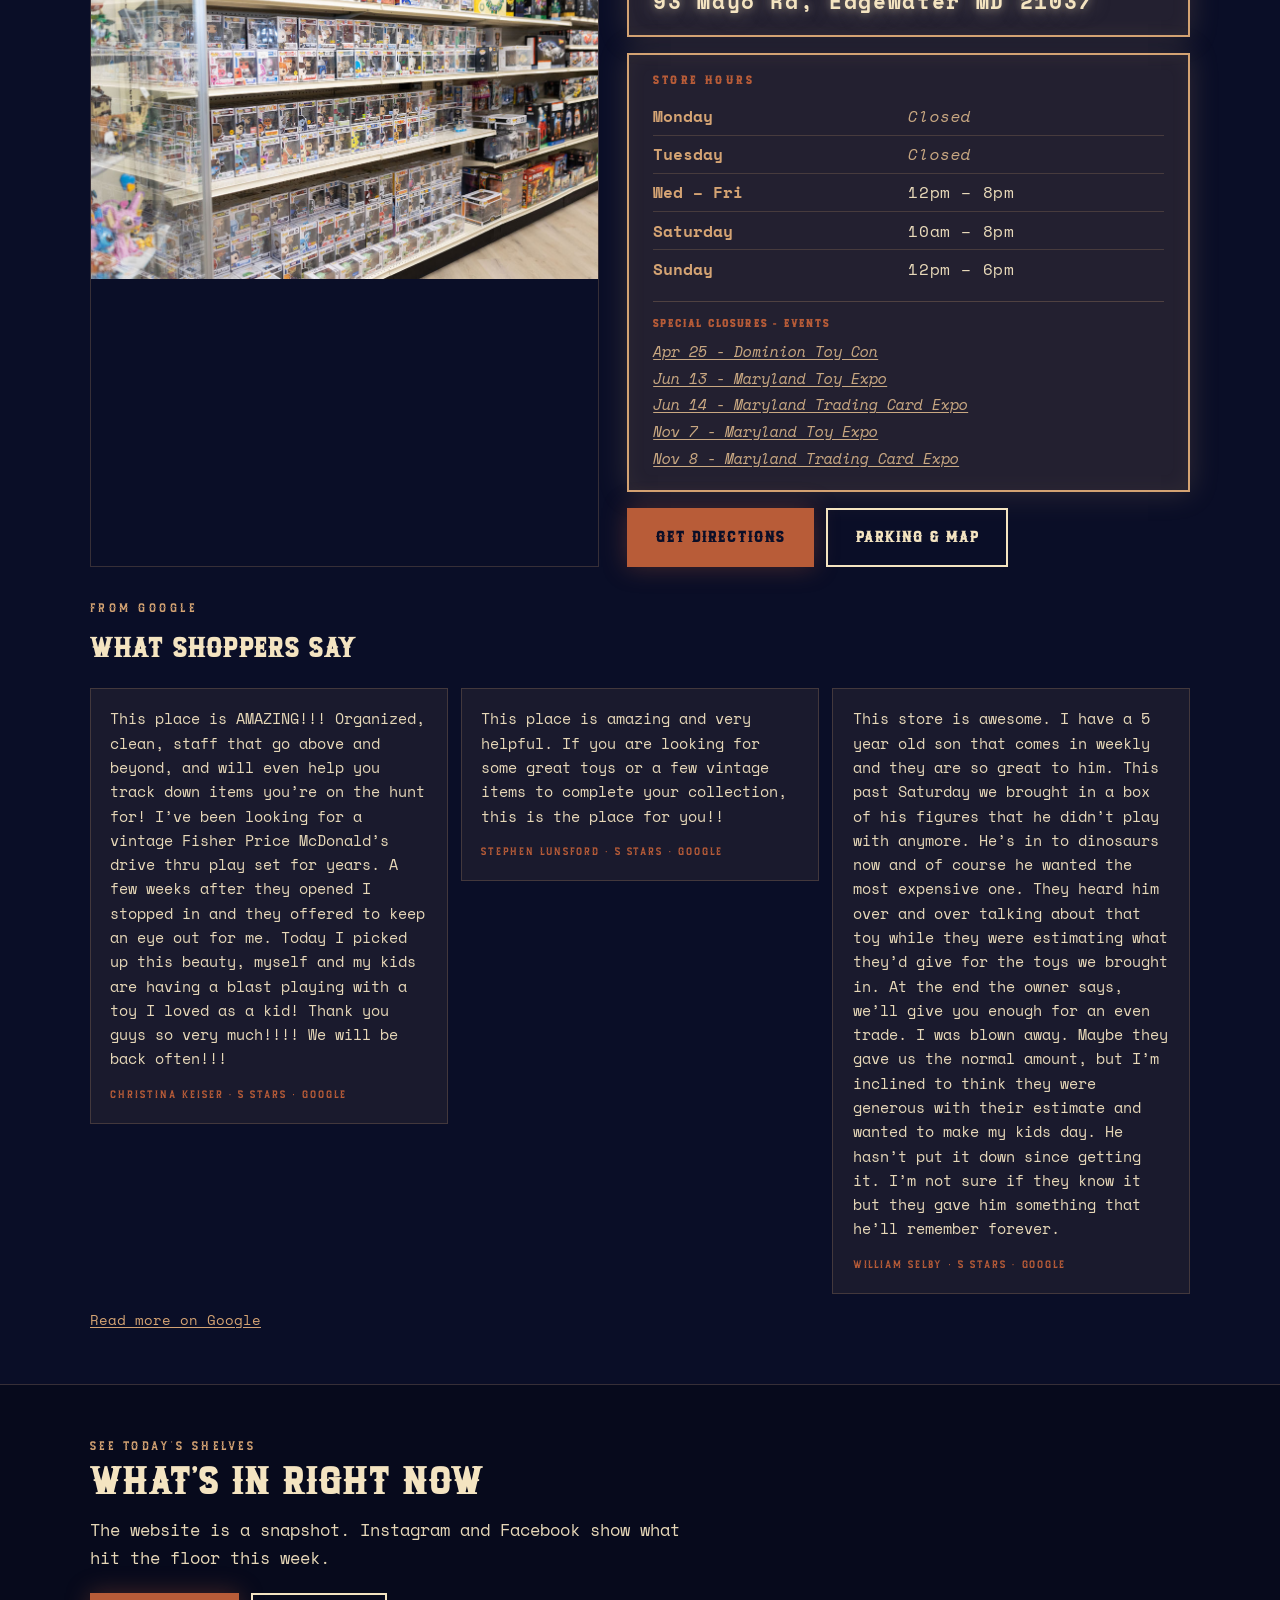
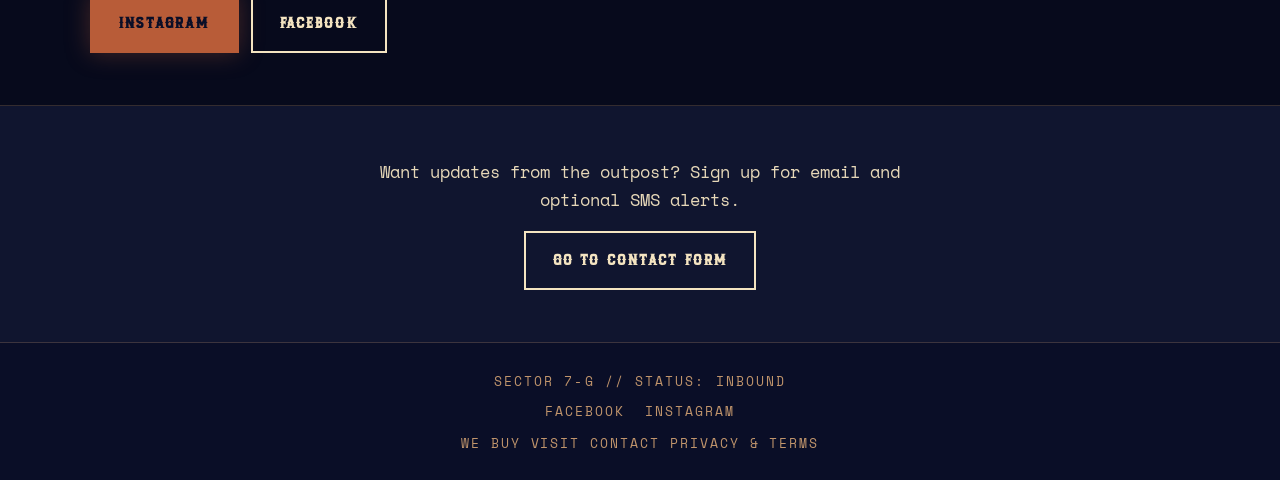
==== commit 0093cb9e: "Use a glass-case photo for the homepage The Case tile. The previous wall shot cropped away the case," ====
--- a/index.html
+++ b/index.html
@@ -1504,7 +1504,7 @@
                         </div>
                     </a>
                     <a class="cat-card trio-card" href="/collectibles.html#action-figures">
-                        <img src="assets/store/action-figures-wall.jpg" width="1024" height="683" alt="A glass case of loose action figures and collectibles." loading="lazy" decoding="async">
+                        <img src="assets/store/hunt-case.jpg" width="1024" height="683" alt="A glass case of loose action figures and collectibles." loading="lazy" decoding="async">
                         <div class="cat-card-copy">
                             <h3>The case</h3>
                             <p>Loose figures ready to hunt.</p>
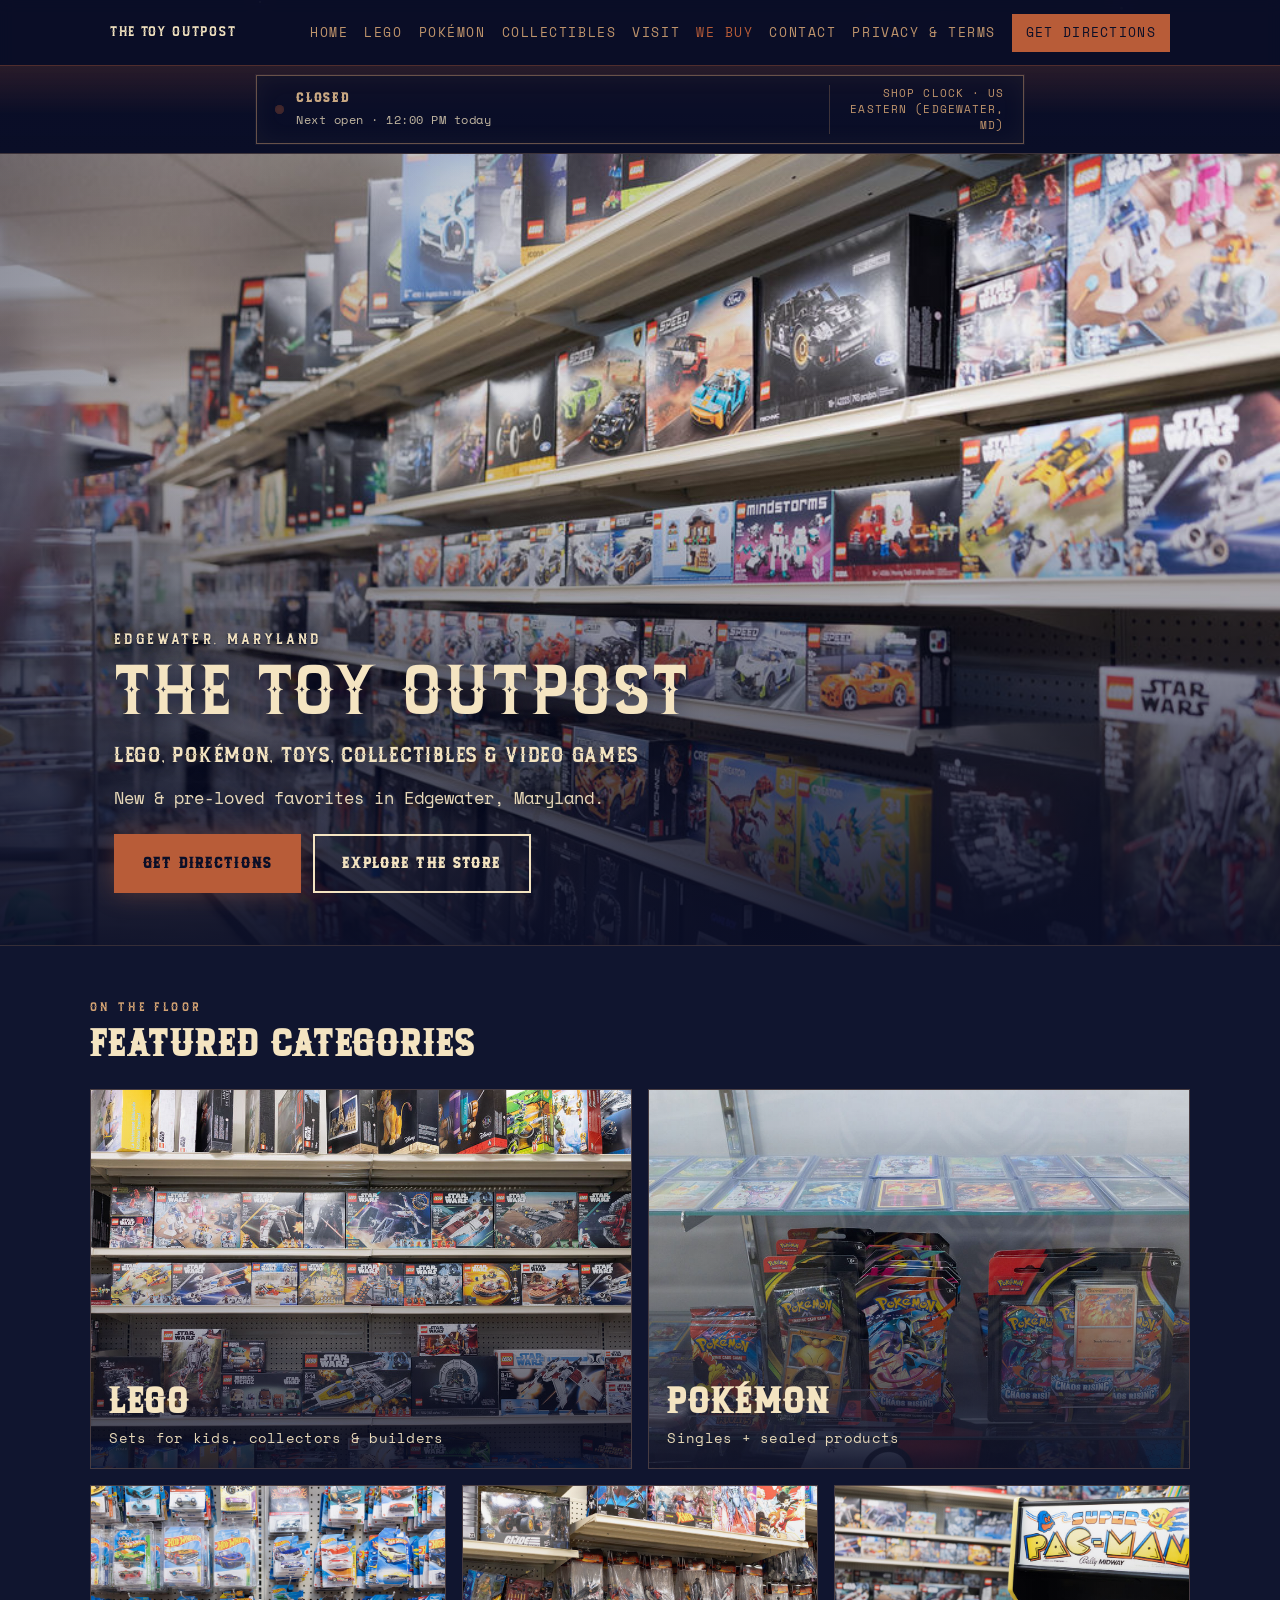
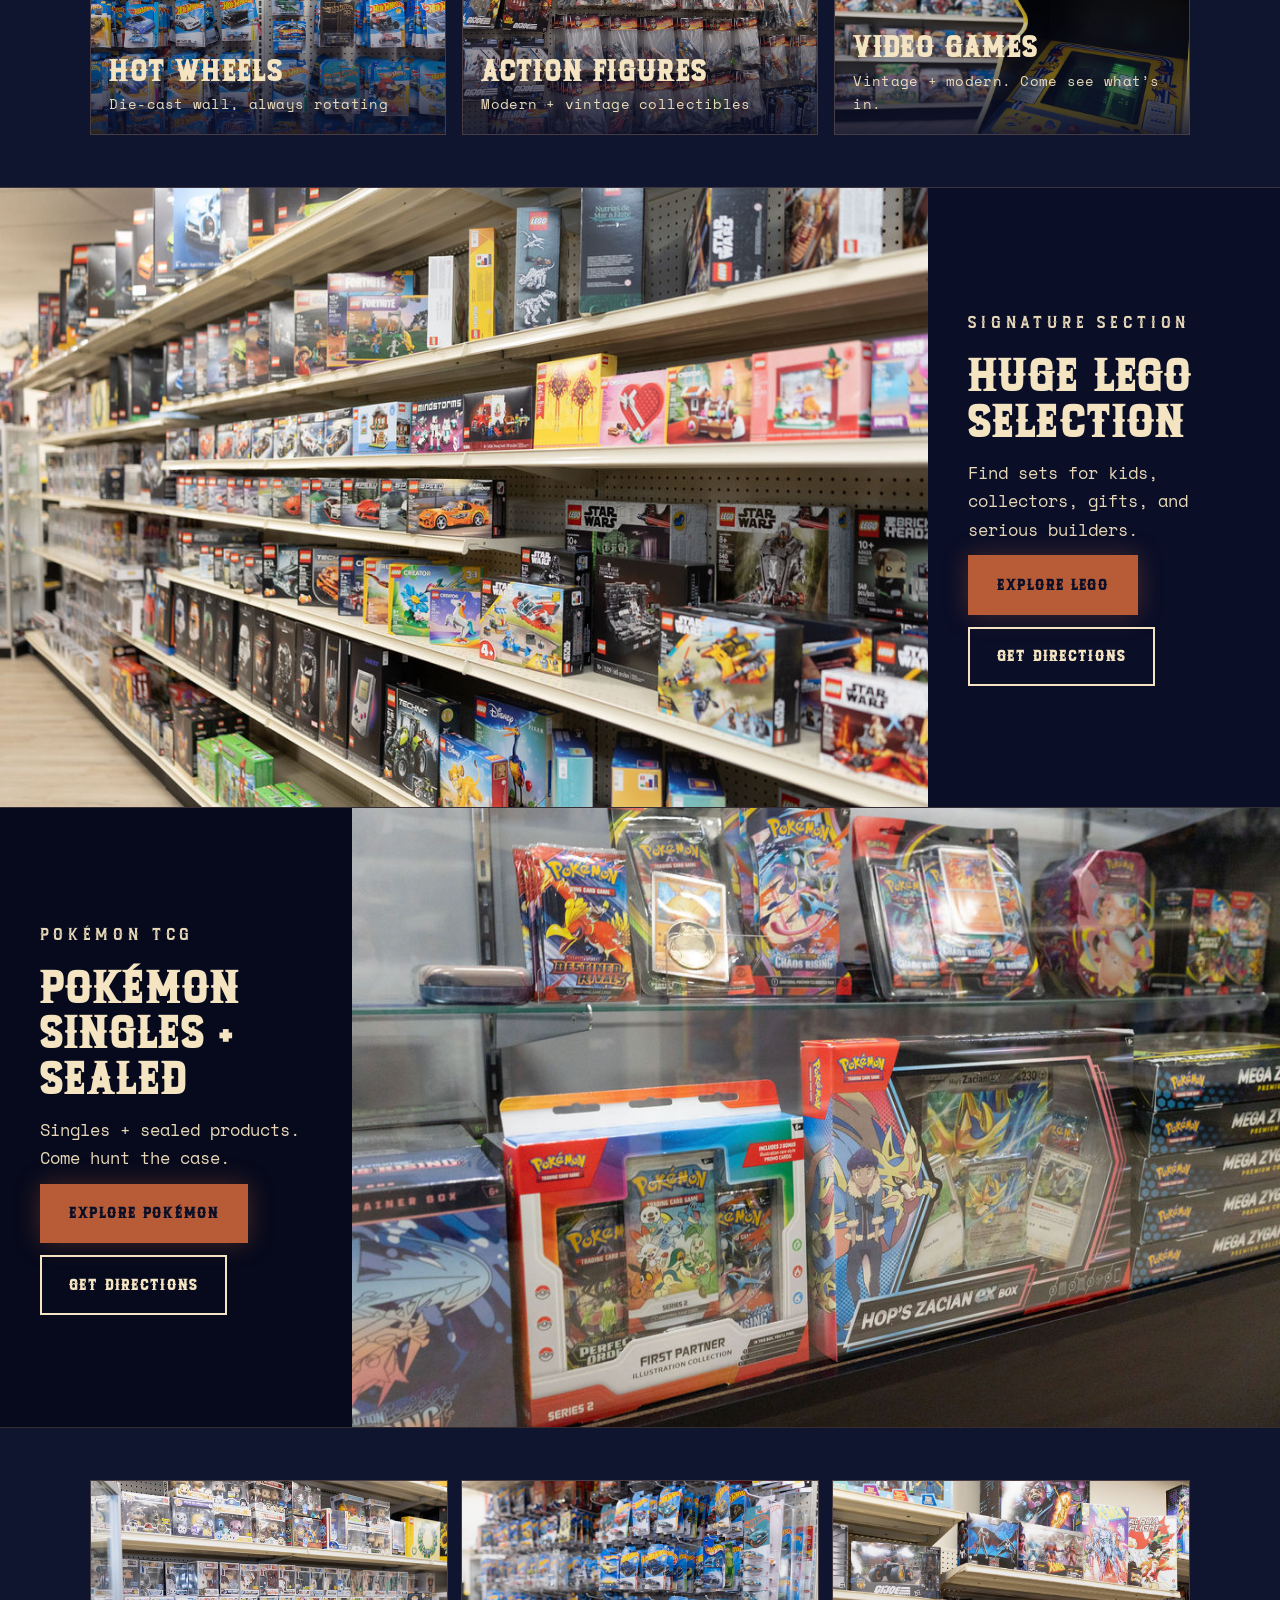
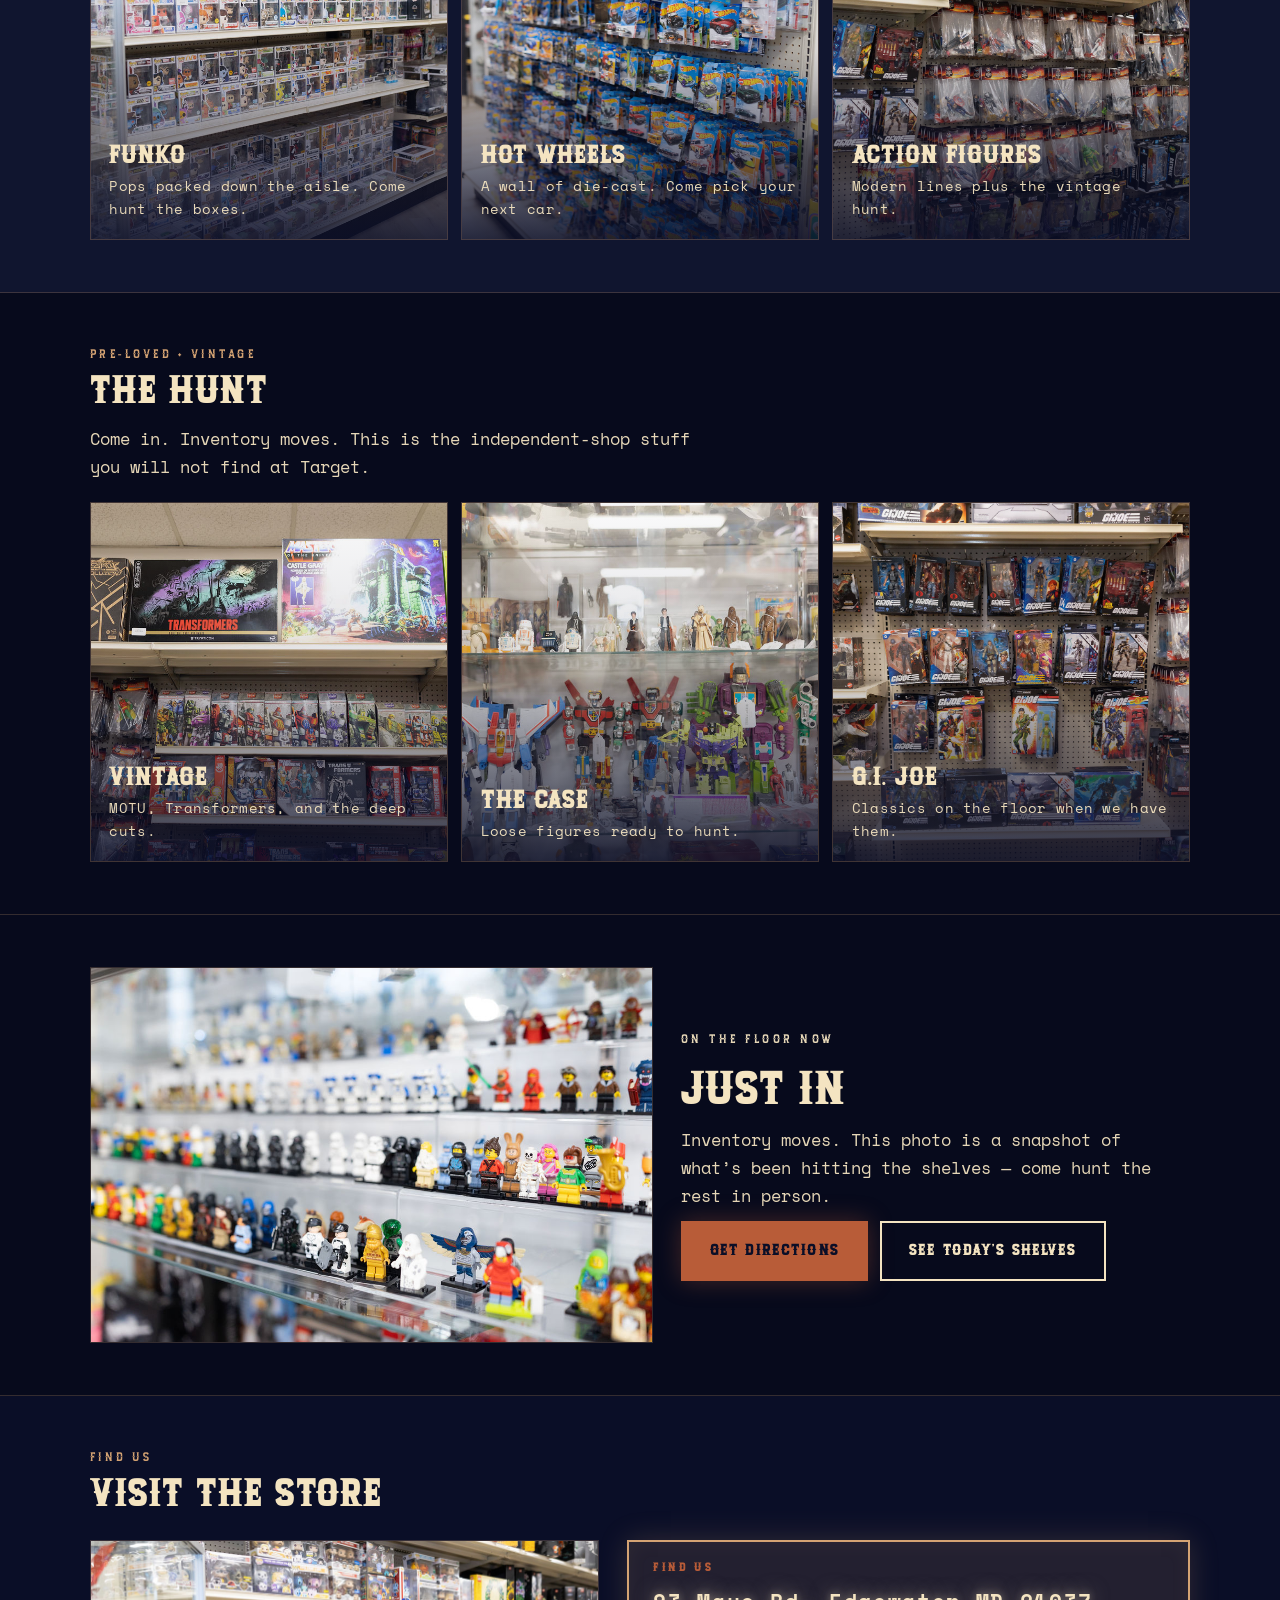
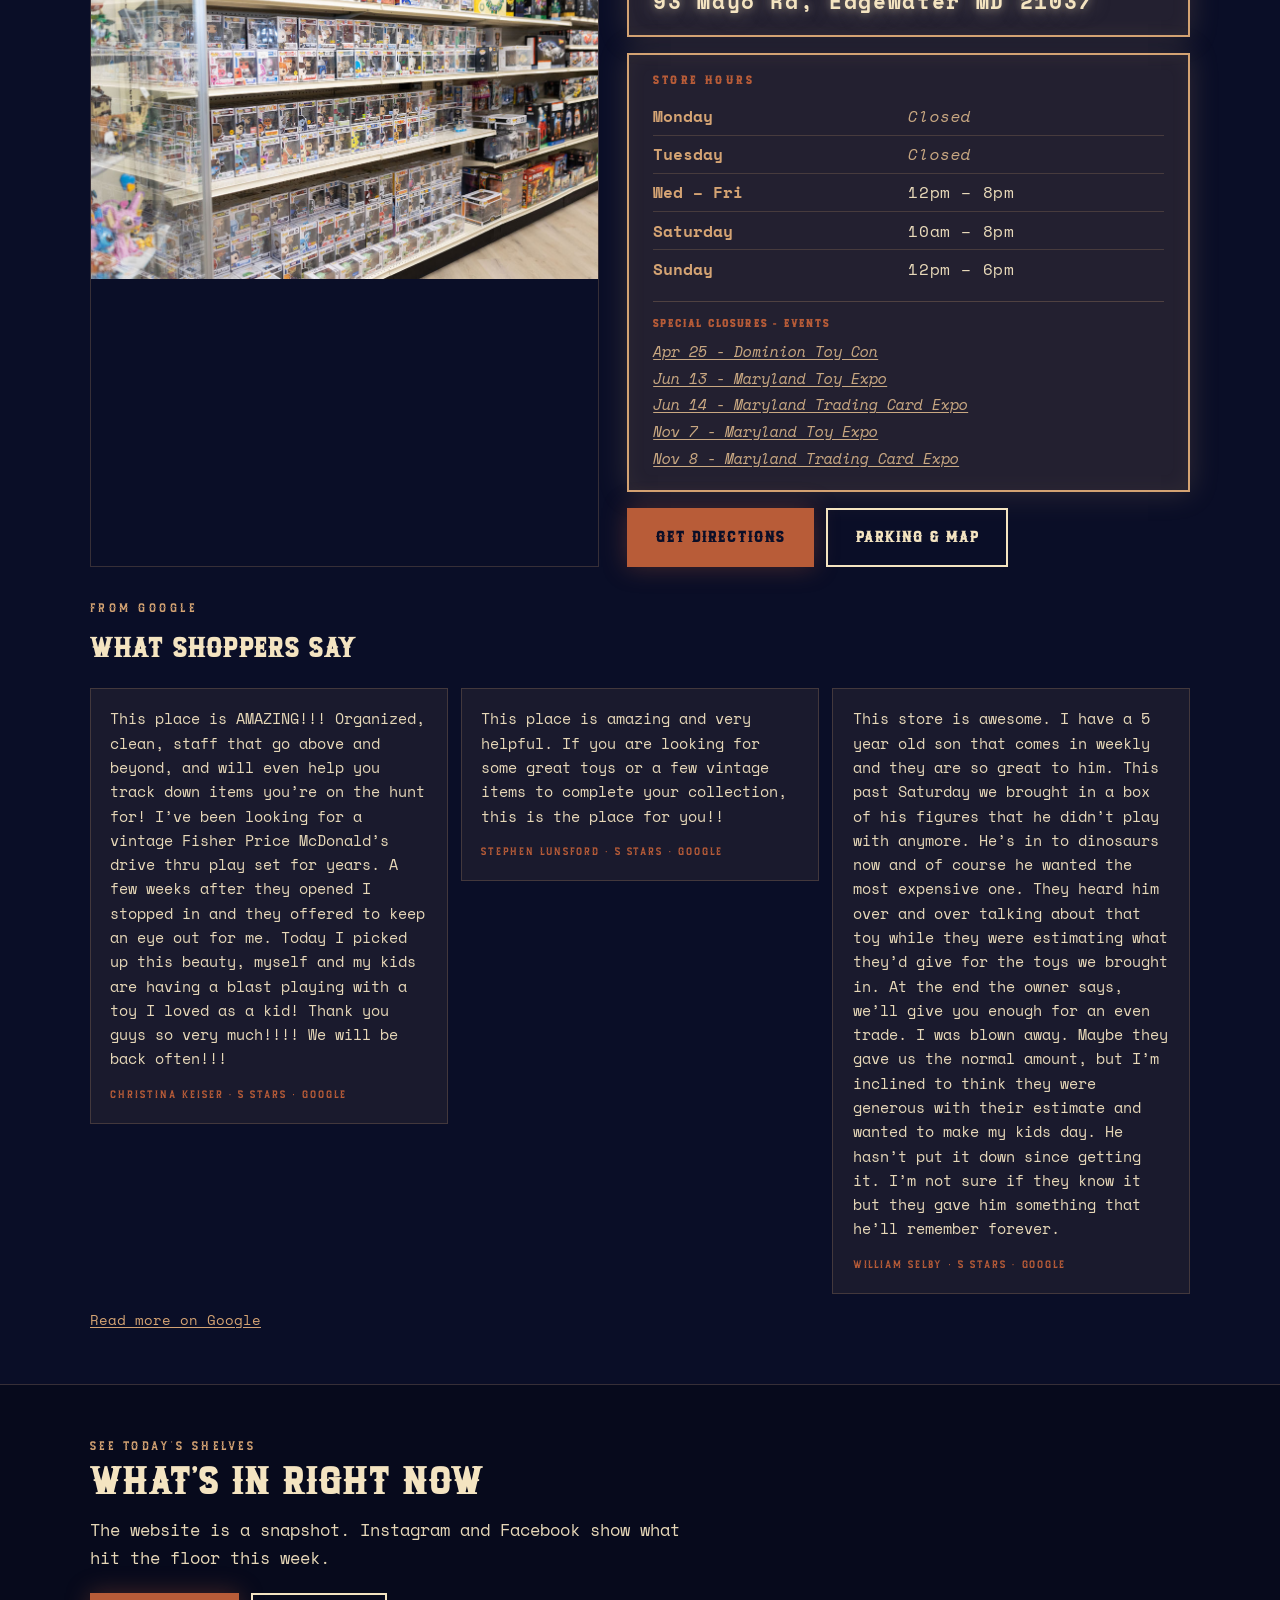
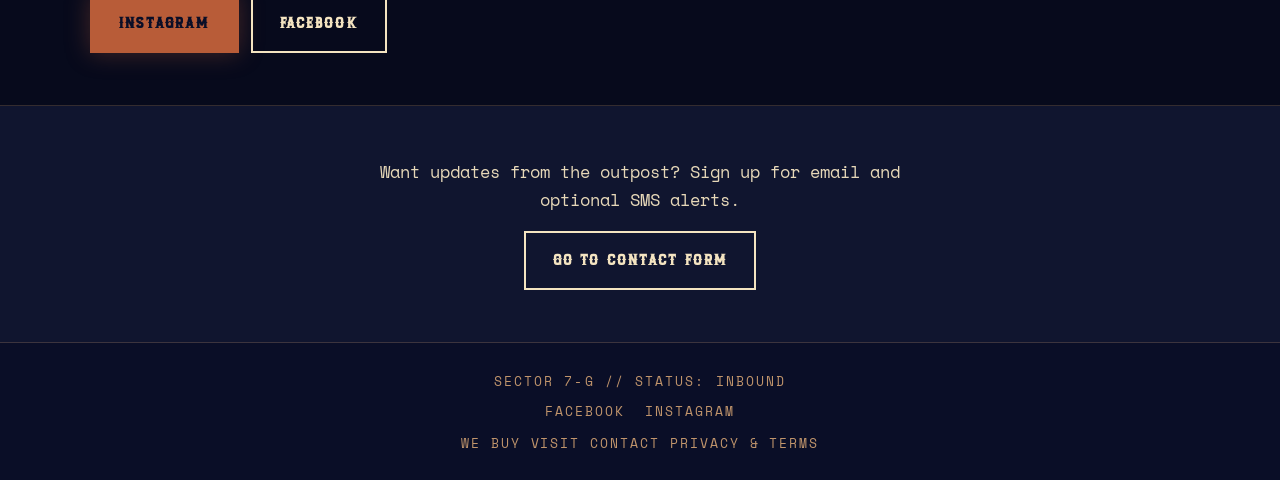
==== commit d3c0eaef: "Show closing time in the shop clock when the store is open. The status bar now reads Open until 8pm " ====
--- a/index.html
+++ b/index.html
@@ -418,6 +418,10 @@
 
         .store-status[data-open="false"] .store-status-hint:not(:empty) {
             color: rgba(244, 228, 193, 0.78);
+        }
+
+        .store-status-hint:empty {
+            display: none;
         }
 
         .store-status-tz {
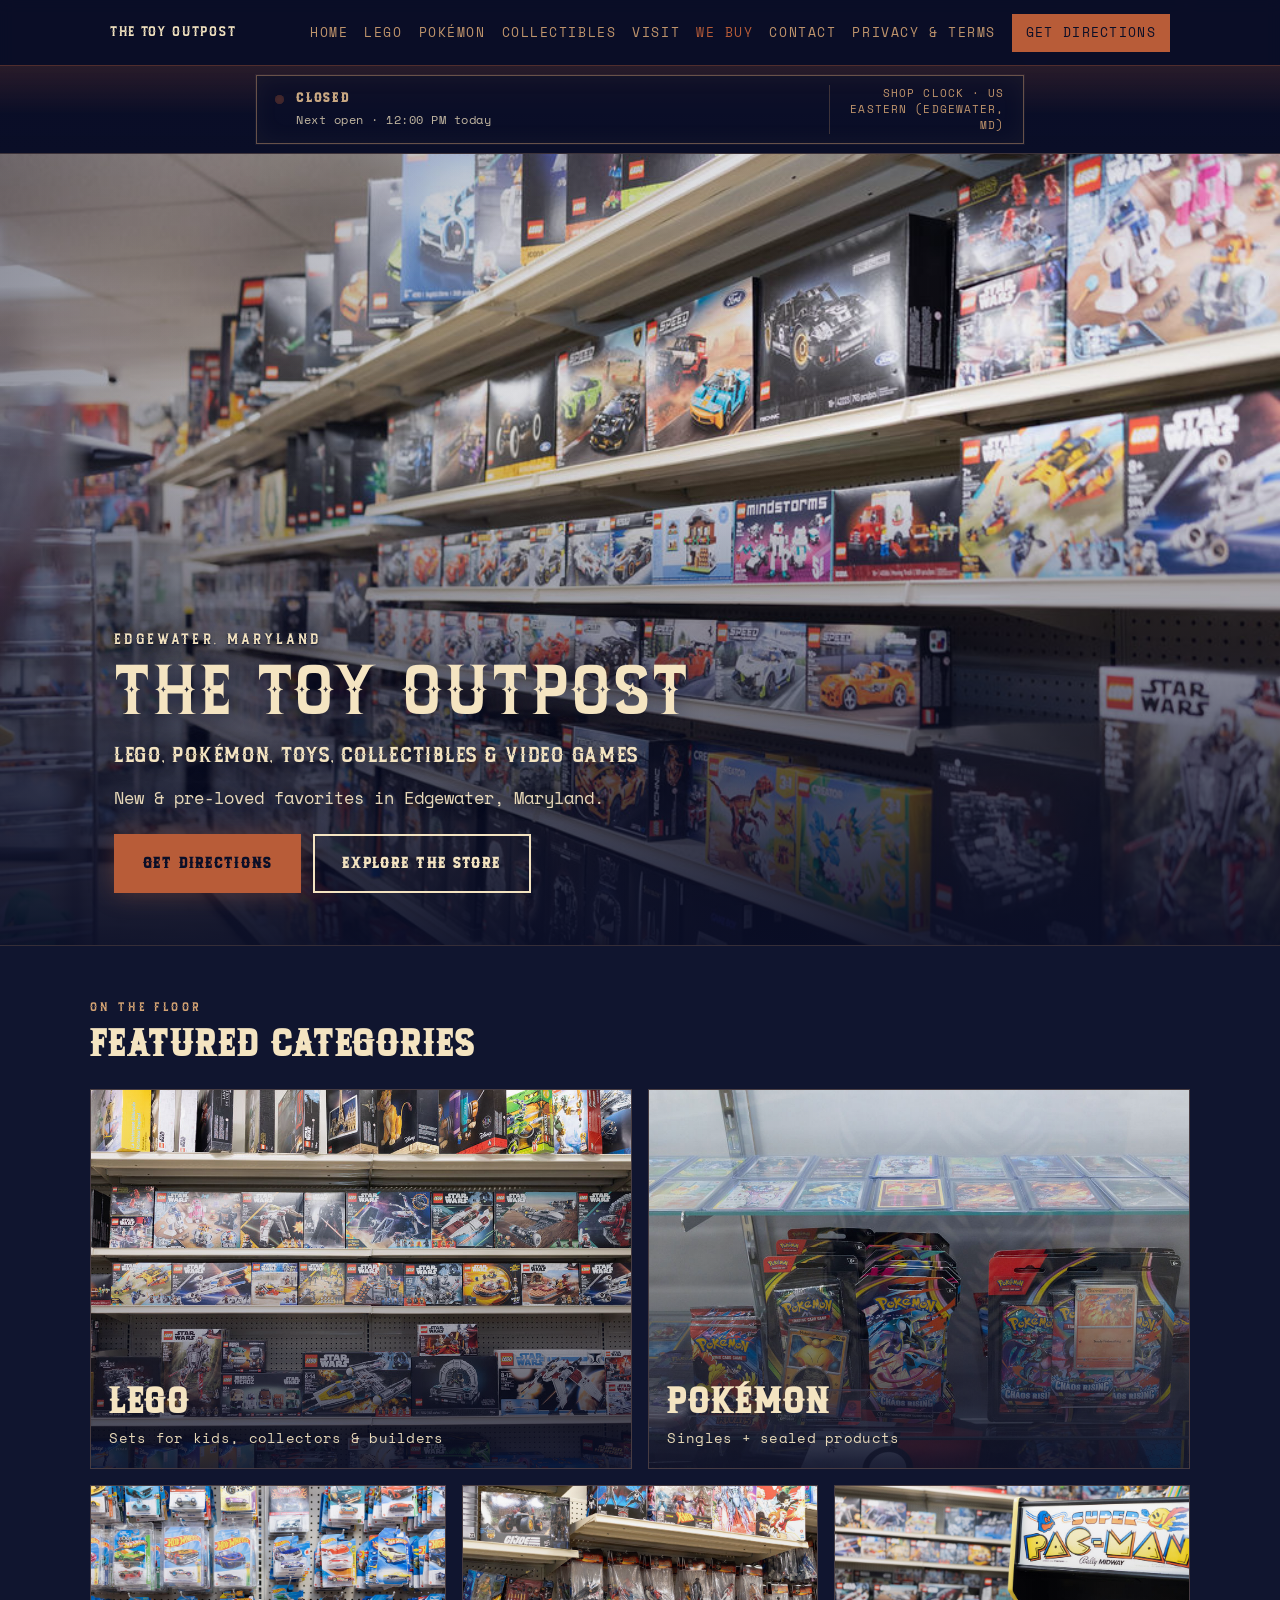
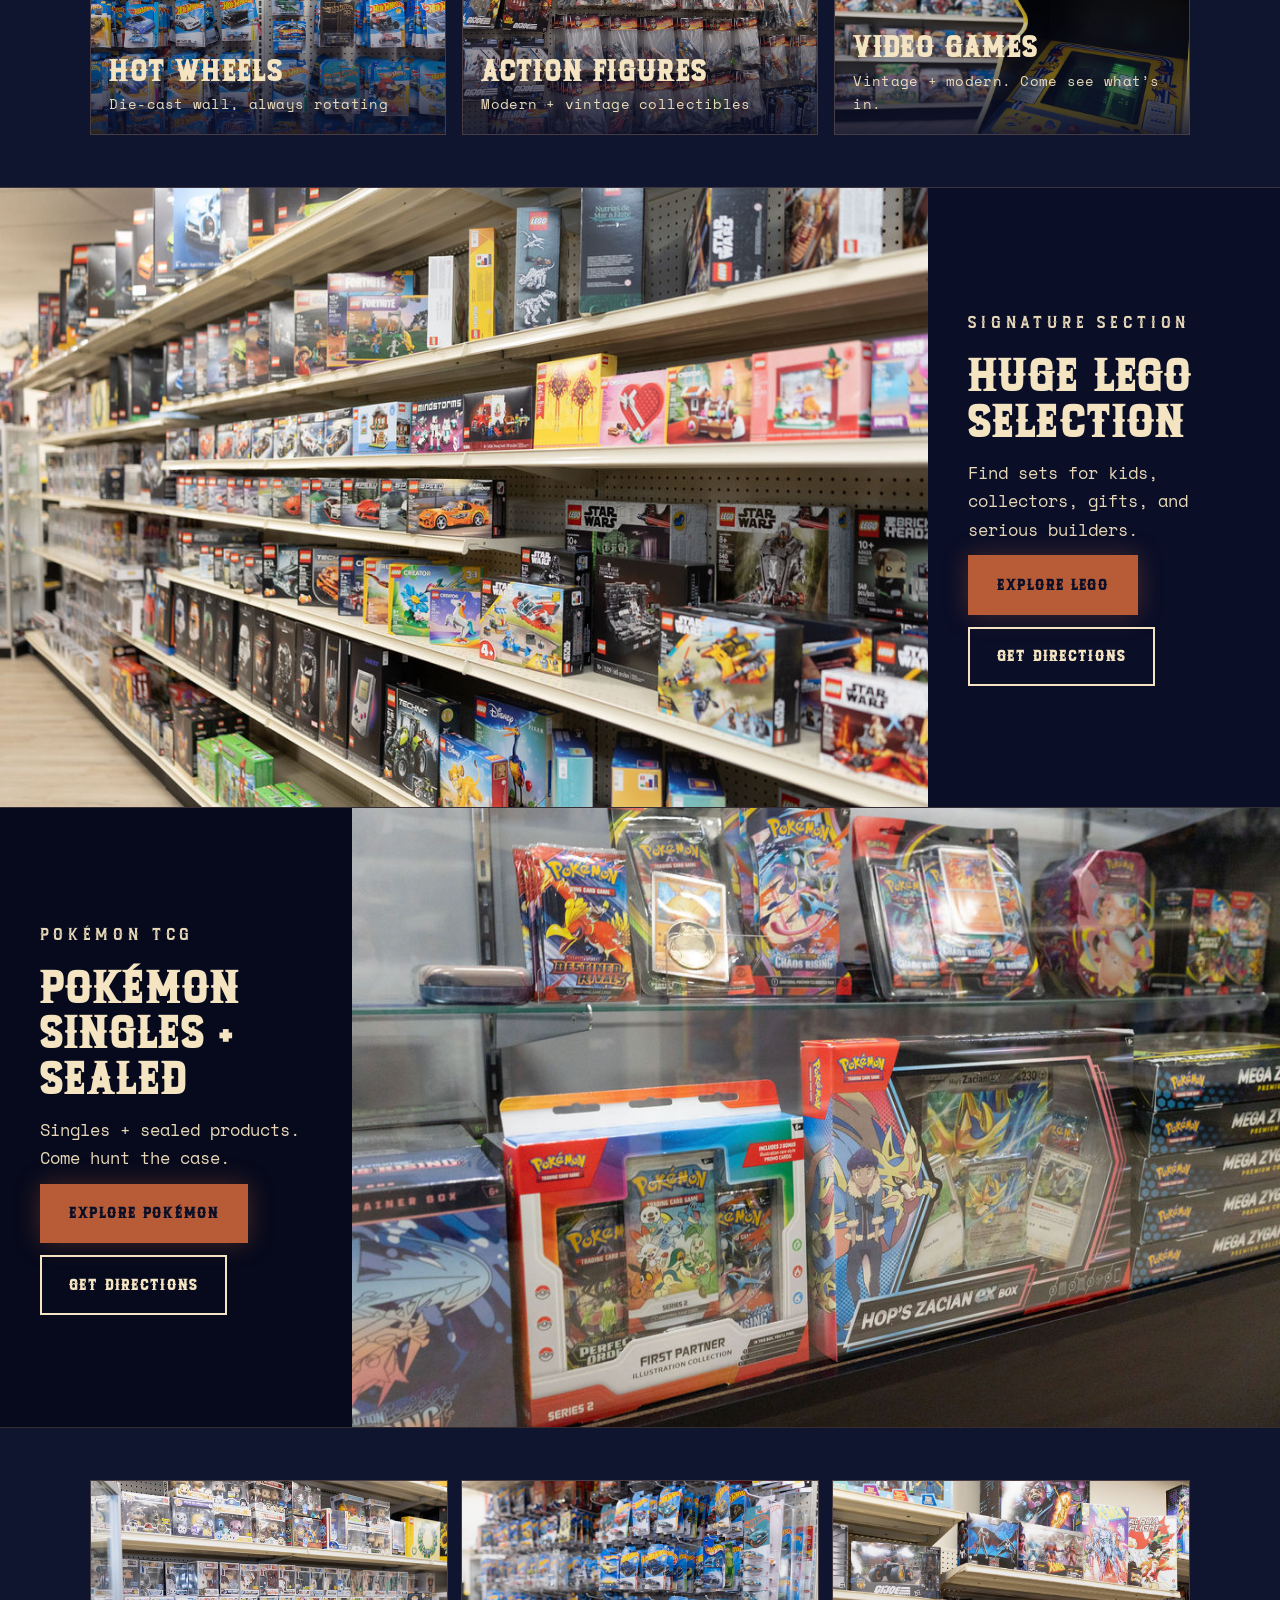
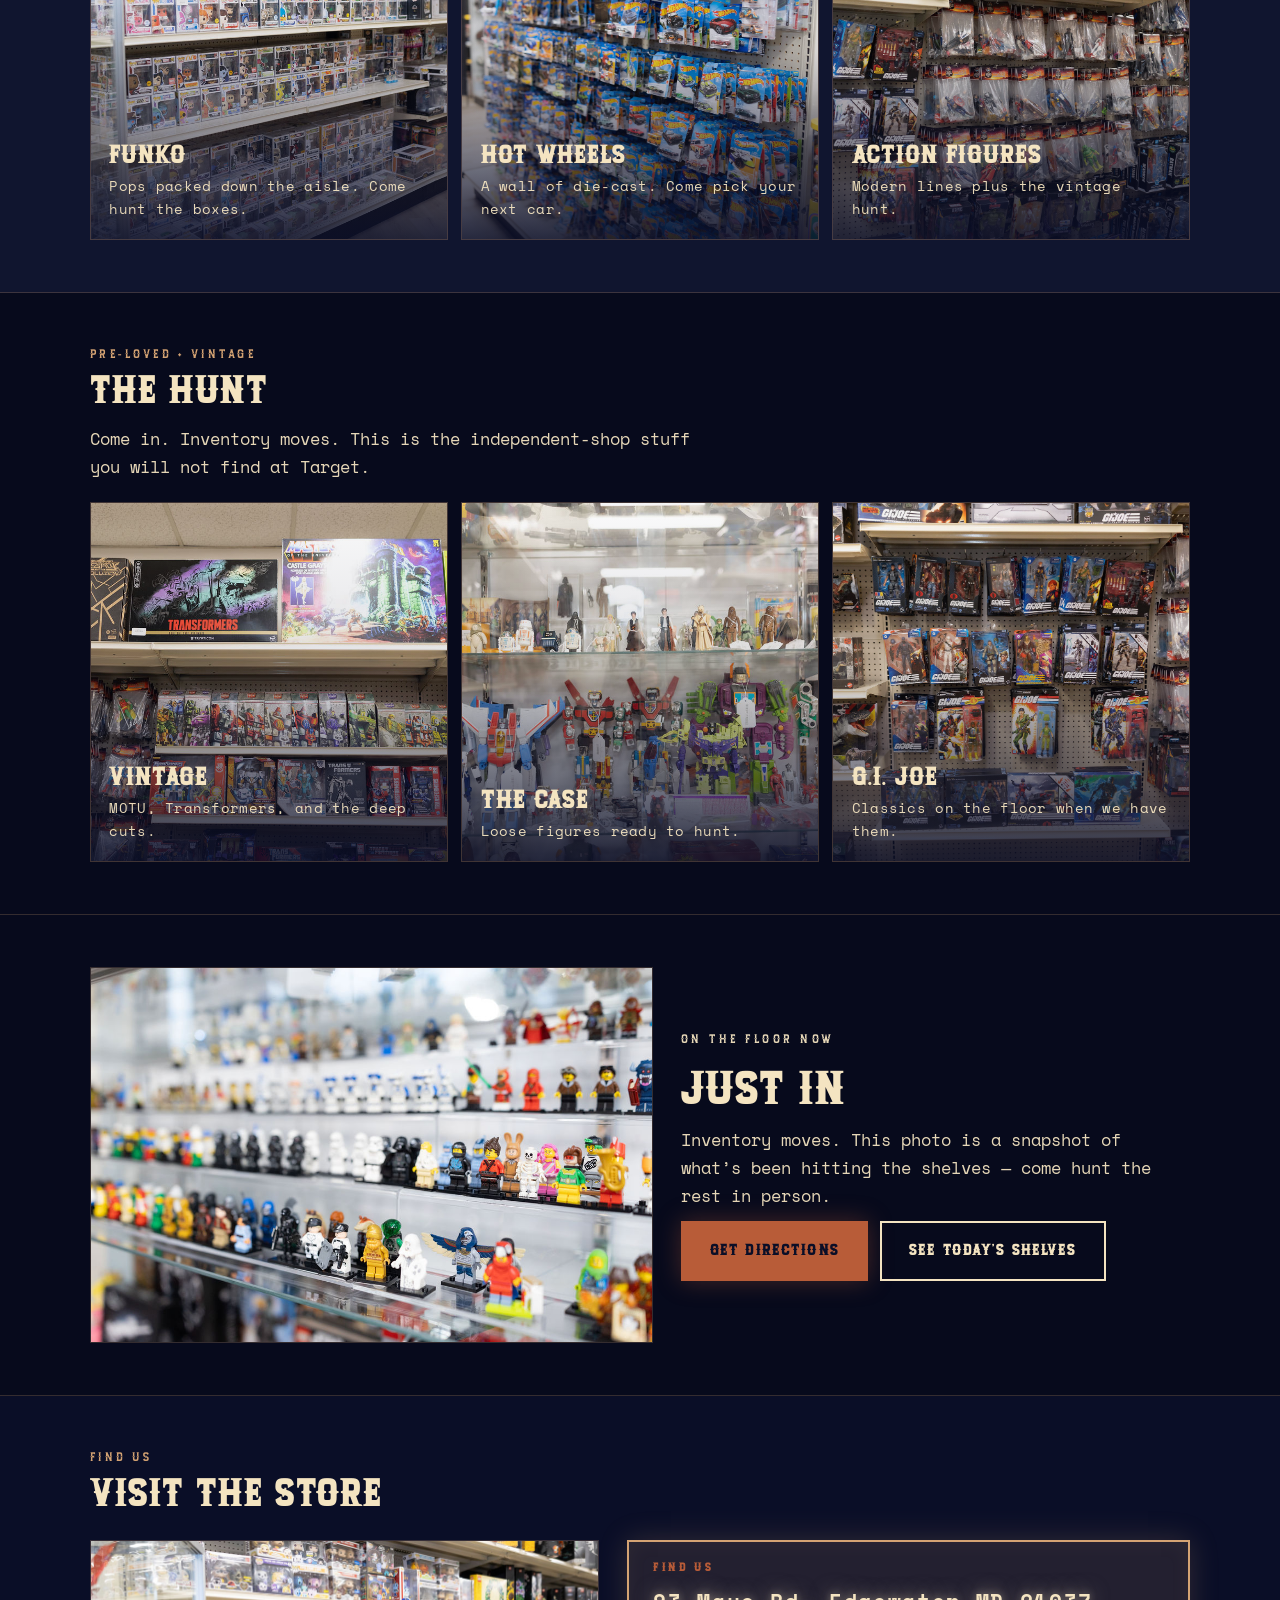
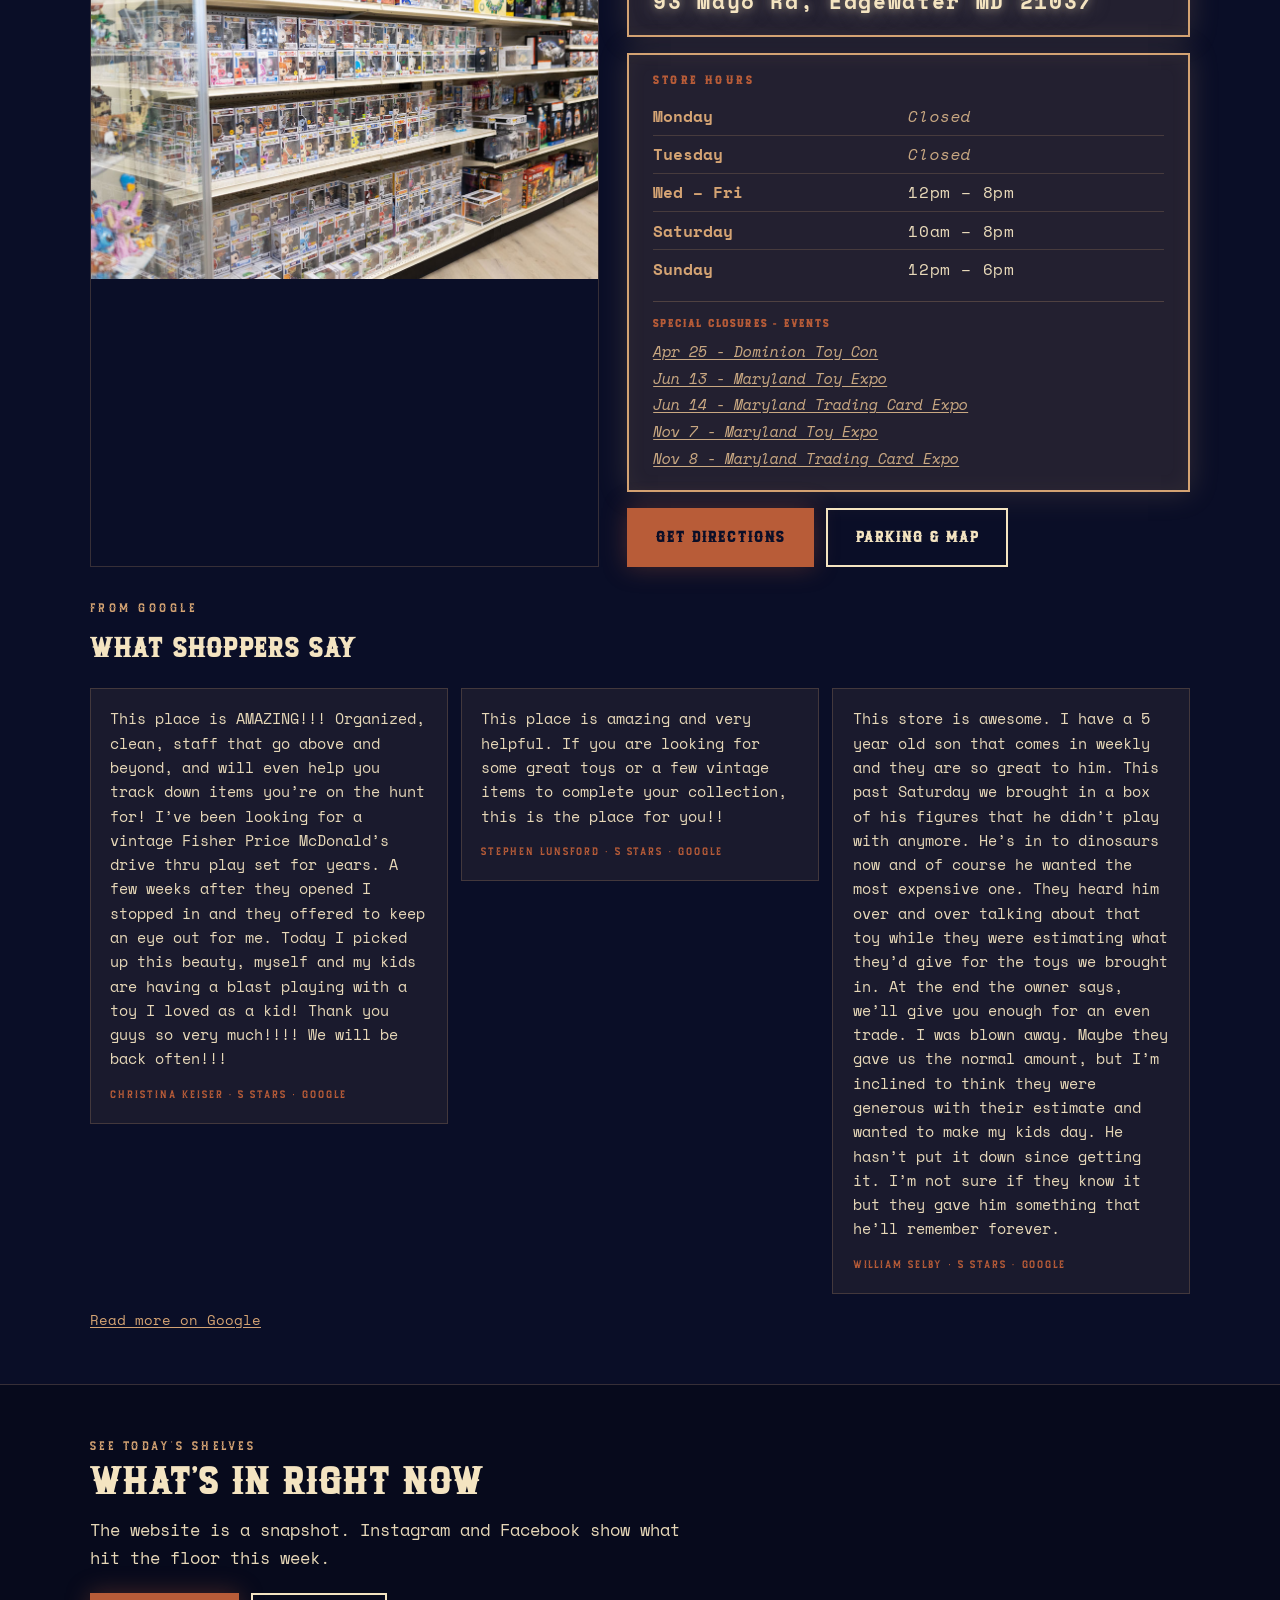
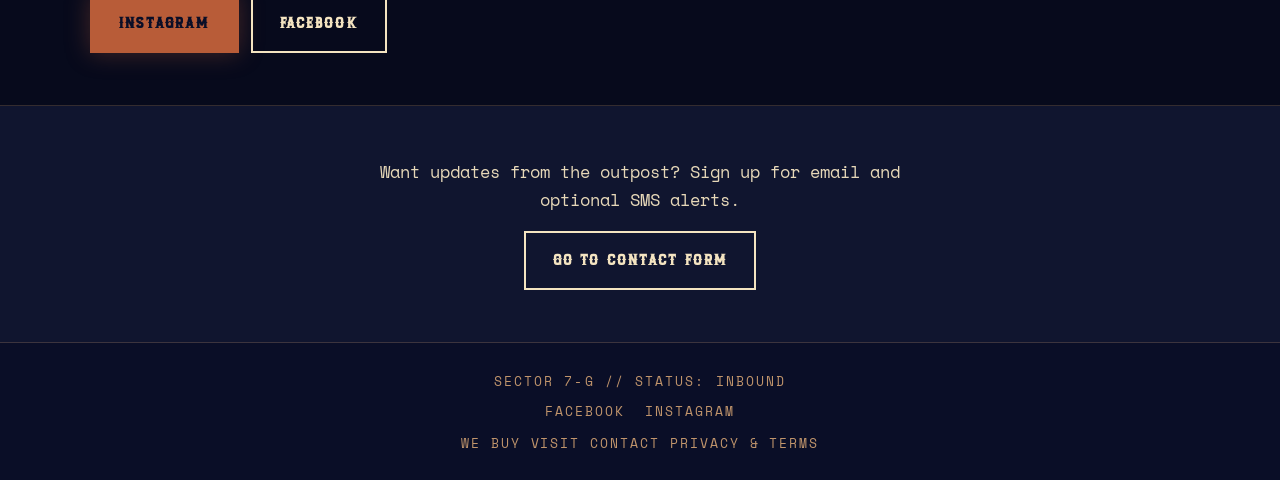
==== commit 5c4a786e: "Share one shop-clock stylesheet across every page. Contact, We Buy, and Thank You were using a strip" ====
--- a/index.html
+++ b/index.html
@@ -284,190 +284,6 @@
             cursor: pointer;
         }
 
-        .site-ops-bar {
-            border-top: 1px solid rgba(184, 92, 56, 0.4);
-            background: linear-gradient(
-                180deg,
-                rgba(184, 92, 56, 0.18) 0%,
-                rgba(10, 14, 39, 0.97) 55%,
-                rgba(10, 14, 39, 1) 100%
-            );
-            padding: 0.55rem max(1.25rem, env(safe-area-inset-left)) 0.6rem max(1.25rem, env(safe-area-inset-right));
-        }
-
-        .site-ops-inner {
-            width: 100%;
-            max-width: 1100px;
-            margin: 0 auto;
-            display: flex;
-            justify-content: center;
-            align-items: center;
-        }
-
-        .store-status {
-            display: flex;
-            flex-direction: column;
-            align-items: stretch;
-            gap: 0.45rem;
-            width: 100%;
-            max-width: 36rem;
-            margin: 0;
-            padding: 0.55rem 1rem 0.5rem 1rem;
-            border: 1px solid rgba(212, 163, 115, 0.45);
-            background: rgba(10, 14, 39, 0.75);
-            box-shadow:
-                0 0 0 1px rgba(244, 228, 193, 0.04),
-                inset 0 0 24px rgba(212, 163, 115, 0.06);
-            text-align: left;
-        }
-
-        .store-status-primary {
-            display: flex;
-            align-items: flex-start;
-            gap: 0.75rem;
-            min-width: 0;
-        }
-
-        .store-status-dot {
-            width: 9px;
-            height: 9px;
-            border-radius: 50%;
-            margin-top: 0.32rem;
-            flex-shrink: 0;
-            background: rgba(184, 92, 56, 0.55);
-            box-shadow: inset 0 0 8px rgba(10, 14, 39, 0.65);
-            transition: background 0.5s ease, box-shadow 0.5s ease;
-        }
-
-        .store-status[data-open="true"] .store-status-dot {
-            background: rgba(244, 228, 193, 0.98);
-            box-shadow:
-                0 0 10px rgba(244, 228, 193, 0.65),
-                0 0 22px rgba(212, 163, 115, 0.45),
-                0 0 38px rgba(184, 92, 56, 0.25);
-            animation: statusBeacon 4.5s ease-in-out infinite;
-        }
-
-        .store-status[data-open="false"] .store-status-dot {
-            animation: none;
-        }
-
-        @keyframes statusBeacon {
-            0%, 100% {
-                opacity: 0.8;
-                transform: scale(1);
-                filter: brightness(0.95);
-            }
-            50% {
-                opacity: 1;
-                transform: scale(1.14);
-                filter: brightness(1.1);
-            }
-        }
-
-        @media (prefers-reduced-motion: reduce) {
-            .store-status[data-open="true"] .store-status-dot {
-                animation: none;
-            }
-            html {
-                scroll-behavior: auto;
-            }
-            .cat-card img,
-            .btn {
-                transition: none;
-            }
-        }
-
-        .store-status-lines {
-            display: flex;
-            flex-direction: column;
-            gap: 0.2rem;
-            min-width: 0;
-            flex: 1;
-        }
-
-        .store-status-main {
-            font-family: 'Rustique', 'Orbitron', sans-serif;
-            font-size: clamp(0.75rem, 1.9vw, 0.82rem);
-            font-weight: 700;
-            letter-spacing: 0.2em;
-            text-transform: uppercase;
-            color: #c9a882;
-            line-height: 1.35;
-            transition: color 0.45s ease;
-        }
-
-        .store-status[data-open="true"] .store-status-main {
-            color: rgba(244, 228, 193, 0.95);
-            text-shadow: 0 0 18px rgba(244, 228, 193, 0.2);
-        }
-
-        .store-status-hint {
-            font-family: 'Space Mono', monospace;
-            font-size: clamp(0.7rem, 1.75vw, 0.78rem);
-            letter-spacing: 0.04em;
-            color: rgba(244, 228, 193, 0.72);
-            line-height: 1.4;
-            min-height: 1.4em;
-            transition: color 0.45s ease;
-        }
-
-        .store-status[data-open="true"] .store-status-hint {
-            color: rgba(244, 228, 193, 0.62);
-        }
-
-        .store-status[data-open="false"] .store-status-hint:not(:empty) {
-            color: rgba(244, 228, 193, 0.78);
-        }
-
-        .store-status-hint:empty {
-            display: none;
-        }
-
-        .store-status-tz {
-            font-family: 'Space Mono', monospace;
-            font-size: clamp(0.62rem, 1.55vw, 0.7rem);
-            letter-spacing: 0.1em;
-            text-transform: uppercase;
-            color: var(--text-secondary);
-            text-align: center;
-            padding-top: 0.4rem;
-            border-top: 1px solid rgba(212, 163, 115, 0.22);
-            line-height: 1.45;
-        }
-
-        @media (min-width: 640px) {
-            .store-status {
-                flex-direction: row;
-                align-items: center;
-                flex-wrap: nowrap;
-                max-width: 48rem;
-                padding: 0.55rem 1.15rem;
-                gap: 0;
-            }
-
-            .store-status-primary {
-                align-items: center;
-                flex: 1;
-                min-width: 0;
-            }
-
-            .store-status-dot {
-                margin-top: 0;
-            }
-
-            .store-status-tz {
-                flex: 0 0 auto;
-                max-width: 11rem;
-                margin-left: 1rem;
-                padding-top: 0;
-                padding-left: 1rem;
-                border-top: none;
-                border-left: 1px solid rgba(212, 163, 115, 0.25);
-                text-align: right;
-            }
-        }
-
         /* Hero */
         .hero {
             position: relative;
@@ -1325,20 +1141,23 @@
             .cat-pokemon {
                 min-height: 270px;
             }
-
-            .store-status-main {
-                letter-spacing: 0.16em;
-            }
-
-            .store-status-hint {
-                font-size: 0.7rem;
-            }
-
-            .store-status-tz {
-                font-size: 0.65rem;
+        }
+
+        @media (prefers-reduced-motion: reduce) {
+            html {
+                scroll-behavior: auto;
+            }
+            .star {
+                animation: none;
+            }
+            .cat-card img,
+            .btn {
+                transition: none;
             }
         }
     </style>
+    <link rel="stylesheet" href="assets/store-status.css">
+
 </head>
 <body>
 
--- a/assets/store-status.css
+++ b/assets/store-status.css
@@ -0,0 +1,187 @@
+/* Shared shop-clock / open-status bar. Keep markup and this file in sync across pages. */
+
+.site-ops-bar {
+    border-top: 1px solid rgba(184, 92, 56, 0.4);
+    background: linear-gradient(
+        180deg,
+        rgba(184, 92, 56, 0.18) 0%,
+        rgba(10, 14, 39, 0.97) 55%,
+        rgba(10, 14, 39, 1) 100%
+    );
+    padding: 0.55rem max(1.25rem, env(safe-area-inset-left)) 0.6rem max(1.25rem, env(safe-area-inset-right));
+}
+
+.site-ops-inner {
+    width: 100%;
+    max-width: 1100px;
+    margin: 0 auto;
+    display: flex;
+    justify-content: center;
+    align-items: center;
+}
+
+.store-status {
+    display: flex;
+    flex-direction: column;
+    align-items: stretch;
+    gap: 0.45rem;
+    width: 100%;
+    max-width: 36rem;
+    margin: 0;
+    padding: 0.55rem 1rem 0.5rem 1rem;
+    border: 1px solid rgba(212, 163, 115, 0.45);
+    background: rgba(10, 14, 39, 0.75);
+    box-shadow:
+        0 0 0 1px rgba(244, 228, 193, 0.04),
+        inset 0 0 24px rgba(212, 163, 115, 0.06);
+    text-align: left;
+}
+
+.store-status-primary {
+    display: flex;
+    align-items: flex-start;
+    gap: 0.75rem;
+    min-width: 0;
+}
+
+.store-status-dot {
+    width: 9px;
+    height: 9px;
+    border-radius: 50%;
+    margin-top: 0.32rem;
+    flex-shrink: 0;
+    background: rgba(184, 92, 56, 0.55);
+    box-shadow: inset 0 0 8px rgba(10, 14, 39, 0.65);
+    transition: background 0.5s ease, box-shadow 0.5s ease;
+}
+
+.store-status[data-open="true"] .store-status-dot {
+    background: rgba(244, 228, 193, 0.98);
+    box-shadow:
+        0 0 10px rgba(244, 228, 193, 0.65),
+        0 0 22px rgba(212, 163, 115, 0.45),
+        0 0 38px rgba(184, 92, 56, 0.25);
+    animation: statusBeacon 4.5s ease-in-out infinite;
+}
+
+.store-status[data-open="false"] .store-status-dot {
+    animation: none;
+}
+
+@keyframes statusBeacon {
+    0%, 100% {
+        opacity: 0.8;
+        transform: scale(1);
+        filter: brightness(0.95);
+    }
+    50% {
+        opacity: 1;
+        transform: scale(1.14);
+        filter: brightness(1.1);
+    }
+}
+
+@media (prefers-reduced-motion: reduce) {
+    .store-status[data-open="true"] .store-status-dot {
+        animation: none;
+    }
+}
+
+.store-status-lines {
+    display: flex;
+    flex-direction: column;
+    gap: 0.2rem;
+    min-width: 0;
+    flex: 1;
+}
+
+.store-status-main {
+    font-family: 'Rustique', 'Orbitron', sans-serif;
+    font-size: clamp(0.75rem, 1.9vw, 0.82rem);
+    font-weight: 700;
+    letter-spacing: 0.2em;
+    text-transform: uppercase;
+    color: #c9a882;
+    line-height: 1.35;
+    transition: color 0.45s ease;
+}
+
+.store-status[data-open="true"] .store-status-main {
+    color: rgba(244, 228, 193, 0.95);
+    text-shadow: 0 0 18px rgba(244, 228, 193, 0.2);
+}
+
+.store-status-hint {
+    font-family: 'Space Mono', monospace;
+    font-size: clamp(0.7rem, 1.75vw, 0.78rem);
+    letter-spacing: 0.04em;
+    color: rgba(244, 228, 193, 0.72);
+    line-height: 1.4;
+    transition: color 0.45s ease;
+}
+
+.store-status[data-open="true"] .store-status-hint {
+    color: rgba(244, 228, 193, 0.62);
+}
+
+.store-status[data-open="false"] .store-status-hint:not(:empty) {
+    color: rgba(244, 228, 193, 0.78);
+}
+
+.store-status-hint:empty {
+    display: none;
+}
+
+.store-status-tz {
+    font-family: 'Space Mono', monospace;
+    font-size: clamp(0.62rem, 1.55vw, 0.7rem);
+    letter-spacing: 0.1em;
+    text-transform: uppercase;
+    color: var(--text-secondary);
+    text-align: center;
+    padding-top: 0.4rem;
+    border-top: 1px solid rgba(212, 163, 115, 0.22);
+    line-height: 1.45;
+}
+
+@media (min-width: 640px) {
+    .store-status {
+        flex-direction: row;
+        align-items: center;
+        flex-wrap: nowrap;
+        max-width: 48rem;
+        padding: 0.55rem 1.15rem;
+        gap: 0;
+    }
+
+    .store-status-primary {
+        align-items: flex-start;
+        flex: 1;
+        min-width: 0;
+    }
+
+    .store-status-tz {
+        flex: 0 0 auto;
+        max-width: 11rem;
+        margin-left: 1rem;
+        padding-top: 0;
+        padding-left: 1rem;
+        border-top: none;
+        border-left: 1px solid rgba(212, 163, 115, 0.25);
+        text-align: right;
+    }
+}
+
+@media (max-width: 430px) {
+    .store-status-main {
+        letter-spacing: 0.16em;
+    }
+
+    .store-status-hint {
+        font-size: 0.7rem;
+    }
+
+    .store-status-tz {
+        font-size: 0.65rem;
+    }
+}
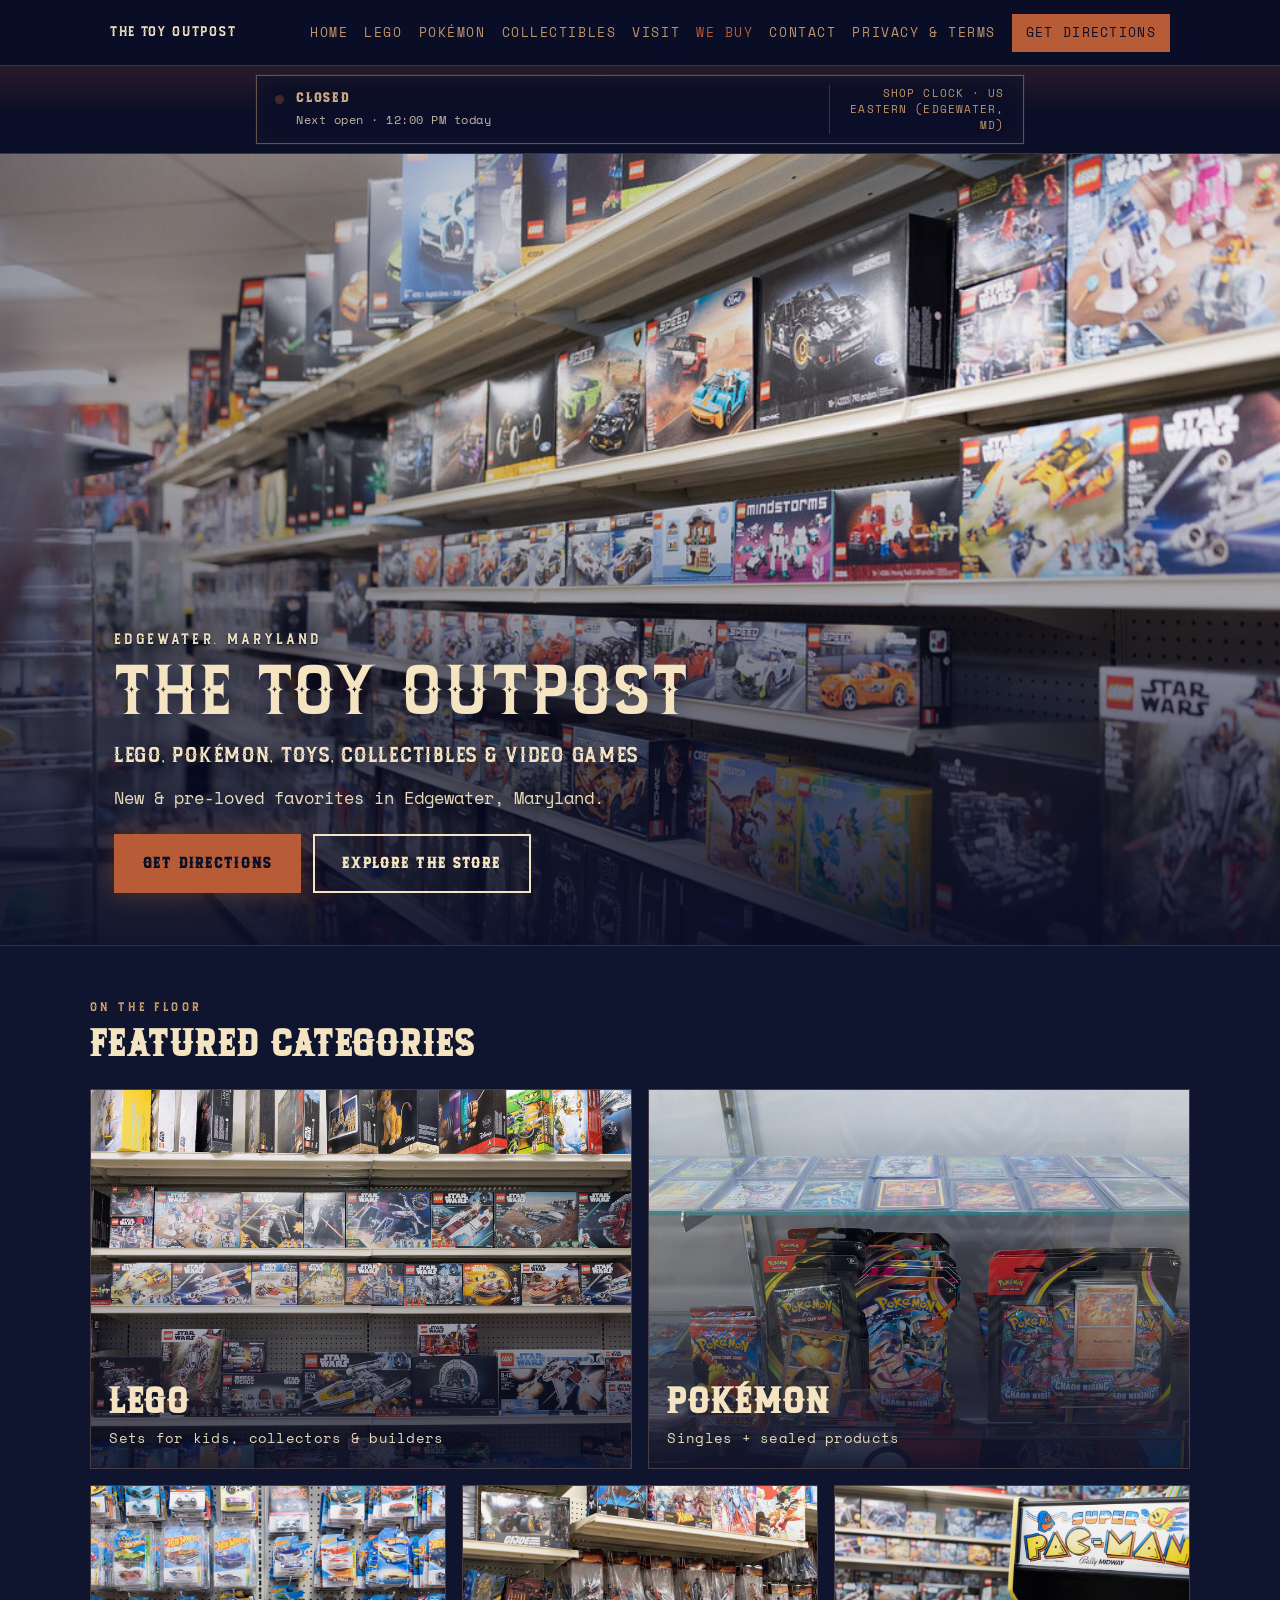
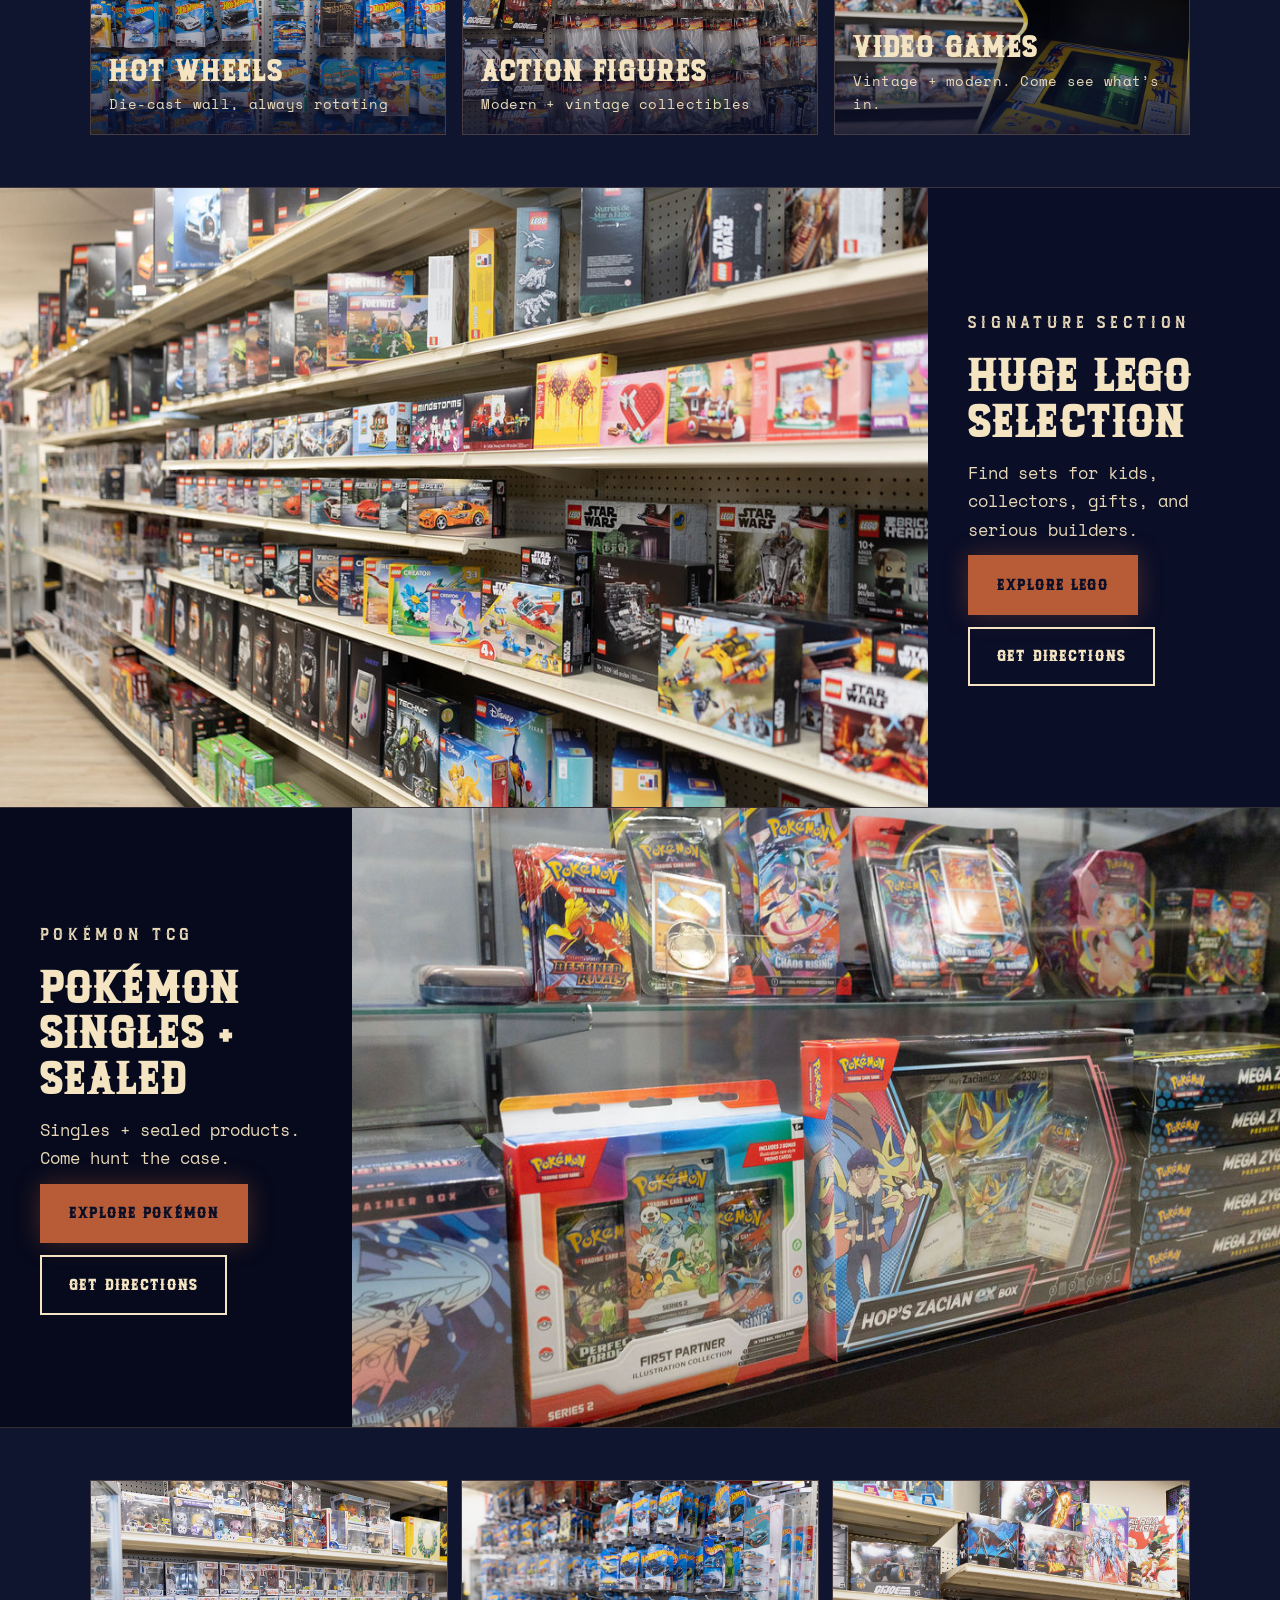
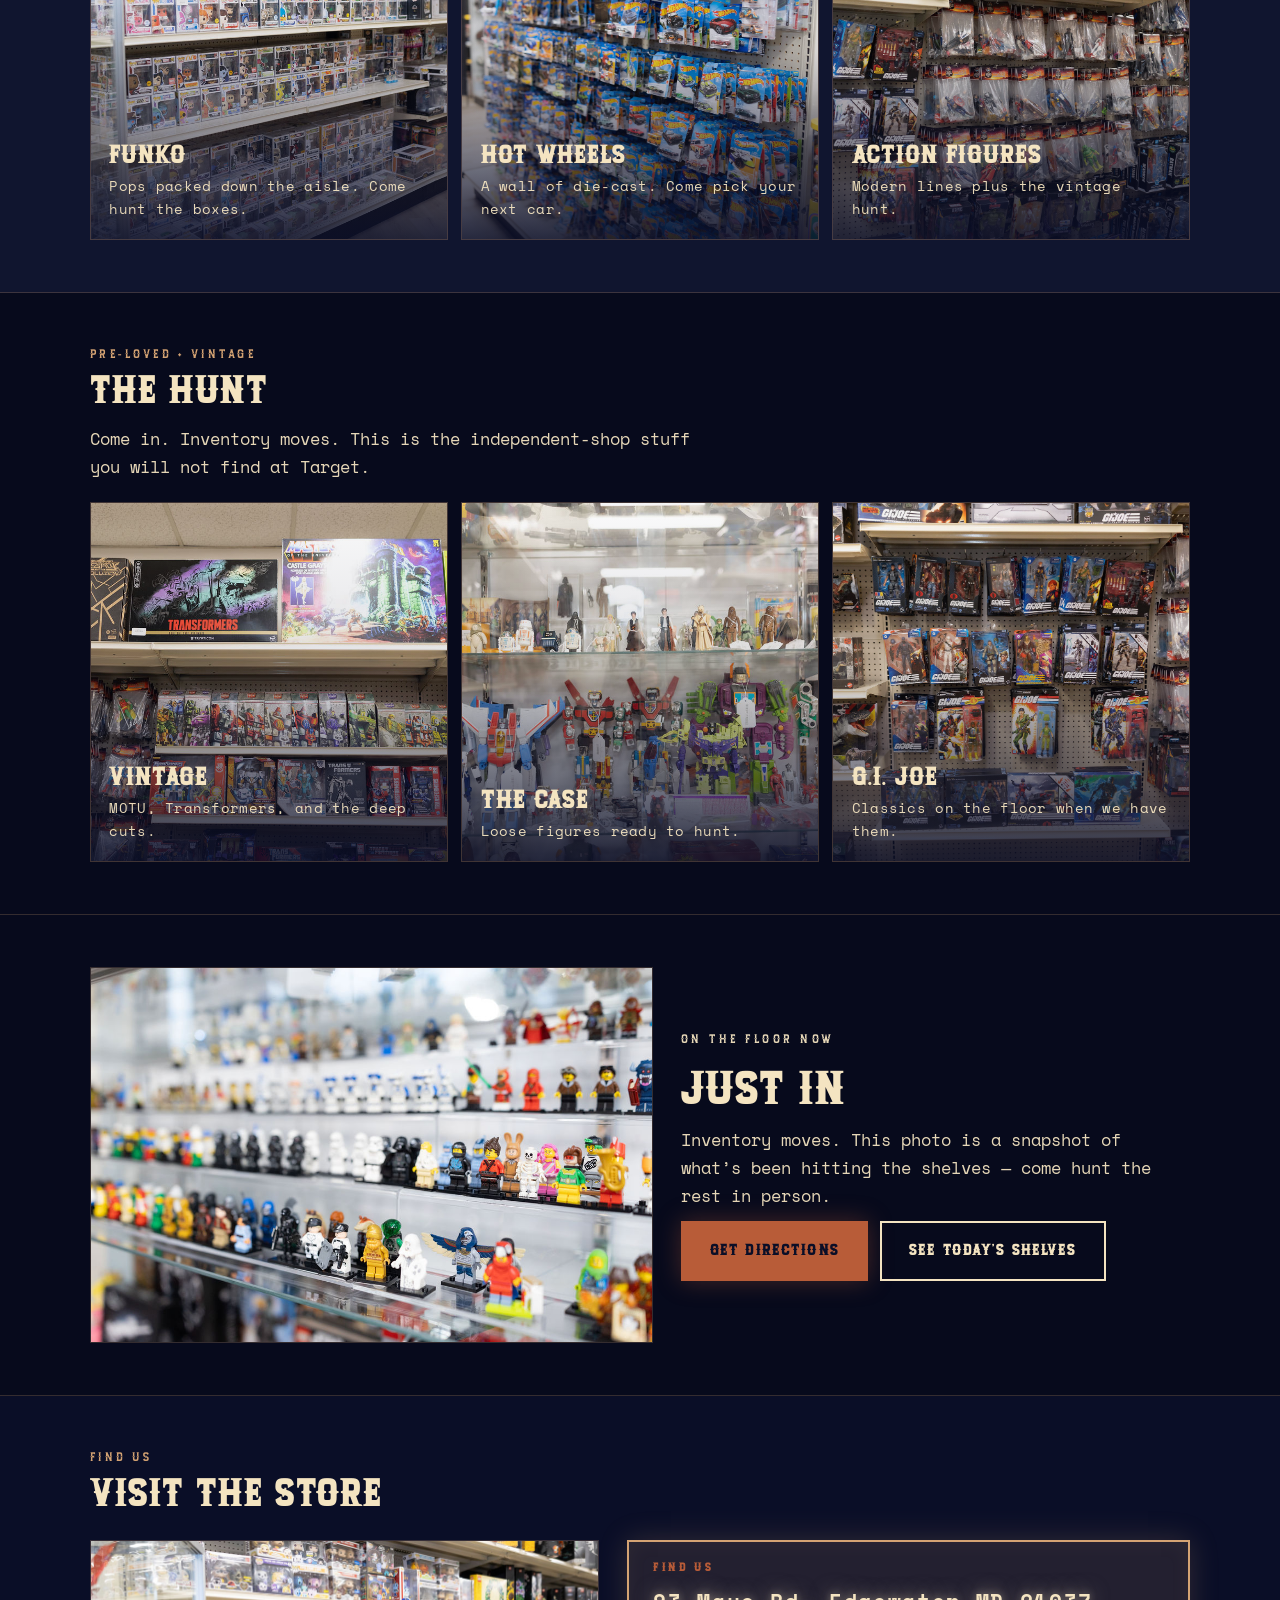
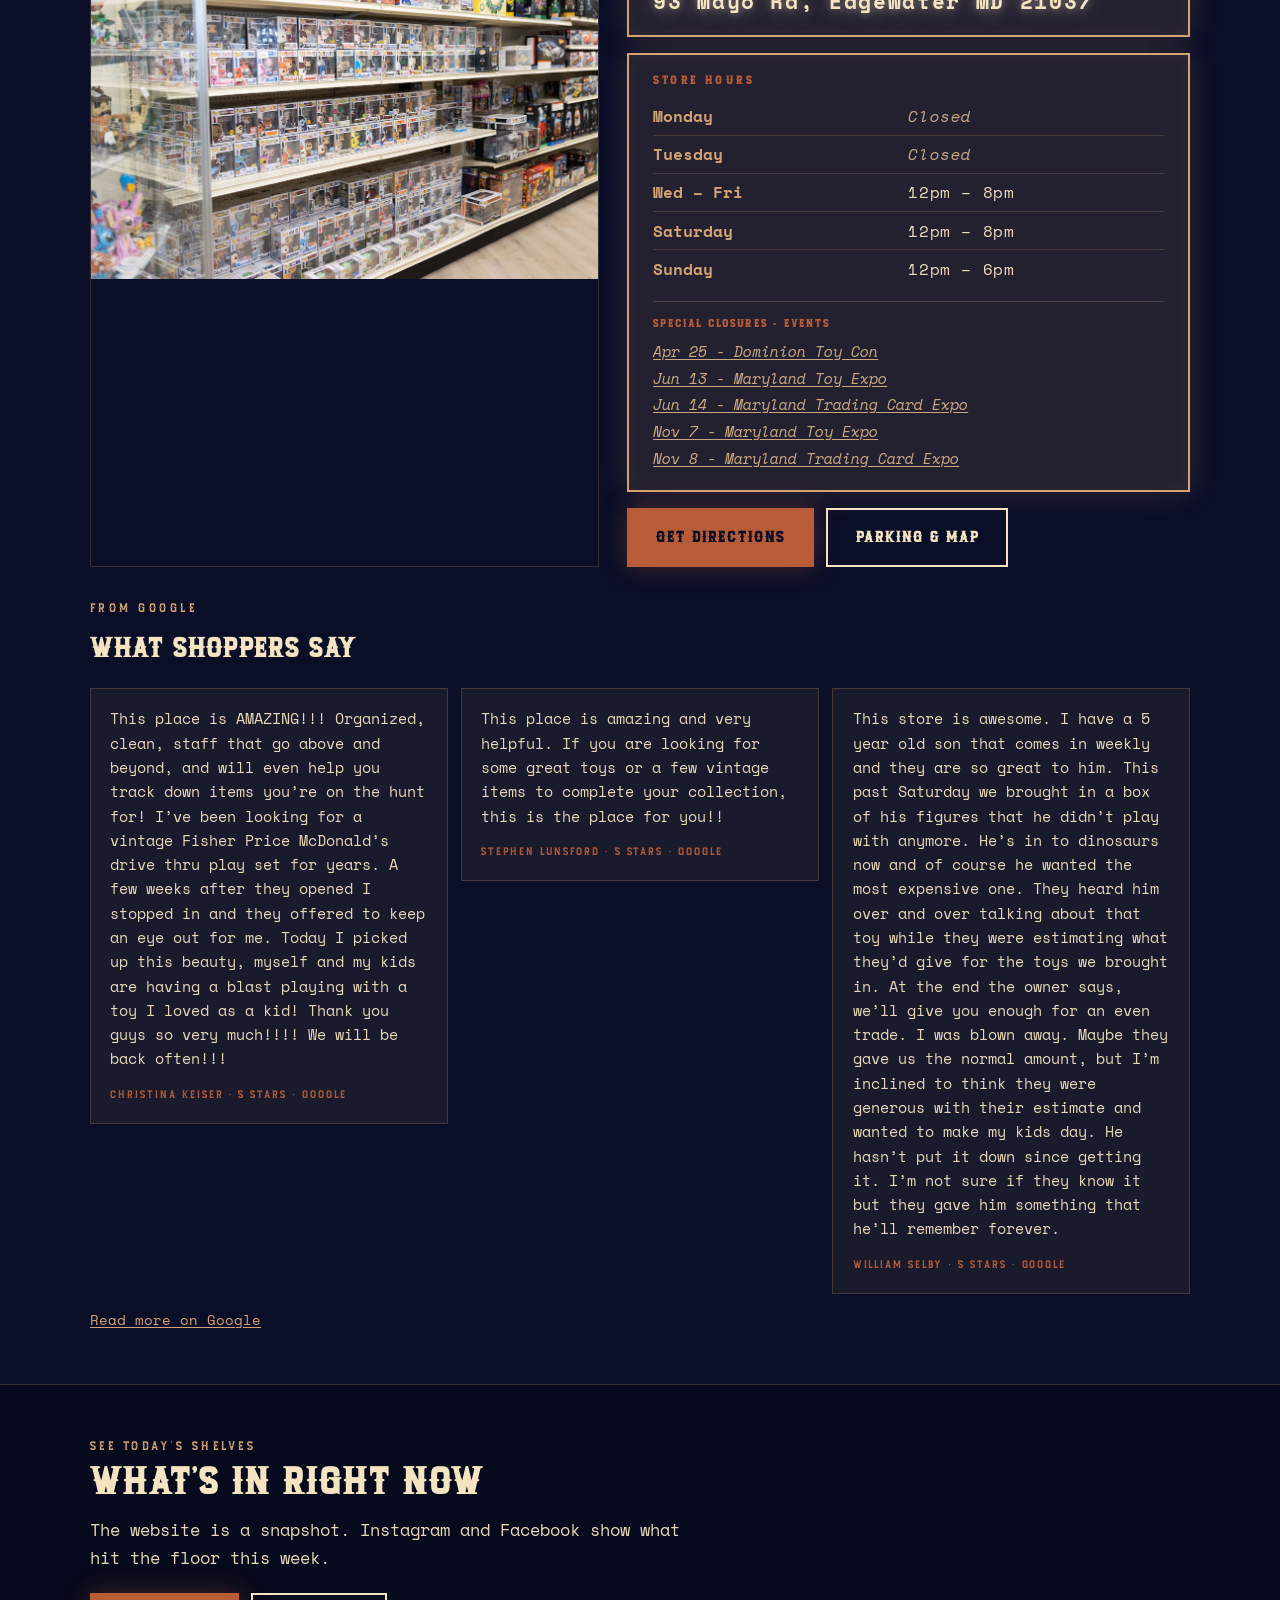
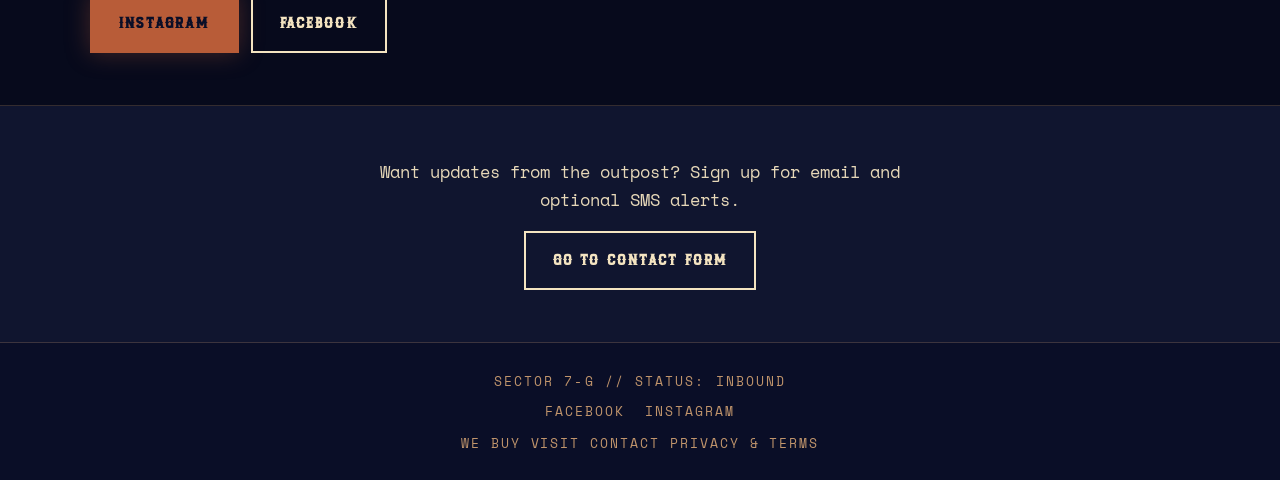
==== commit 9952a5b7: "Update Saturday store hours to 12pm–8pm. Co-authored-by: Cursor <cursoragent@cursor.com>" ====
--- a/index.html
+++ b/index.html
@@ -46,7 +46,7 @@
             {
                 "@type": "OpeningHoursSpecification",
                 "dayOfWeek": "Saturday",
-                "opens": "10:00",
+                "opens": "12:00",
                 "closes": "20:00"
             },
             {
@@ -1407,7 +1407,7 @@
                                     </tr>
                                     <tr>
                                         <th scope="row">Saturday</th>
-                                        <td>10am – 8pm<span id="hours-note-wd-6" class="hours-note" hidden></span></td>
+                                        <td>12pm – 8pm<span id="hours-note-wd-6" class="hours-note" hidden></span></td>
                                     </tr>
                                     <tr>
                                         <th scope="row">Sunday</th>
